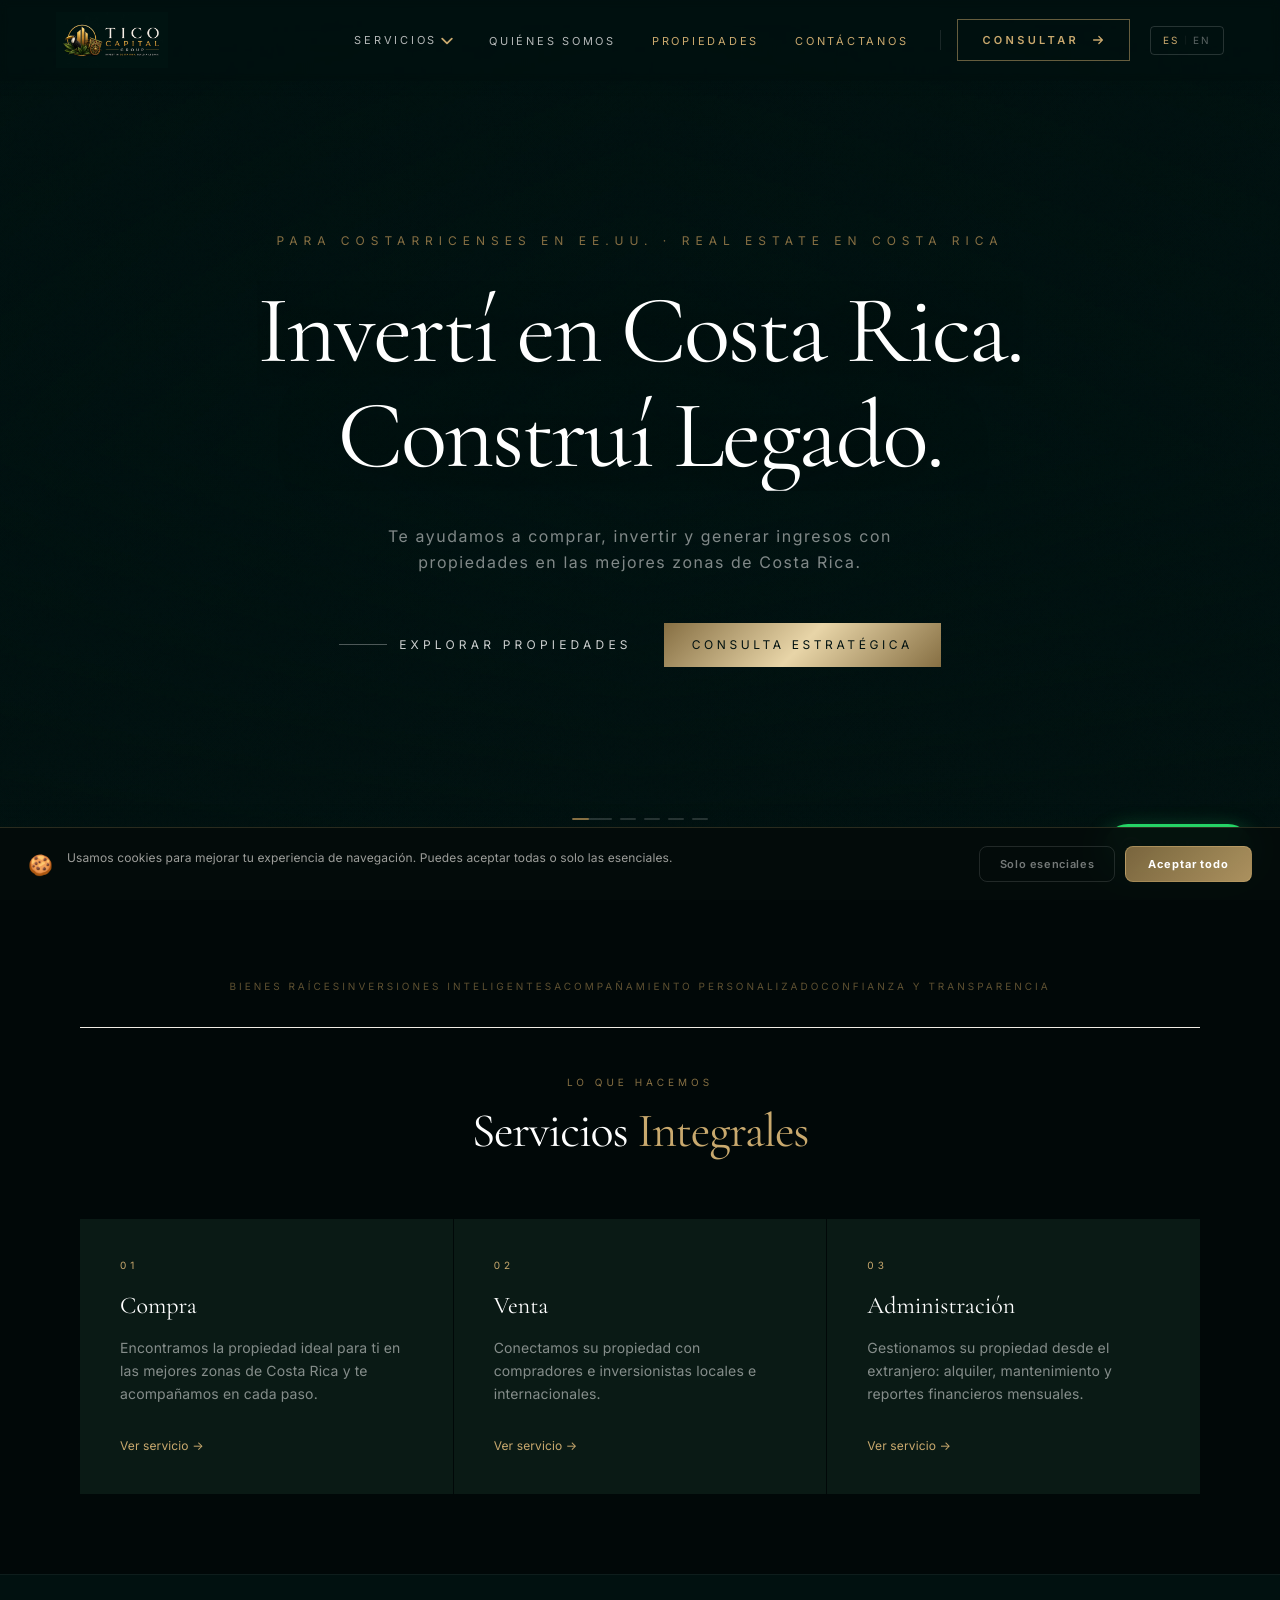
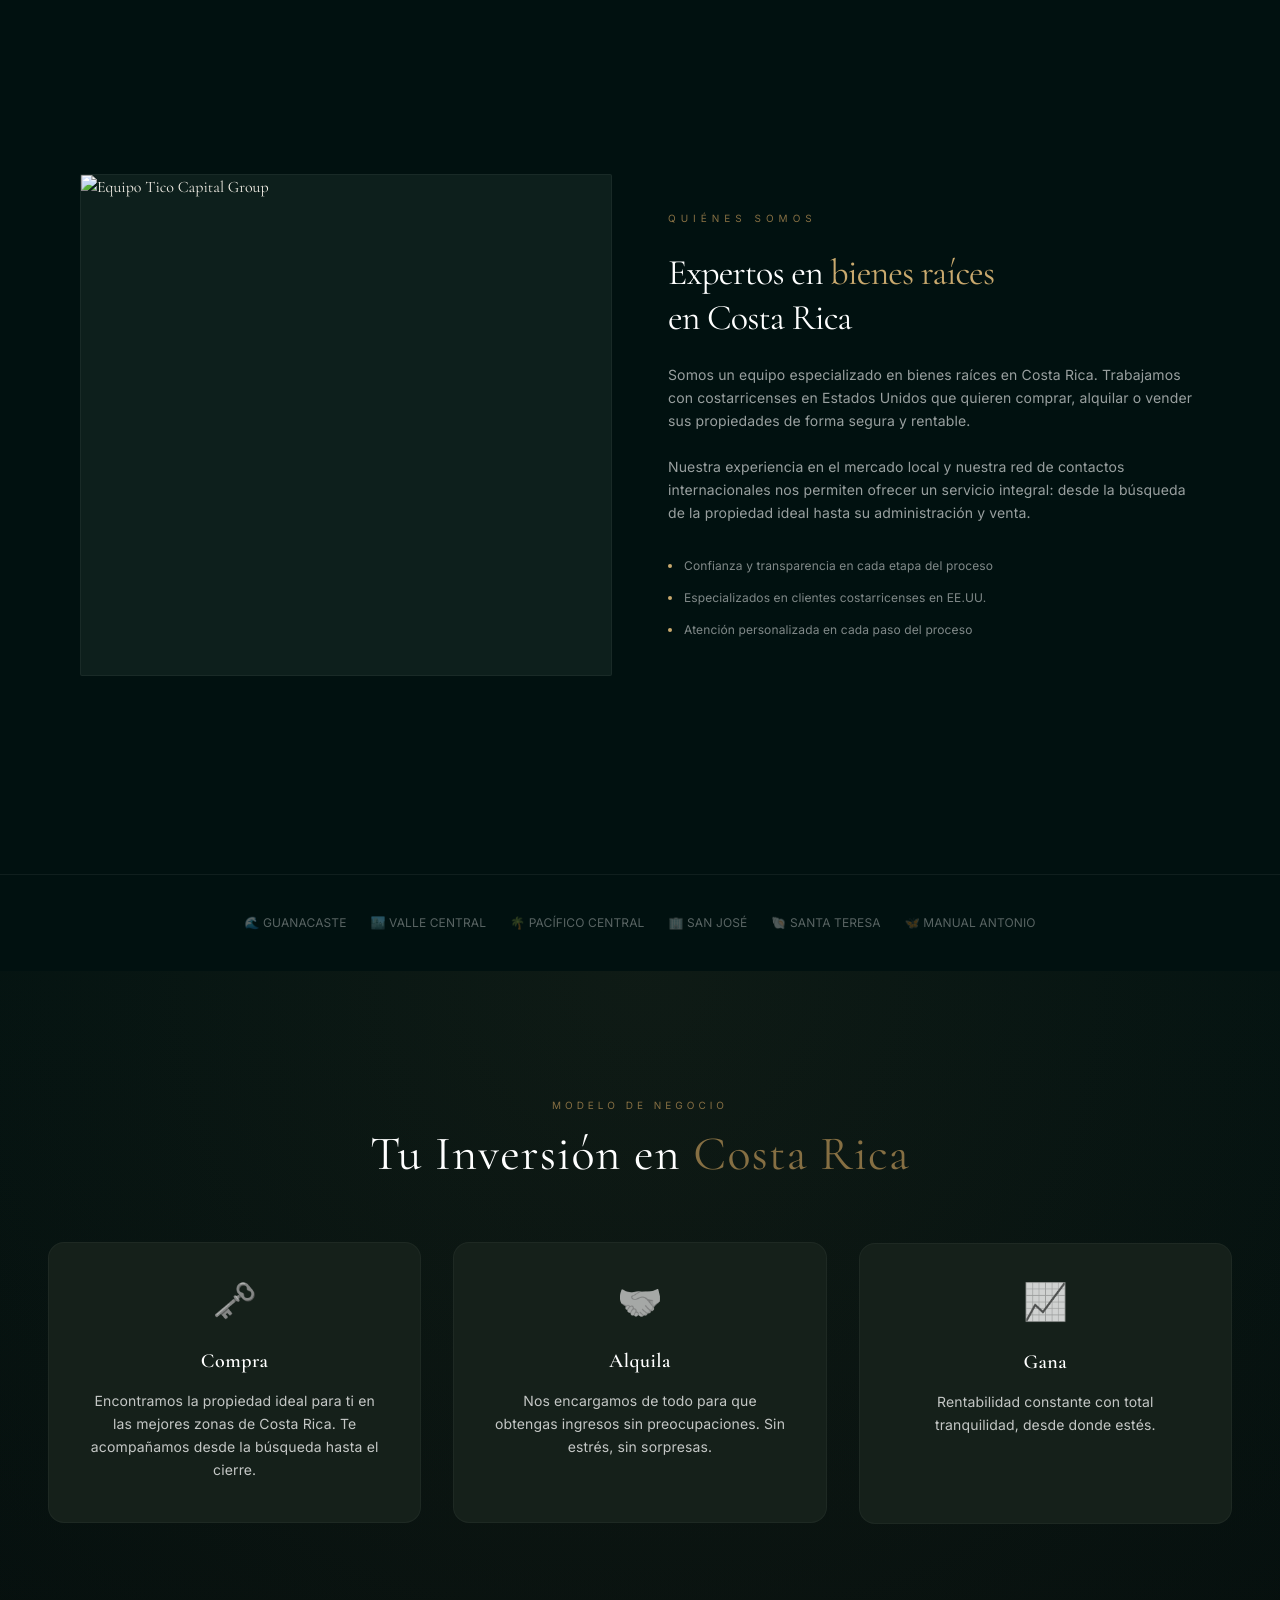
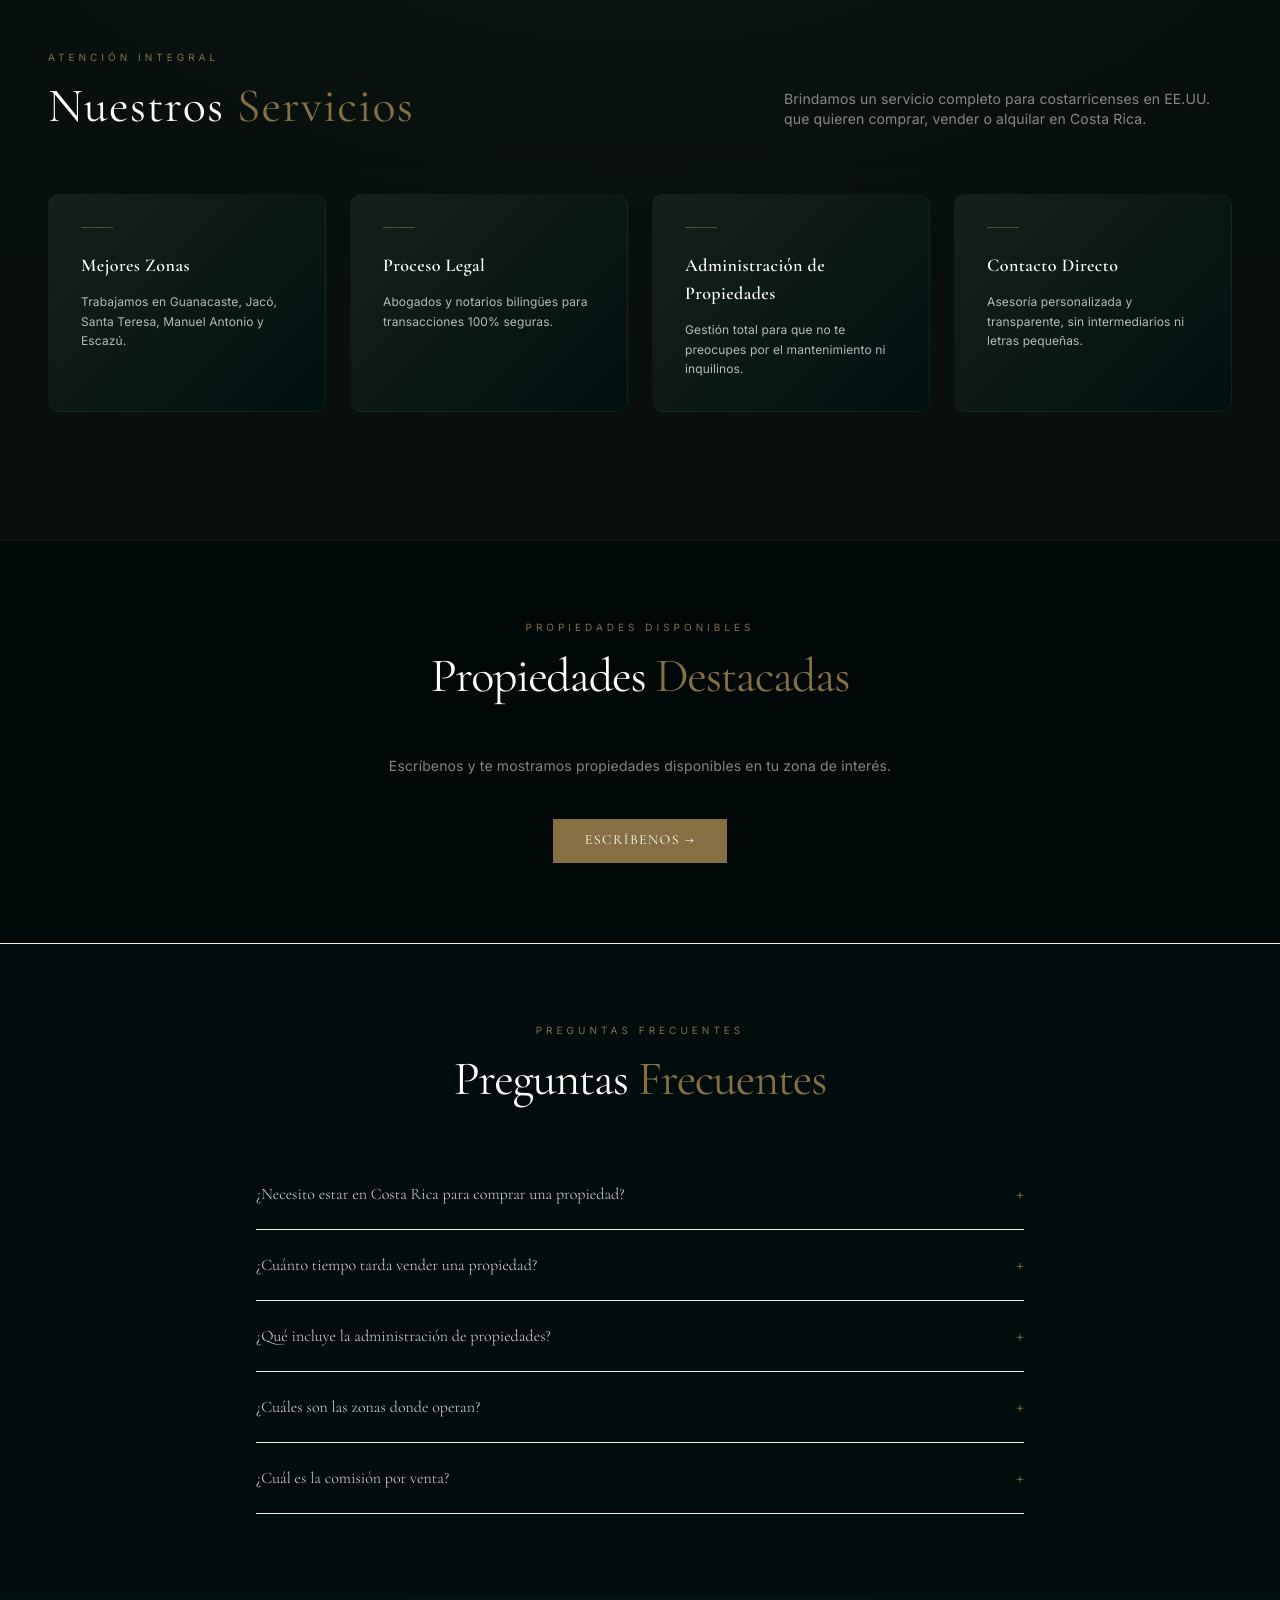
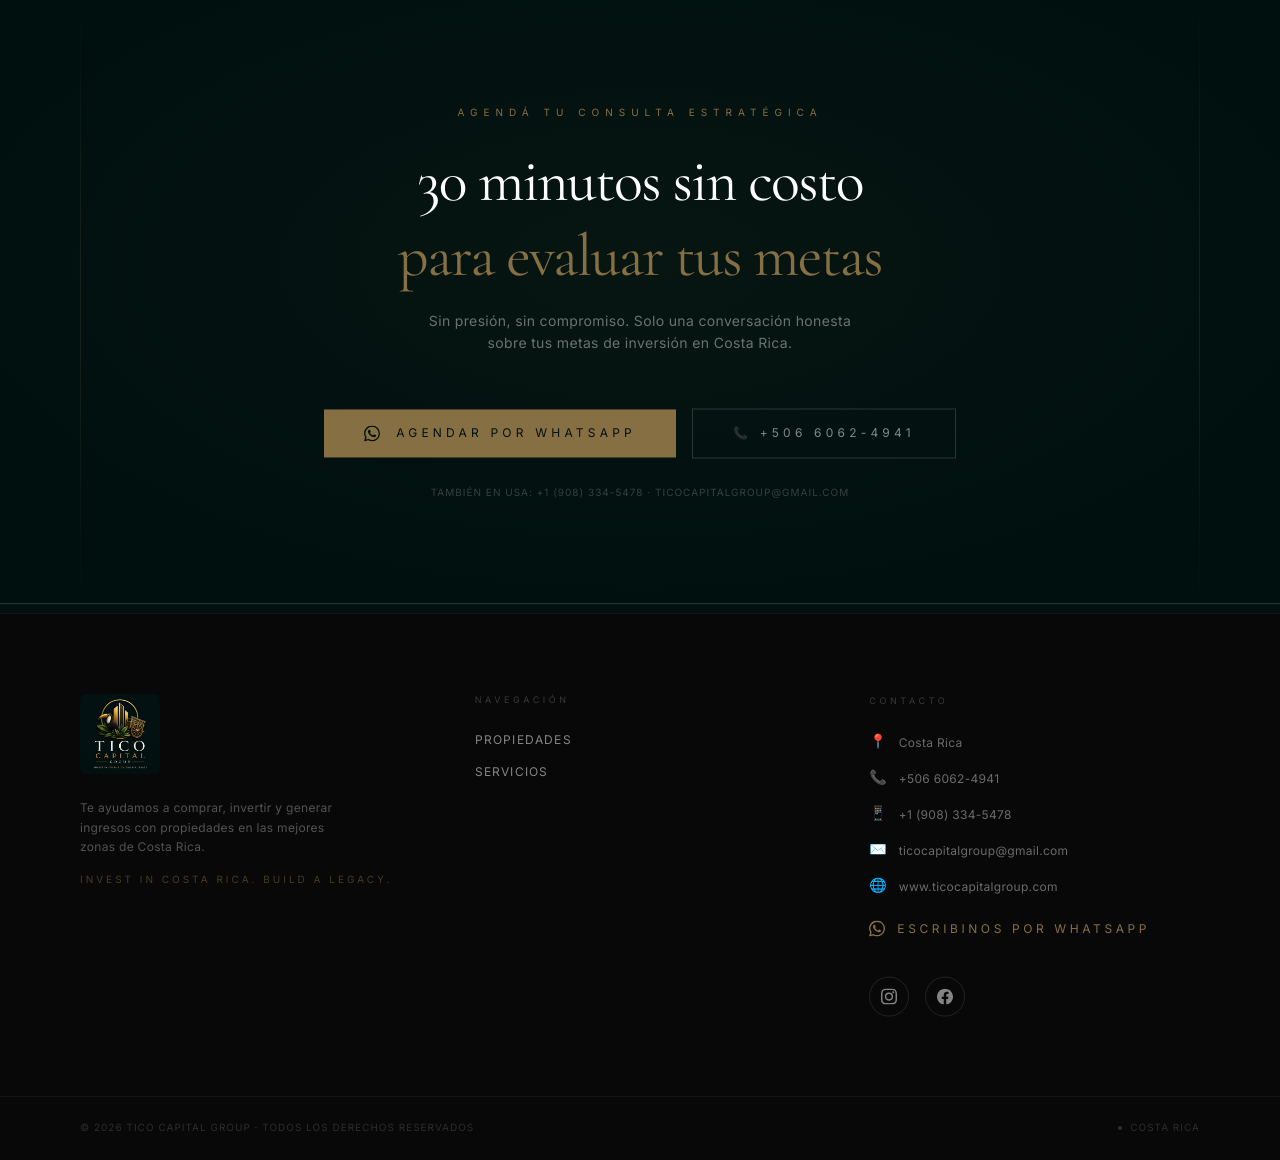
==== index.html @ 7ac0d60e "fix: Click to Build — wire directly into React navigate function Previous approach used hashchange e" ====
<!doctype html>
<html lang="es">
  <head>
    <meta charset="UTF-8" />
    <meta name="viewport" content="width=device-width, initial-scale=1.0" />
    <meta name="robots" content="index, follow" />

    <!-- ══ CAMBIAR DOMINIO si es distinto ══════════════════════════════════ -->
    <!-- Dominio actual: https://ticocapitalgroup.com                        -->

    <!-- ── Canonical & hreflang ──────────────────────────────────────────── -->
    <link rel="canonical" href="https://ticocapitalgroup.com/" />
    <link rel="alternate" hreflang="es"      href="https://ticocapitalgroup.com/" />
    <link rel="alternate" hreflang="en"      href="https://ticocapitalgroup.com/?lang=en" />
    <link rel="alternate" hreflang="x-default" href="https://ticocapitalgroup.com/" />

    <!-- ── Primary SEO ───────────────────────────────────────────────────── -->
    <title>Tico Capital Group | Real Estate en Costa Rica</title>
    <meta name="description" content="Compra, venta y administración de propiedades en Costa Rica. Acompañamiento personalizado para costarricenses en EE.UU. e inversionistas internacionales." />
    <meta name="keywords" content="bienes raíces Costa Rica, real estate Costa Rica, propiedades Costa Rica, investment property Costa Rica, real estate investment Costa Rica, administración propiedades, compra venta propiedades" />
    <meta name="author" content="Tico Capital Group" />

    <!-- ── Open Graph (WhatsApp, Facebook, LinkedIn) ─────────────────────── -->
    <meta property="og:site_name"   content="Tico Capital Group" />
    <meta property="og:type"        content="website" />
    <meta property="og:url"         content="https://ticocapitalgroup.com/" />
    <meta property="og:title"       content="Tico Capital Group | Real Estate en Costa Rica" />
    <meta property="og:description" content="Compra, venta y administración de propiedades en Costa Rica. Acompañamiento personalizado para costarricenses en EE.UU. e inversionistas." />
    <meta property="og:image"       content="https://ticocapitalgroup.com/logo/logo-horizontal.jpeg" />
    <meta property="og:image:width"  content="1200" />
    <meta property="og:image:height" content="630" />
    <meta property="og:locale"      content="es_CR" />
    <meta property="og:locale:alternate" content="en_US" />

    <!-- ── Twitter / X Card ─────────────────────────────────────────────── -->
    <meta name="twitter:card"        content="summary_large_image" />
    <meta name="twitter:title"       content="Tico Capital Group | Real Estate en Costa Rica" />
    <meta name="twitter:description" content="Compra, venta y administración de propiedades en Costa Rica para costarricenses en EE.UU." />
    <meta name="twitter:image"       content="https://ticocapitalgroup.com/logo/logo-horizontal.jpeg" />

    <!-- ── Favicon ───────────────────────────────────────────────────────── -->
    <link rel="icon" type="image/jpeg" href="/logo/logo-horizontal.jpeg" />

    <!-- ── Structured Data: LocalBusiness / RealEstateAgent ─────────────── -->
    <script type="application/ld+json">
    {
      "@context": "https://schema.org",
      "@type": ["RealEstateAgent", "LocalBusiness"],
      "name": "Tico Capital Group",
      "description": "Compra, venta y administración de propiedades en Costa Rica. Especialistas en inversión inmobiliaria y acompañamiento para clientes en USA.",
      "url": "https://ticocapitalgroup.com",
      "logo": "https://ticocapitalgroup.com/logo/logo-horizontal.jpeg",
      "image": "https://ticocapitalgroup.com/logo/logo-horizontal.jpeg",
      "telephone": "+50660624941",
      "email": "ticocapitalgroup@gmail.com",
      "priceRange": "$$$",
      "address": {
        "@type": "PostalAddress",
        "addressLocality": "San José",
        "addressCountry": "CR"
      },
      "geo": {
        "@type": "GeoCoordinates",
        "latitude": "9.9281",
        "longitude": "-84.0907"
      },
      "areaServed": [
        { "@type": "Country",  "name": "Costa Rica" },
        { "@type": "Country",  "name": "United States" }
      ],
      "sameAs": [
        "https://www.instagram.com/ticocapitalgroup/",
        "https://www.facebook.com/profile.php?id=61589639075401"
      ],
      "knowsLanguage": ["es", "en"],
      "hasOfferCatalog": {
        "@type": "OfferCatalog",
        "name": "Servicios Inmobiliarios en Costa Rica",
        "itemListElement": [
          { "@type": "Offer", "itemOffered": { "@type": "Service", "name": "Compra de propiedades en Costa Rica" } },
          { "@type": "Offer", "itemOffered": { "@type": "Service", "name": "Venta de propiedades en Costa Rica" } },
          { "@type": "Offer", "itemOffered": { "@type": "Service", "name": "Gestión y administración de propiedades" } }
        ]
      }
    }
    </script>

    <!-- ── Fonts ──────────────────────────────────────────────────────────── -->
    <link rel="preconnect" href="https://fonts.googleapis.com" />
    <link rel="preconnect" href="https://fonts.gstatic.com" crossorigin />
    <link
      href="https://fonts.googleapis.com/css2?family=Cormorant+Garamond:ital,wght@0,400;0,500;0,600;1,400;1,500&family=Inter:wght@300;400;500;600&display=swap"
      rel="stylesheet"
    />

    <!-- ── Firebase SDK (carga ANTES del bundle) ─────────────────────────── -->
    <script type="module" src="/firebase-config.js"></script>
    <script type="module" crossorigin src="/assets/index-du2sjvid.js"></script>
    <link rel="stylesheet" crossorigin href="/assets/index-2rp1m4z5.css">
  </head>
  <body>
    <div id="root"></div>


    <!-- ── Dynamic Config Overrides (reads from Firestore config/site) ── -->
  <script type="module">
  import{initializeApp,getApps}from'https://www.gstatic.com/firebasejs/10.12.0/firebase-app.js';
  import{getFirestore,doc,getDoc}from'https://www.gstatic.com/firebasejs/10.12.0/firebase-firestore.js';
  const _fbCfg={apiKey:'AIzaSyA545fmz2Ufs29IdEh7UPTHMJtMiG6_ay0',authDomain:'tico-capital-group.firebaseapp.com',
    projectId:'tico-capital-group',storageBucket:'tico-capital-group.firebasestorage.app',
    messagingSenderId:'428129532061',appId:'1:428129532061:web:592a4d342c4b857d39bc74'};
  const _app=getApps().length?getApps()[0]:initializeApp(_fbCfg);
  const _db2=getFirestore(_app);
  (async()=>{
    try{
      const snap=await getDoc(doc(_db2,'config','site'));
      if(!snap.exists()) return;
      const cfg=snap.data();
      // WhatsApp button
      if(cfg.whatsapp){
        const wa=cfg.whatsapp.replace(/\D/g,'');
        document.querySelectorAll('a[href*="wa.me"]').forEach(a=>{
          a.href=a.href.replace(/wa\.me\/\d+/,`wa.me/${wa}`);
        });
      }
      // Social links
      if(cfg.instagram) document.querySelectorAll('a[href*="instagram.com/ticocapitalgroup"]').forEach(a=>a.href=cfg.instagram);
      if(cfg.facebook)  document.querySelectorAll('a[href*="facebook.com"]').forEach(a=>{ if(a.href.includes('facebook.com/ticocapitalgroup')||a.href.includes('facebook.com/share')||a.href.includes('facebook.com/profile.php')) a.href=cfg.facebook; });
      if(cfg.linkedin)  document.querySelectorAll('a[href*="linkedin.com/company/ticocapitalgroup"]').forEach(a=>a.href=cfg.linkedin);
      // Email
      if(cfg.email){
        document.querySelectorAll('a[href*="mailto:ticocapitalgroup@gmail.com"]').forEach(a=>a.href='mailto:'+cfg.email);
      }
    }catch(e){/* silent fail */}
  })();
  </script>
  <!-- ── /Dynamic Config Overrides ─────────────────────────────────── -->

  <!-- ROI Calculator removed -->

    <!-- ── Cookie Consent Banner ────────────────────────────────────────────── -->
    <style>
      #cookie-banner {
        position: fixed;
        bottom: 0;
        left: 0;
        right: 0;
        z-index: 9999;
        background: rgba(4, 12, 11, 0.97);
        border-top: 1px solid rgba(201, 169, 110, 0.2);
        backdrop-filter: blur(16px);
        -webkit-backdrop-filter: blur(16px);
        padding: 18px 28px;
        display: flex;
        align-items: center;
        justify-content: space-between;
        gap: 20px;
        flex-wrap: wrap;
        transform: translateY(100%);
        opacity: 0;
        transition: transform 0.45s cubic-bezier(0.16, 1, 0.3, 1), opacity 0.45s ease;
        font-family: 'Inter', sans-serif;
      }
      #cookie-banner.visible {
        transform: translateY(0);
        opacity: 1;
      }
      #cookie-banner.hiding {
        transform: translateY(100%);
        opacity: 0;
      }
      #cookie-text {
        display: flex;
        align-items: flex-start;
        gap: 14px;
        flex: 1;
        min-width: 240px;
      }
      #cookie-icon {
        font-size: 20px;
        flex-shrink: 0;
        margin-top: 2px;
      }
      #cookie-copy p {
        margin: 0;
        color: rgba(240, 237, 232, 0.65);
        font-size: 12px;
        font-weight: 400;
        line-height: 1.6;
        letter-spacing: 0.01em;
      }
      #cookie-copy p a {
        color: rgba(201, 169, 110, 0.8);
        text-decoration: underline;
        text-underline-offset: 3px;
        cursor: pointer;
      }
      #cookie-btns {
        display: flex;
        gap: 10px;
        align-items: center;
        flex-shrink: 0;
      }
      #cookie-reject {
        background: transparent;
        border: 1px solid rgba(255, 255, 255, 0.12);
        border-radius: 8px;
        padding: 9px 20px;
        color: rgba(255, 255, 255, 0.45);
        font-family: 'Inter', sans-serif;
        font-size: 11px;
        font-weight: 600;
        letter-spacing: 0.06em;
        cursor: pointer;
        transition: border-color 0.2s, color 0.2s;
        white-space: nowrap;
      }
      #cookie-reject:hover {
        border-color: rgba(255, 255, 255, 0.3);
        color: rgba(255, 255, 255, 0.7);
      }
      #cookie-accept {
        background: linear-gradient(135deg, rgba(134, 111, 67, 0.9) 0%, rgba(201, 169, 110, 0.85) 100%);
        border: 1px solid rgba(201, 169, 110, 0.5);
        border-radius: 8px;
        padding: 9px 22px;
        color: #fff;
        font-family: 'Inter', sans-serif;
        font-size: 11px;
        font-weight: 700;
        letter-spacing: 0.08em;
        cursor: pointer;
        transition: filter 0.2s, transform 0.15s;
        white-space: nowrap;
      }
      #cookie-accept:hover {
        filter: brightness(1.1);
        transform: translateY(-1px);
      }
      @media (max-width: 600px) {
        #cookie-banner { padding: 16px 18px; }
        #cookie-btns { width: 100%; justify-content: flex-end; }
        #cookie-copy p { font-size: 11px; }
      }
    </style>

    <div id="cookie-banner" role="dialog" aria-label="Cookie consent" aria-live="polite">
      <div id="cookie-text">
        <span id="cookie-icon">🍪</span>
        <div id="cookie-copy">
          <p id="cookie-msg">
            Usamos cookies para mejorar tu experiencia de navegación. Puedes aceptar todas o solo las esenciales.
          </p>
        </div>
      </div>
      <div id="cookie-btns">
        <button id="cookie-reject">Solo esenciales</button>
        <button id="cookie-accept">Aceptar todo</button>
      </div>
    </div>

    <script>
      (function() {
        var STORAGE_KEY = 'tcg_cookie_consent';
        var banner = document.getElementById('cookie-banner');
        var msgEl  = document.getElementById('cookie-msg');
        var rejectBtn = document.getElementById('cookie-reject');
        var acceptBtn = document.getElementById('cookie-accept');

        // Detect language from URL or localStorage
        var lang = (location.search.indexOf('lang=en') > -1 ||
                    (typeof localStorage !== 'undefined' && localStorage.getItem('lang') === 'en'))
                   ? 'en' : 'es';

        if (lang === 'en') {
          msgEl.textContent = 'We use cookies to improve your browsing experience. You can accept all or only the essential ones.';
          rejectBtn.textContent = 'Essential only';
          acceptBtn.textContent = 'Accept all';
          banner.setAttribute('aria-label', 'Cookie consent');
        }

        // Don't show if already decided
        if (localStorage.getItem(STORAGE_KEY)) return;

        // Show banner after short delay
        setTimeout(function() {
          banner.classList.add('visible');
        }, 800);

        function dismiss(choice) {
          localStorage.setItem(STORAGE_KEY, choice);
          banner.classList.add('hiding');
          setTimeout(function() {
            banner.style.display = 'none';
          }, 450);
        }

        acceptBtn.addEventListener('click', function() { dismiss('accepted'); });
        rejectBtn.addEventListener('click', function() { dismiss('rejected'); });
      })();
    </script>
    <!-- ── /Cookie Consent Banner ─────────────────────────────────────────── -->

    <!-- USD/CRC toggle removed -->

    <!-- ══ CLICK TO BUILD — Fullscreen Immersive Intro ══════════════════════ -->
    <style>
      /* ── Overlay ── */
      #ctb-overlay {
        position: fixed; inset: 0; z-index: 9200;
        background: #011110; cursor: pointer;
        display: none; overflow: hidden;
        font-family: 'Inter', sans-serif;
      }
      #ctb-overlay.ctb-active  { display: block; }
      #ctb-overlay.ctb-closing {
        animation: ctb-fade-out 0.9s cubic-bezier(.4,0,.2,1) forwards;
        pointer-events: none;
      }
      @keyframes ctb-fade-out {
        0%   { opacity:1; transform:scale(1); }
        100% { opacity:0; transform:scale(1.04); }
      }

      /* ── Video ── */
      #ctb-video {
        position: absolute; inset: 0;
        width: 100%; height: 100%;
        object-fit: cover;
        transition: opacity .15s;
      }

      /* ── Gradients ── */
      #ctb-grad-bottom {
        position: absolute; inset: 0;
        background: linear-gradient(to top,
          rgba(1,17,16,.92) 0%,
          rgba(1,17,16,.45) 35%,
          rgba(1,17,16,.15) 65%,
          rgba(1,17,16,.3)  100%);
        pointer-events: none;
      }

      /* ── Center hint (first state) ── */
      #ctb-hint {
        position: absolute; top: 50%; left: 50%;
        transform: translate(-50%,-50%);
        text-align: center; pointer-events: none;
        transition: opacity .5s ease;
      }
      #ctb-hint .ctb-hint-icon {
        font-size: 36px; margin-bottom: 16px;
        animation: ctb-pulse-icon 2s ease-in-out infinite;
      }
      #ctb-hint .ctb-hint-label {
        font-family: 'Cormorant Garamond', Georgia, serif;
        font-size: clamp(18px, 3vw, 28px);
        font-weight: 400; letter-spacing: .12em;
        color: rgba(240,237,232,.55);
        text-transform: uppercase;
      }
      @keyframes ctb-pulse-icon {
        0%,100% { opacity:.4; transform:scale(1); }
        50%      { opacity:.9; transform:scale(1.1); }
      }
      #ctb-hint.ctb-gone { opacity: 0; }

      /* ── Bottom content ── */
      #ctb-bottom {
        position: absolute; bottom: 0; left: 0; right: 0;
        padding: clamp(24px,5vw,52px) clamp(24px,6vw,64px);
        pointer-events: none;
      }
      #ctb-message {
        font-family: 'Cormorant Garamond', Georgia, serif;
        font-size: clamp(22px, 4vw, 48px);
        font-weight: 400; letter-spacing: .04em;
        color: #f0ede8; line-height: 1.2;
        margin-bottom: 22px;
        min-height: 1.3em;
        transition: opacity .25s ease;
      }
      #ctb-message.ctb-msg-fade { opacity: 0; }

      /* ── Progress bar ── */
      #ctb-bar-wrap {
        height: 1.5px;
        background: rgba(255,255,255,.12);
        border-radius: 2px; overflow: hidden;
        margin-bottom: 14px;
      }
      #ctb-bar {
        height: 100%; width: 0%;
        background: linear-gradient(90deg, rgba(184,137,58,.7), #c9a96e);
        transition: width .45s cubic-bezier(.4,0,.2,1);
        border-radius: 2px;
      }

      /* ── Step counter ── */
      #ctb-steps {
        font-size: 10px; letter-spacing: .22em;
        text-transform: uppercase;
        color: rgba(255,255,255,.25);
        display: flex; align-items: center; gap: 10px;
      }
      #ctb-dots { display: flex; gap: 6px; }
      .ctb-dot {
        width: 4px; height: 4px; border-radius: 50%;
        background: rgba(255,255,255,.18);
        transition: background .3s, transform .3s;
      }
      .ctb-dot.ctb-done {
        background: #c9a96e;
        transform: scale(1.25);
      }

      /* ── Skip button ── */
      #ctb-skip {
        position: absolute; top: 28px; right: 28px;
        background: rgba(255,255,255,.07);
        border: 1px solid rgba(255,255,255,.14);
        color: rgba(255,255,255,.38);
        font-family: 'Inter', sans-serif;
        font-size: 10px; font-weight: 600;
        letter-spacing: .16em; text-transform: uppercase;
        padding: 9px 20px; border-radius: 4px;
        cursor: pointer; pointer-events: all;
        transition: all .2s;
      }
      #ctb-skip:hover {
        background: rgba(255,255,255,.13);
        color: rgba(255,255,255,.65);
        border-color: rgba(255,255,255,.28);
      }

      /* ── Click ripple ── */
      .ctb-ripple {
        position: absolute; border-radius: 50%;
        width: 80px; height: 80px;
        background: rgba(201,169,110,.22);
        transform: translate(-50%,-50%) scale(0);
        animation: ctb-ripple-anim .6s ease-out forwards;
        pointer-events: none;
      }
      @keyframes ctb-ripple-anim {
        to { transform: translate(-50%,-50%) scale(4); opacity: 0; }
      }

      /* ── Mobile ── */
      @media (max-width: 500px) {
        #ctb-skip { top:18px; right:18px; }
        #ctb-bottom { padding: 24px 20px; }
      }
    </style>

    <!-- Overlay HTML -->
    <div id="ctb-overlay" aria-label="Experiencia interactiva" role="region">
      <video id="ctb-video" src="/hero.mp4" muted playsinline preload="auto"></video>
      <div id="ctb-grad-bottom"></div>
      <div id="ctb-hint">
        <div class="ctb-hint-icon">✦</div>
        <div class="ctb-hint-label">Haz clic para construir</div>
      </div>
      <div id="ctb-bottom">
        <div id="ctb-message"></div>
        <div id="ctb-bar-wrap"><div id="ctb-bar"></div></div>
        <div id="ctb-steps">
          <div id="ctb-dots"></div>
        </div>
      </div>
      <button id="ctb-skip">Skip →</button>
    </div>

    <script>
    (function() {
      var STEPS = 8;
      var currentStep = 0;
      var isActive = false;
      var duration = 0;
      var seeking = false;

      var MESSAGES = [
        '',
        'Preparando el terreno…',
        'Cimentando las bases…',
        'Levantando las paredes…',
        'Techos y estructura…',
        'Instalaciones y acabados…',
        'Los \xFAltimos detalles…',
        'Las puertas abiertas para ti…',
        'Tu propiedad te espera ✶'
      ];

      var overlay  = document.getElementById('ctb-overlay');
      var video    = document.getElementById('ctb-video');
      var bar      = document.getElementById('ctb-bar');
      var message  = document.getElementById('ctb-message');
      var hint     = document.getElementById('ctb-hint');
      var dotsEl   = document.getElementById('ctb-dots');
      var skipBtn  = document.getElementById('ctb-skip');

      // Build dots
      for (var i = 0; i < STEPS; i++) {
        var d = document.createElement('div');
        d.className = 'ctb-dot';
        d.id = 'ctb-dot-' + i;
        dotsEl.appendChild(d);
      }

      function updateDots() {
        for (var i = 0; i < STEPS; i++) {
          var el = document.getElementById('ctb-dot-' + i);
          if (el) el.className = 'ctb-dot' + (i < currentStep ? ' ctb-done' : '');
        }
      }

      function setMessage(txt) {
        message.classList.add('ctb-msg-fade');
        var _txt = txt;
        setTimeout(function() {
          message.textContent = _txt;
          message.classList.remove('ctb-msg-fade');
        }, 220);
      }

      function spawnRipple(x, y) {
        var r = document.createElement('div');
        r.className = 'ctb-ripple';
        r.style.left = x + 'px';
        r.style.top  = y + 'px';
        overlay.appendChild(r);
        setTimeout(function() { if (r.parentNode) r.parentNode.removeChild(r); }, 700);
      }

      function advance(x, y) {
        if (!isActive || seeking) return;
        if (currentStep === 0) {
          hint.classList.add('ctb-gone');
        }
        currentStep++;
        spawnRipple(x, y);

        var progress = currentStep / STEPS;
        bar.style.width = (progress * 100) + '%';
        setMessage(MESSAGES[currentStep] || MESSAGES[MESSAGES.length - 1]);
        updateDots();

        // Seek video
        if (duration > 0) {
          seeking = true;
          video.currentTime = progress * duration;
          setTimeout(function() { seeking = false; }, 300);
        }

        if (currentStep >= STEPS) {
          isActive = false;
          setTimeout(finish, 1400);
        }
      }

      function finish() {
        overlay.classList.add('ctb-closing');
        setTimeout(function() {
          overlay.classList.remove('ctb-active', 'ctb-closing');
        }, 950);
      }

      function show() {
        // Reset
        currentStep = 0;
        isActive = true;
        seeking = false;
        bar.style.width = '0%';
        message.textContent = '';
        message.classList.remove('ctb-msg-fade');
        hint.classList.remove('ctb-gone');
        updateDots();

        // Reset video
        video.currentTime = 0;
        duration = video.duration || 0;
        if (!duration) {
          video.addEventListener('loadedmetadata', function onMeta() {
            duration = video.duration;
            video.removeEventListener('loadedmetadata', onMeta);
          });
        }

        overlay.classList.remove('ctb-closing');
        overlay.classList.add('ctb-active');
      }

      // Overlay click
      overlay.addEventListener('click', function(e) {
        if (e.target === skipBtn || skipBtn.contains(e.target)) return;
        var rect = overlay.getBoundingClientRect();
        advance(e.clientX - rect.left, e.clientY - rect.top);
      });

      // Touch support
      overlay.addEventListener('touchend', function(e) {
        if (e.target === skipBtn || skipBtn.contains(e.target)) return;
        var t = e.changedTouches[0];
        var rect = overlay.getBoundingClientRect();
        advance(t.clientX - rect.left, t.clientY - rect.top);
        e.preventDefault();
      }, { passive: false });

      skipBtn.addEventListener('click', function(e) {
        e.stopPropagation();
        isActive = false;
        finish();
      });

      // Expose globally so the React bundle can call it directly
      window._showBuildIntro = show;

      // Keyboard: Space or Enter also advances
      document.addEventListener('keydown', function(e) {
        if (!isActive) return;
        if (e.code === 'Space' || e.code === 'Enter') {
          advance(window.innerWidth / 2, window.innerHeight / 2);
          e.preventDefault();
        }
        if (e.code === 'Escape') { isActive = false; finish(); }
      });

    })();
    </script>
    <!-- ══ /CLICK TO BUILD ════════════════════════════════════════════════════ -->

    <!-- ── Floating WhatsApp Button ──────────────────────────────── -->
    <style>
      #wa-float{position:fixed;bottom:28px;right:28px;z-index:8888;display:flex;align-items:center;gap:10px;background:#25d366;color:#fff;border-radius:50px;padding:13px 20px 13px 16px;box-shadow:0 4px 20px rgba(37,211,102,.35),0 2px 8px rgba(0,0,0,.2);cursor:pointer;text-decoration:none;font-family:'Inter',sans-serif;font-size:13px;font-weight:600;letter-spacing:.02em;transition:transform .2s,box-shadow .2s;animation:wa-pulse 3s ease-in-out infinite}
      #wa-float:hover{transform:translateY(-3px) scale(1.04);box-shadow:0 8px 28px rgba(37,211,102,.45),0 4px 12px rgba(0,0,0,.2);animation:none}
      #wa-float svg{flex-shrink:0}
      @keyframes wa-pulse{0%,100%{box-shadow:0 4px 20px rgba(37,211,102,.35),0 0 0 0 rgba(37,211,102,.4)}50%{box-shadow:0 4px 20px rgba(37,211,102,.35),0 0 0 10px rgba(37,211,102,0)}}
      @media(max-width:480px){#wa-float .wa-txt{display:none}#wa-float{padding:14px;border-radius:50%}}
    </style>
    <a id="wa-float" href="https://wa.me/50660624941?text=Hola%2C%20me%20interesa%20saber%20m%C3%A1s%20sobre%20sus%20propiedades." target="_blank" rel="noopener noreferrer" aria-label="Escribir por WhatsApp">
      <svg width="22" height="22" viewBox="0 0 24 24" fill="white"><path d="M17.472 14.382c-.297-.149-1.758-.867-2.03-.967-.273-.099-.471-.148-.67.15-.197.297-.767.966-.94 1.164-.173.199-.347.223-.644.075-.297-.15-1.255-.463-2.39-1.475-.883-.788-1.48-1.761-1.653-2.059-.173-.297-.018-.458.13-.606.134-.133.298-.347.446-.52.149-.174.198-.298.298-.497.099-.198.05-.371-.025-.52-.075-.149-.669-1.612-.916-2.207-.242-.579-.487-.5-.669-.51-.173-.008-.371-.01-.57-.01-.198 0-.52.074-.792.372-.272.297-1.04 1.016-1.04 2.479 0 1.462 1.065 2.875 1.213 3.074.149.198 2.096 3.2 5.077 4.487.709.306 1.262.489 1.694.625.712.227 1.36.195 1.871.118.571-.085 1.758-.719 2.006-1.413.248-.694.248-1.289.173-1.413-.074-.124-.272-.198-.57-.347m-5.421 7.403h-.004a9.87 9.87 0 01-5.031-1.378l-.361-.214-3.741.982.998-3.648-.235-.374a9.86 9.86 0 01-1.51-5.26c.001-5.45 4.436-9.884 9.888-9.884 2.64 0 5.122 1.03 6.988 2.898a9.825 9.825 0 012.893 6.994c-.003 5.45-4.437 9.884-9.885 9.884m8.413-18.297A11.815 11.815 0 0012.05 0C5.495 0 .16 5.335.157 11.892c0 2.096.547 4.142 1.588 5.945L.057 24l6.305-1.654a11.882 11.882 0 005.683 1.448h.005c6.554 0 11.89-5.335 11.893-11.893a11.821 11.821 0 00-3.48-8.413Z"/></svg>
      <span class="wa-txt">¿Hablamos?</span>
    </a>
    <!-- ── /Floating WhatsApp Button ────────────────────────────── -->

    <!-- ── Notifications Modal ──────────────────────────────────────────────── -->
    <style>
      #notify-overlay {
        display: none;
        position: fixed;
        inset: 0;
        background: rgba(0,0,0,0.6);
        z-index: 9500;
        backdrop-filter: blur(6px);
        -webkit-backdrop-filter: blur(6px);
        align-items: center;
        justify-content: center;
      }
      #notify-overlay.open { display: flex; }
      #notify-box {
        background: linear-gradient(160deg, #0d1f19 0%, #0a1610 70%, #080f0d 100%);
        border: 1px solid rgba(201, 169, 110, 0.25);
        border-radius: 20px;
        padding: 36px 32px 32px;
        width: 100%;
        max-width: 420px;
        margin: 16px;
        font-family: 'Inter', sans-serif;
        box-shadow: 0 24px 80px rgba(0,0,0,0.5);
        animation: notify-in 0.35s cubic-bezier(0.16,1,0.3,1);
      }
      @keyframes notify-in {
        from { opacity: 0; transform: scale(0.95) translateY(12px); }
        to   { opacity: 1; transform: scale(1) translateY(0); }
      }
      #notify-box h3 {
        font-family: 'Cormorant Garamond', Georgia, serif;
        font-size: 22px;
        font-weight: 400;
        letter-spacing: 0.08em;
        color: #f0ede8;
        margin: 0 0 6px;
      }
      #notify-box p { color: rgba(240,237,232,0.45); font-size: 12px; line-height: 1.6; margin: 0 0 22px; letter-spacing: 0.02em; }
      #notify-email {
        width: 100%;
        box-sizing: border-box;
        background: rgba(255,255,255,0.05);
        border: 1px solid rgba(255,255,255,0.12);
        border-radius: 10px;
        padding: 12px 16px;
        color: #f0ede8;
        font-family: 'Inter', sans-serif;
        font-size: 13px;
        outline: none;
        margin-bottom: 12px;
        transition: border-color 0.2s;
      }
      #notify-email:focus { border-color: rgba(201,169,110,0.5); }
      #notify-submit {
        width: 100%;
        background: linear-gradient(135deg, rgba(134,111,67,0.85), rgba(201,169,110,0.8));
        border: 1px solid rgba(201,169,110,0.5);
        border-radius: 10px;
        padding: 13px;
        color: #fff;
        font-family: 'Inter', sans-serif;
        font-size: 12px;
        font-weight: 700;
        letter-spacing: 0.12em;
        cursor: pointer;
        transition: filter 0.2s;
        margin-bottom: 10px;
      }
      #notify-submit:hover { filter: brightness(1.1); }
      #notify-submit:disabled { opacity: 0.5; cursor: not-allowed; }
      #notify-cancel {
        width: 100%;
        background: transparent;
        border: none;
        color: rgba(255,255,255,0.3);
        font-family: 'Inter', sans-serif;
        font-size: 11px;
        letter-spacing: 0.08em;
        cursor: pointer;
        padding: 6px;
      }
      #notify-cancel:hover { color: rgba(255,255,255,0.55); }
      #notify-success { display: none; text-align: center; padding: 8px 0 4px; }
      #notify-success .ns-icon { font-size: 36px; margin-bottom: 10px; }
      #notify-success p { color: rgba(255,255,255,0.55); font-size: 12px; margin: 0; }
    </style>

    <div id="notify-overlay" role="dialog" aria-modal="true" aria-labelledby="notify-title">
      <div id="notify-box">
        <div id="notify-form-area">
          <h3 id="notify-title">🔔 <span id="nt-title">Alertas de Propiedades</span></h3>
          <p id="nt-subtitle">Te avisamos cuando se publique una nueva propiedad que podría interesarte.</p>
          <input id="notify-email" type="email" autocomplete="email" placeholder="tu@email.com" />
          <button id="notify-submit"><span id="nt-btn">ACTIVAR ALERTAS</span></button>
          <button id="notify-cancel" id="nt-cancel">Cancelar</button>
        </div>
        <div id="notify-success">
          <div class="ns-icon">✅</div>
          <h3 id="ns-title" style="font-family:Cormorant Garamond,Georgia,serif;font-size:20px;font-weight:400;color:#c9a96e;margin:0 0 6px">¡Listo!</h3>
          <p id="ns-msg">Recibirás alertas de nuevas propiedades exclusivas.</p>
        </div>
      </div>
    </div>

    <script>
    (function() {
      var overlay   = document.getElementById('notify-overlay');
      var emailInp  = document.getElementById('notify-email');
      var submitBtn = document.getElementById('notify-submit');
      var cancelBtn = document.getElementById('notify-cancel');
      var formArea  = document.getElementById('notify-form-area');
      var successEl = document.getElementById('notify-success');

      var lang = (location.search.indexOf('lang=en') > -1 ||
                  (typeof localStorage !== 'undefined' && localStorage.getItem('lang') === 'en'))
                 ? 'en' : 'es';

      if (lang === 'en') {
        document.getElementById('nt-title').textContent    = 'Property Alerts';
        document.getElementById('nt-subtitle').textContent = 'We\'ll notify you when a new property matching your interests is published.';
        document.getElementById('nt-btn').textContent      = 'ACTIVATE ALERTS';
        document.getElementById('ns-title').textContent    = 'Done!';
        document.getElementById('ns-msg').textContent      = 'You will receive alerts for new exclusive properties.';
        emailInp.placeholder = 'your@email.com';
        cancelBtn.textContent = 'Cancel';
      }

      window._openNotifyModal = function() {
        overlay.classList.add('open');
        emailInp.focus();
      };

      function close() {
        overlay.classList.remove('open');
        setTimeout(function() {
          formArea.style.display = '';
          successEl.style.display = 'none';
          emailInp.value = '';
          submitBtn.disabled = false;
        }, 300);
      }

      cancelBtn.addEventListener('click', close);
      overlay.addEventListener('click', function(ev) {
        if (ev.target === overlay) close();
      });

      submitBtn.addEventListener('click', function() {
        var email = emailInp.value.trim();
        if (!email || !/^[^\s@]+@[^\s@]+\.[^\s@]+$/.test(email)) {
          emailInp.style.borderColor = 'rgba(220,80,80,0.6)';
          setTimeout(function() { emailInp.style.borderColor = ''; }, 1500);
          return;
        }

        submitBtn.disabled = true;

        // Save to Firestore if available
        var saved = false;
        if (window._db && window._fsUtils) {
          var col = window._fsUtils.collection(window._db, 'notifications');
          window._fsUtils.addDoc(col, {
            email: email,
            lang: lang,
            status: 'active',
            createdAt: window._fsUtils.serverTimestamp()
          }).then(function() {
            saved = true;
          }).catch(function(e) {
            console.warn('Notification save failed:', e);
          });
        }

        // Always show success (graceful fallback if Firestore unavailable)
        formArea.style.display = 'none';
        successEl.style.display = 'block';
        setTimeout(close, 3000);
      });
    })();
    </script>
    <!-- ── /Notifications Modal ───────────────────────────────────────────── -->

    <!-- ── PDF Ficha System ──────────────────────────────────────────────────── -->
    <!-- Print container (hidden on screen, visible only during window.print()) -->
    <div id="print-ficha"></div>

    <style>
      #print-ficha { display: none; }

      @media print {
        /* Hide everything except the print ficha */
        body > *:not(#print-ficha) { display: none !important; }
        #print-ficha {
          display: block !important;
          font-family: 'Georgia', 'Times New Roman', serif;
          color: #1a1a1a;
          background: #fff;
          margin: 0;
          padding: 0;
        }
        @page {
          size: A4;
          margin: 0;
        }
      }
    </style>

    <script>
    window._printFicha = function(prop, lang) {
      var isEN = lang === 'en';
      var container = document.getElementById('print-ficha');
      if (!container) return;

      /* ── Build feature list ── */
      var featsHTML = '';
      if (prop.features && prop.features.length > 0) {
        featsHTML = '<div style="margin-bottom:24px">'
          + '<p style="font-size:9px;font-weight:700;letter-spacing:0.18em;text-transform:uppercase;color:#866f43;margin:0 0 10px">'
          + (isEN ? 'FEATURES & AMENITIES' : 'CARACTERÍSTICAS Y AMENIDADES') + '</p>'
          + '<div style="display:flex;flex-wrap:wrap;gap:6px">'
          + prop.features.map(function(f) {
              return '<span style="font-size:9px;padding:4px 10px;border:1px solid #c9a96e;border-radius:20px;color:#555;letter-spacing:0.05em">'
                + f + '</span>';
            }).join('')
          + '</div></div>';
      }

      /* ── Build gallery thumbnails ── */
      var galleryHTML = '';
      var imgs = prop.gallery && prop.gallery.length > 1 ? prop.gallery.slice(1, 4) : [];
      if (imgs.length > 0) {
        galleryHTML = '<div style="display:grid;grid-template-columns:repeat(' + imgs.length + ',1fr);gap:6px;margin-bottom:24px">'
          + imgs.map(function(src) {
              return '<img src="' + src + '" style="width:100%;height:90px;object-fit:cover;border-radius:4px" />';
            }).join('')
          + '</div>';
      }

      /* ── Stats row ── */
      var stats = [];
      if (prop.price)    stats.push({ lbl: isEN ? 'Price' : 'Precio',           val: prop.price });
      if (prop.area)     stats.push({ lbl: isEN ? 'Area' : 'Área',              val: prop.area });
      if (prop.beds)     stats.push({ lbl: isEN ? 'Bedrooms' : 'Habitaciones',  val: prop.beds });
      if (prop.baths)    stats.push({ lbl: isEN ? 'Bathrooms' : 'Baños',        val: prop.baths });

      var statsHTML = stats.length > 0
        ? '<div style="display:grid;grid-template-columns:repeat(' + stats.length + ',1fr);gap:1px;background:#e8e0d0;border-radius:6px;overflow:hidden;margin-bottom:24px">'
          + stats.map(function(s) {
              return '<div style="background:#fff;padding:12px 14px;text-align:center">'
                + '<p style="font-size:8px;font-weight:700;letter-spacing:0.15em;text-transform:uppercase;color:#999;margin:0 0 4px">' + s.lbl + '</p>'
                + '<p style="font-size:15px;font-weight:400;color:#1a1a1a;margin:0">' + s.val + '</p>'
                + '</div>';
            }).join('')
          + '</div>'
        : '';

      /* ── Full HTML ── */
      container.innerHTML = ''
        + '<div style="width:210mm;min-height:297mm;box-sizing:border-box;background:#fff;position:relative">'

        /* Header */
        + '<div style="background:linear-gradient(135deg,#0d1f19,#1a3028);padding:28px 36px 24px;color:#fff">'
        +   '<div style="display:flex;justify-content:space-between;align-items:flex-start">'
        +     '<div>'
        +       '<p style="font-family:Cormorant Garamond,Georgia,serif;font-size:22px;font-weight:400;letter-spacing:0.12em;margin:0 0 2px;color:#c9a96e">TICO CAPITAL GROUP</p>'
        +       '<p style="font-size:9px;letter-spacing:0.2em;text-transform:uppercase;color:rgba(255,255,255,0.45);margin:0">'
        +         (isEN ? 'Real Estate · Costa Rica' : 'Bienes Raíces · Costa Rica')
        +       '</p>'
        +     '</div>'
        +     '<div style="text-align:right">'
        +       '<p style="font-size:8px;color:rgba(255,255,255,0.4);margin:0;letter-spacing:0.06em">ticocapitalgroup.com</p>'
        +       '<p style="font-size:8px;color:rgba(255,255,255,0.4);margin:4px 0 0;letter-spacing:0.06em">+506 6062-4941</p>'
        +     '</div>'
        +   '</div>'
        + '</div>'

        /* Hero image */
        + (prop.image ? '<img src="' + prop.image + '" style="width:100%;height:220px;object-fit:cover;display:block" />' : '')

        /* Content */
        + '<div style="padding:28px 36px 36px">'

        /* Property type badge */
        + '<div style="display:flex;justify-content:space-between;align-items:flex-start;margin-bottom:14px">'
        +   '<div>'
        +     '<p style="font-size:8px;font-weight:700;letter-spacing:0.2em;text-transform:uppercase;color:#866f43;margin:0 0 6px">'
        +       (prop.type === 'Alquiler' ? (isEN ? 'FOR RENT' : 'EN ALQUILER') : (isEN ? 'FOR SALE' : 'EN VENTA'))
        +       (prop.tag ? ' · ' + prop.tag : '')
        +     '</p>'
        +     '<h1 style="font-family:Cormorant Garamond,Georgia,serif;font-size:26px;font-weight:400;letter-spacing:0.04em;color:#1a1a1a;margin:0 0 6px">' + (prop.title || '') + '</h1>'
        +     (prop.location ? '<p style="font-size:10px;color:#777;letter-spacing:0.06em;margin:0">📍 ' + prop.location + '</p>' : '')
        +   '</div>'
        +   (prop.price ? '<div style="text-align:right;background:#0d1f19;padding:10px 16px;border-radius:6px">'
        +     '<p style="font-size:8px;color:rgba(255,255,255,0.45);letter-spacing:0.15em;text-transform:uppercase;margin:0 0 3px">'
        +     (prop.type === 'Alquiler' ? (isEN ? 'MONTHLY' : 'MENSUAL') : (isEN ? 'PRICE' : 'PRECIO'))
        +     '</p>'
        +     '<p style="font-family:Cormorant Garamond,Georgia,serif;font-size:20px;color:#c9a96e;font-weight:400;margin:0">' + prop.price + '</p>'
        +   '</div>' : '')
        + '</div>'

        /* Stats */
        + statsHTML

        /* Gallery thumbnails */
        + galleryHTML

        /* Description */
        + (prop.description ? '<div style="margin-bottom:24px">'
        +   '<p style="font-size:9px;font-weight:700;letter-spacing:0.18em;text-transform:uppercase;color:#866f43;margin:0 0 8px">'
        +   (isEN ? 'DESCRIPTION' : 'DESCRIPCIÓN') + '</p>'
        +   '<p style="font-size:11px;line-height:1.7;color:#444;margin:0">' + prop.description + '</p>'
        + '</div>' : '')

        /* Features */
        + featsHTML

        /* Footer */
        + '<div style="border-top:1px solid #e8e0d0;padding-top:16px;display:flex;justify-content:space-between;align-items:center">'
        +   '<div>'
        +     '<p style="font-size:8px;color:#aaa;letter-spacing:0.08em;margin:0">'
        +       (isEN ? 'Contact us for more information' : 'Contáctenos para más información')
        +     '</p>'
        +     '<p style="font-size:9px;color:#866f43;letter-spacing:0.06em;margin:3px 0 0">ticocapitalgroup@gmail.com · +506 6062-4941</p>'
        +   '</div>'
        +   '<p style="font-size:7px;color:#ccc;margin:0;letter-spacing:0.06em">'
        +   (isEN ? 'This document is for informational purposes only' : 'Documento informativo · Precios sujetos a cambio')
        +   '</p>'
        + '</div>'

        + '</div>' /* /content */
        + '</div>'; /* /page */

      /* Print and clean up */
      setTimeout(function() {
        window.print();
        setTimeout(function() { container.innerHTML = ''; }, 1000);
      }, 200);
    };
    </script>
    <!-- ── /PDF Ficha System ───────────────────────────────────────────────── -->

  </body>
</html>
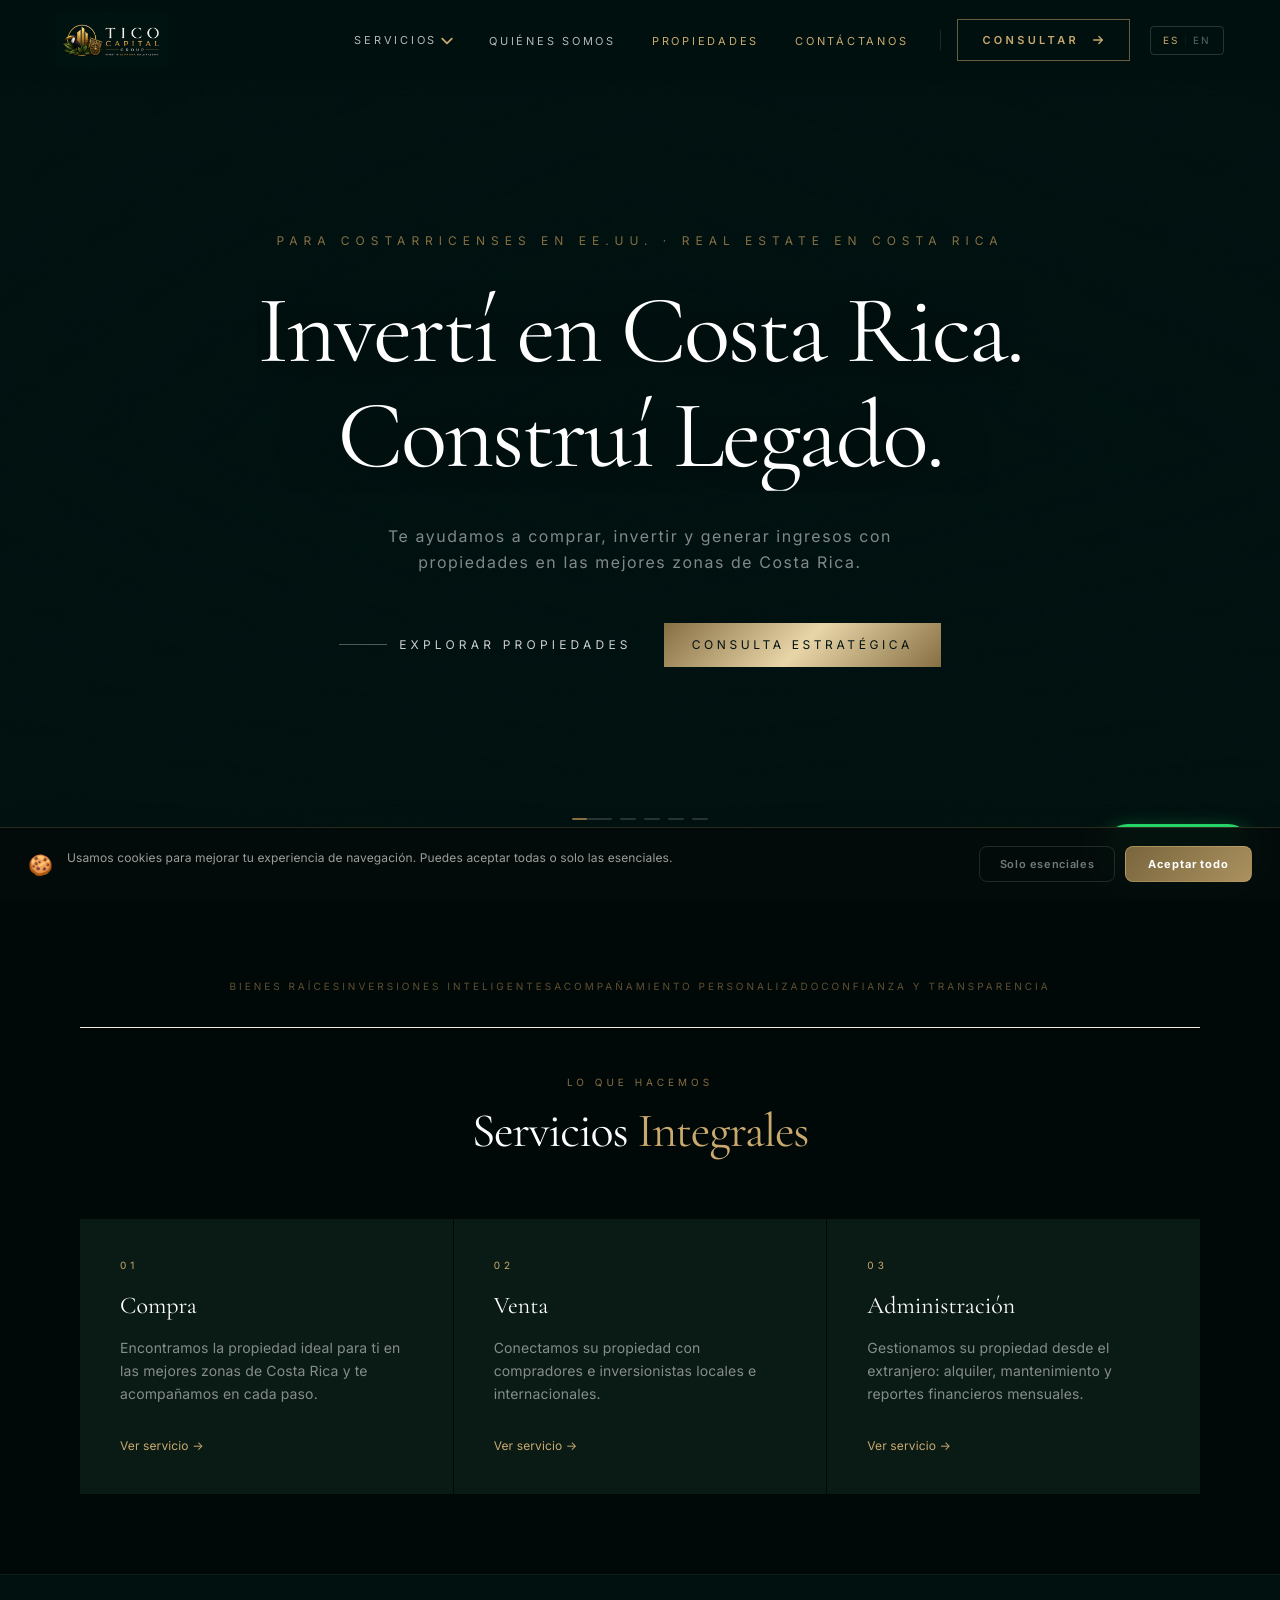
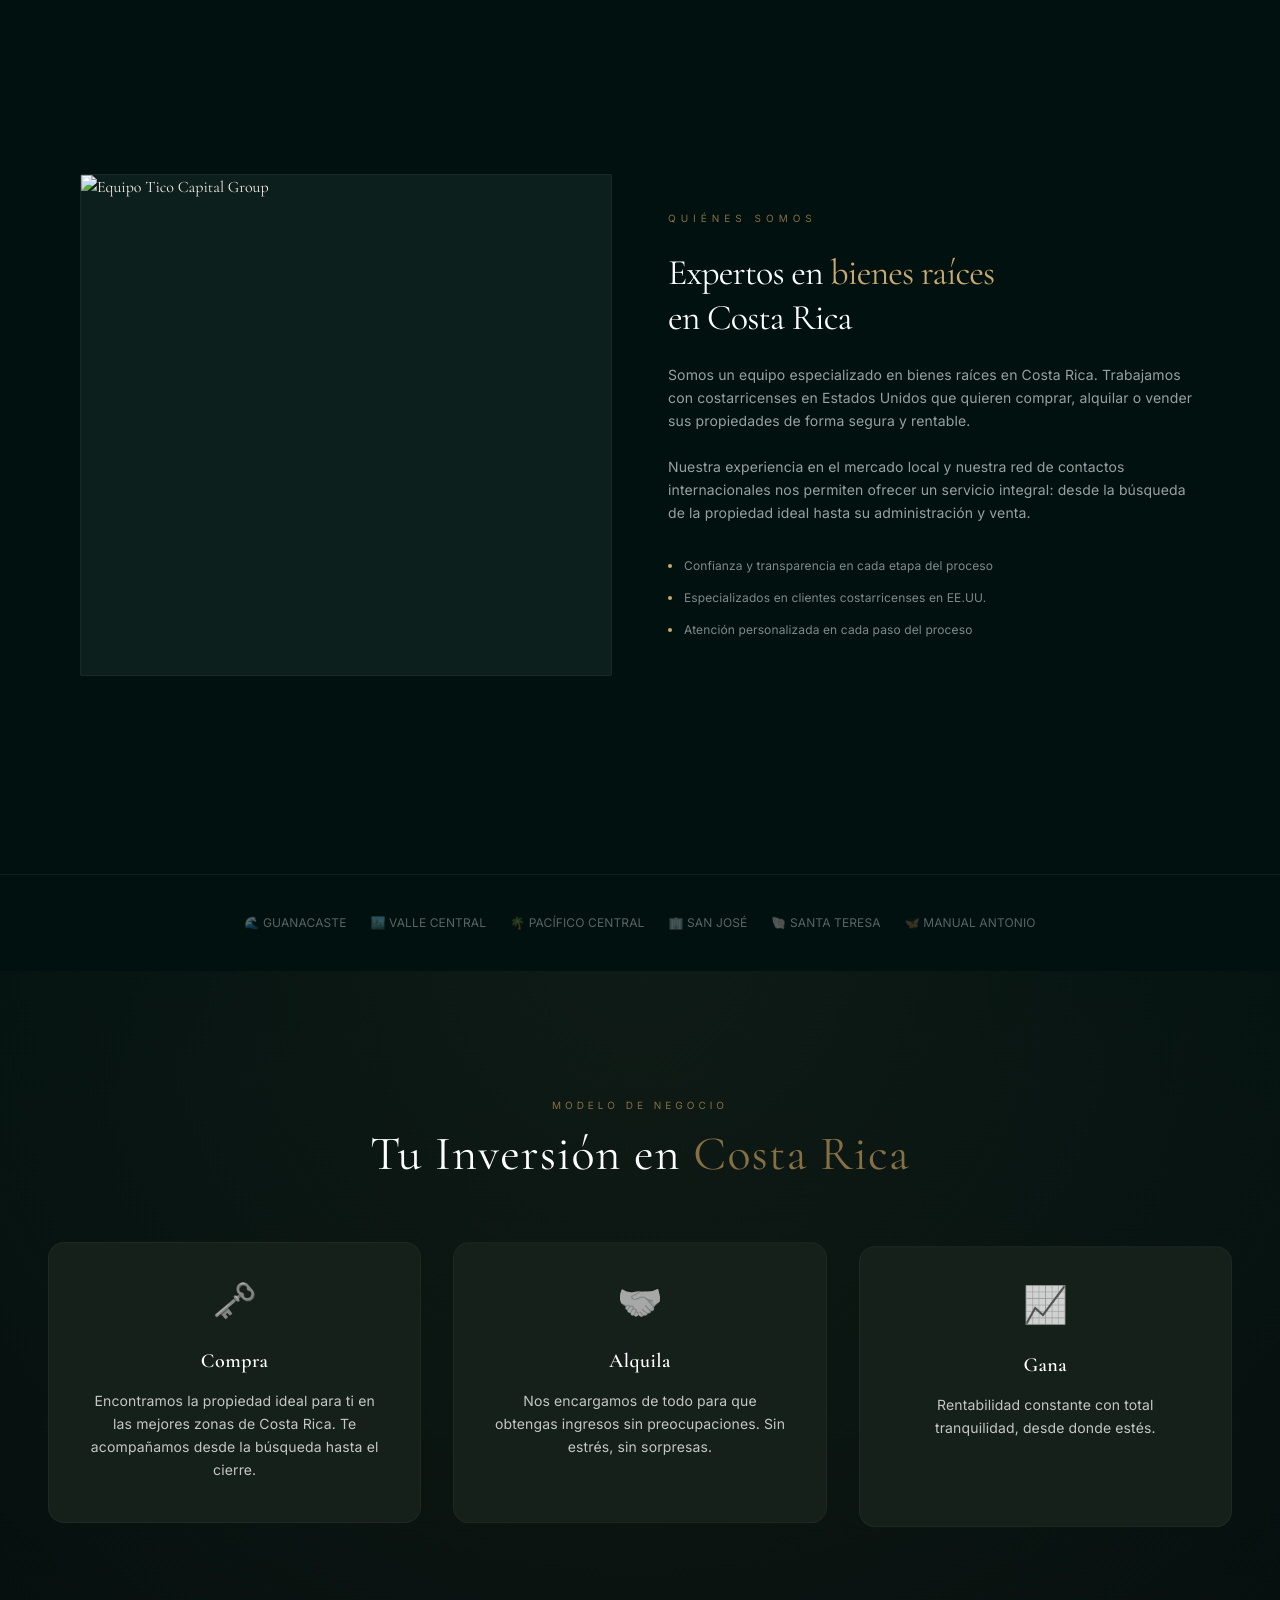
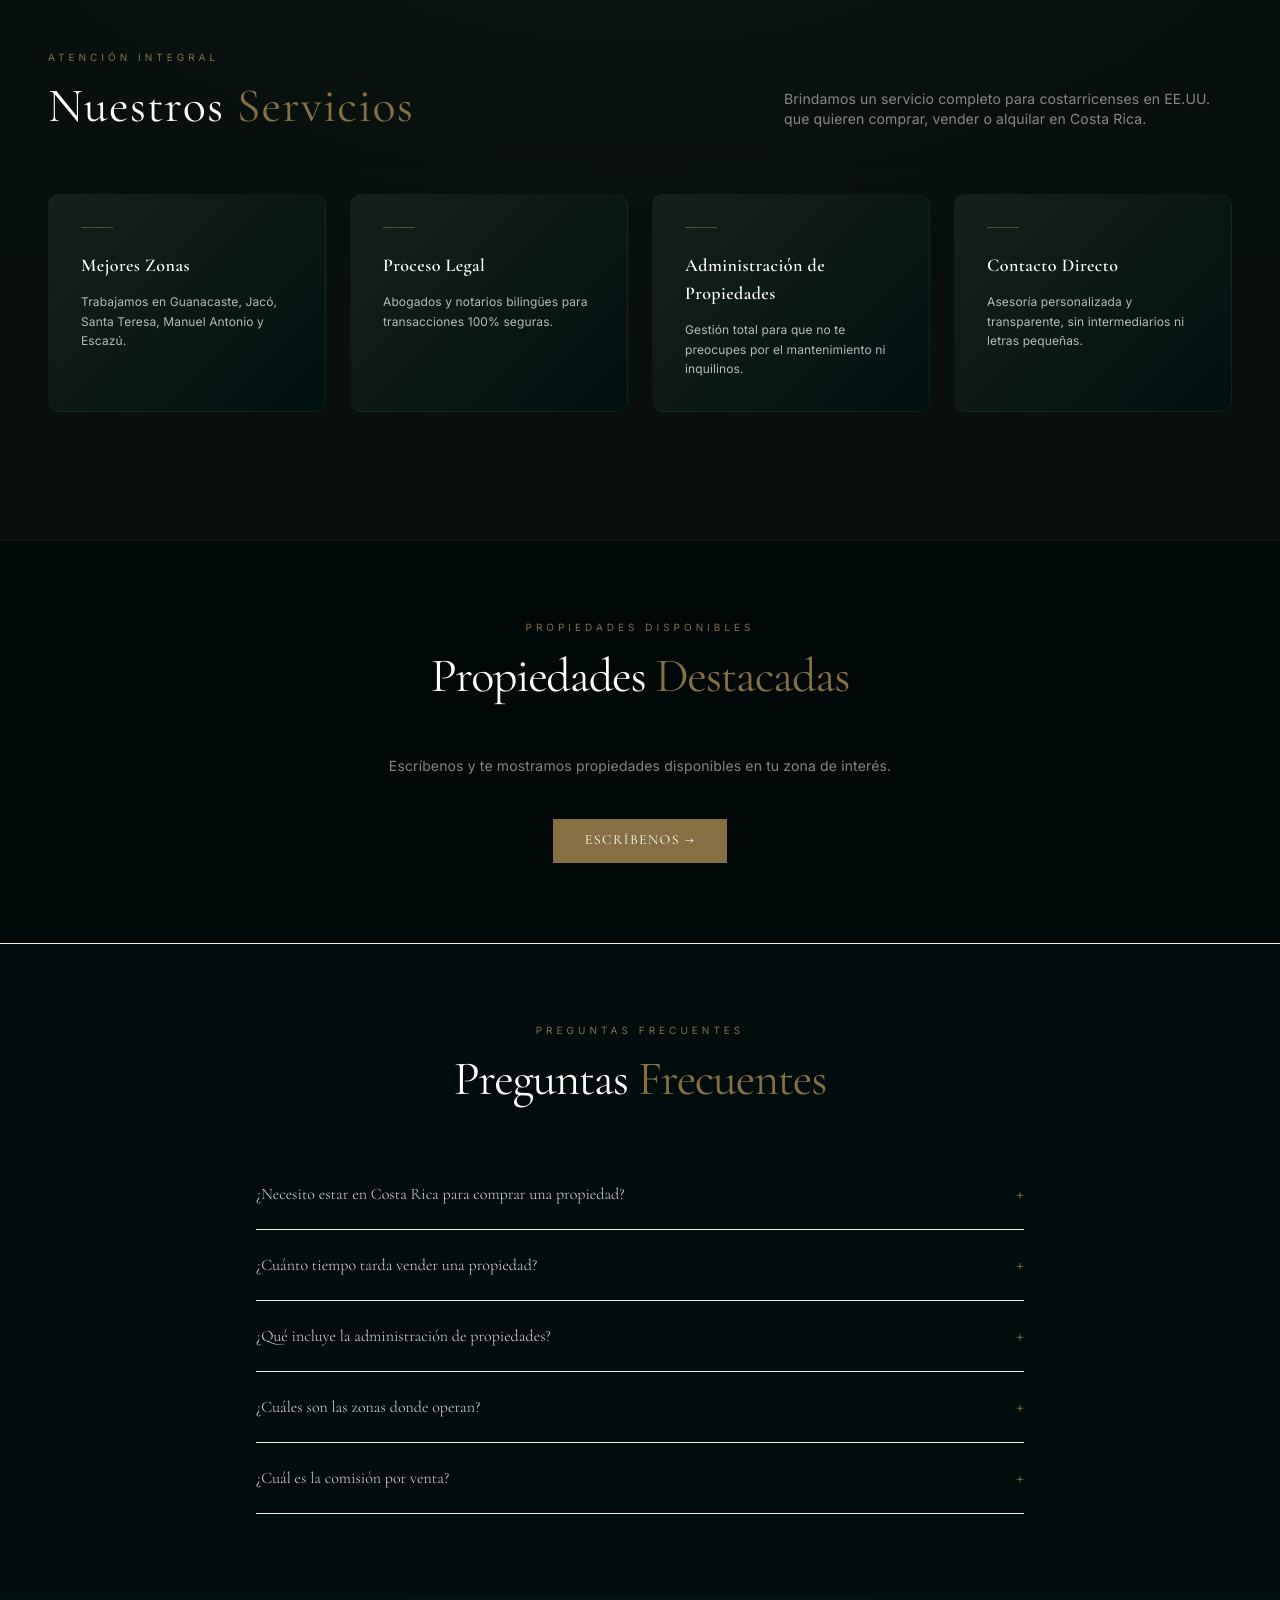
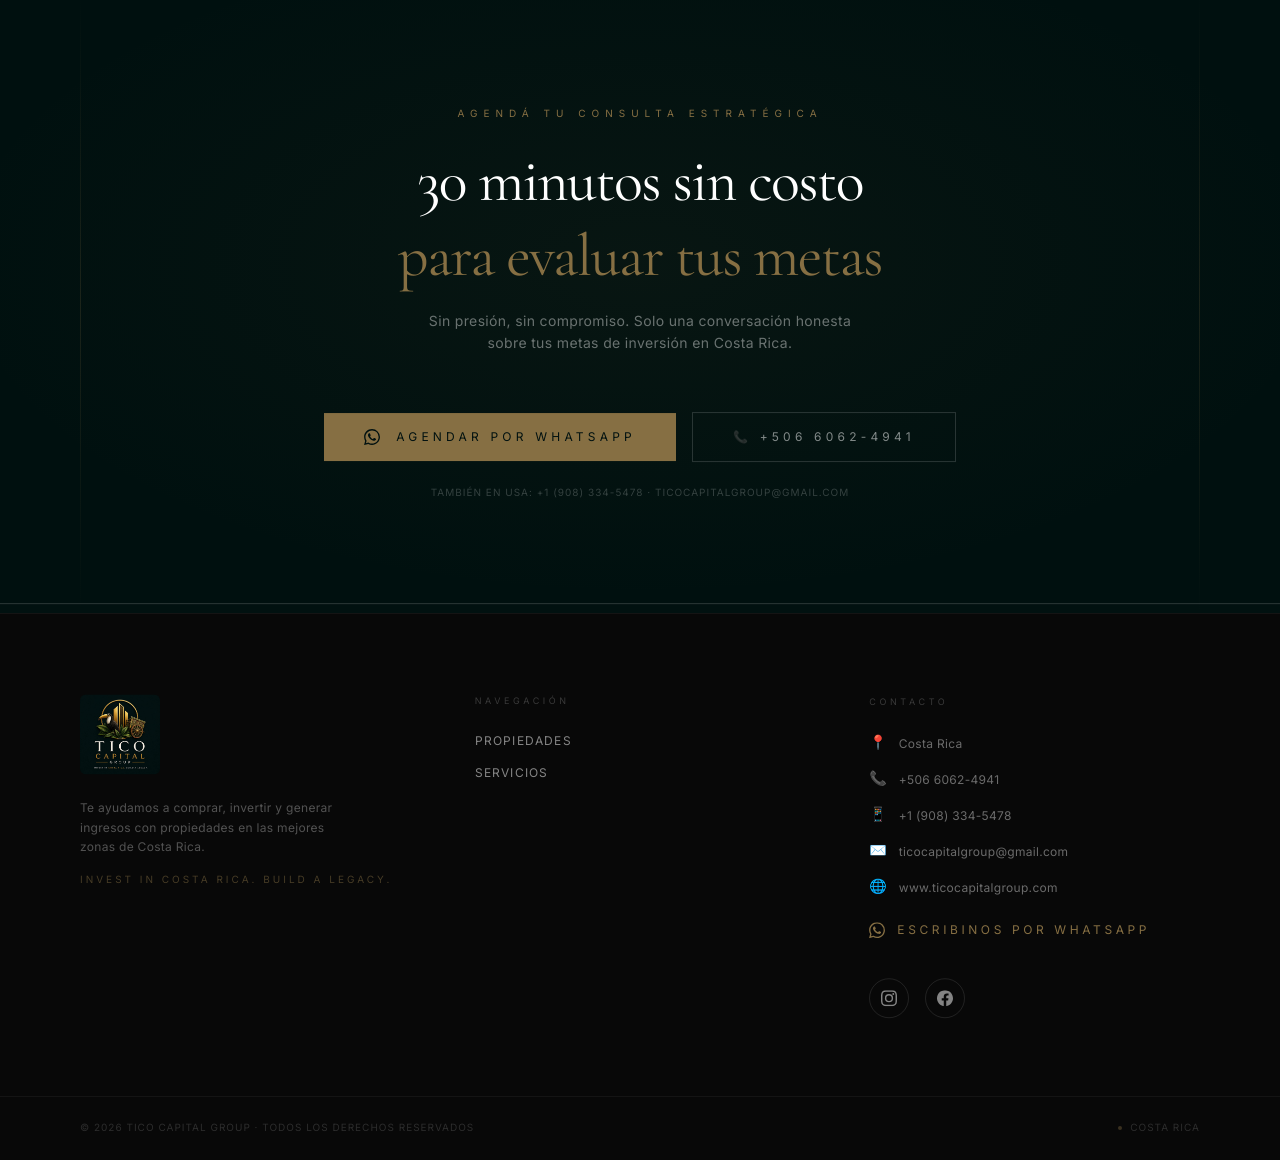
==== commit ef6d7ed3: "fix: Click to Build — 3 triggers + z-index above cookie banner Problem 1: only nav clicks triggered " ====
--- a/index.html
+++ b/index.html
@@ -307,7 +307,7 @@
     <style>
       /* ── Overlay ── */
       #ctb-overlay {
-        position: fixed; inset: 0; z-index: 9200;
+        position: fixed; inset: 0; z-index: 10100;
         background: #011110; cursor: pointer;
         display: none; overflow: hidden;
         font-family: 'Inter', sans-serif;
@@ -612,8 +612,20 @@
         finish();
       });
 
-      // Expose globally so the React bundle can call it directly
+      // ── Trigger 1: nav click (React bundle calls this directly)
       window._showBuildIntro = show;
+
+      // ── Trigger 2: direct URL load / reload on #propiedades
+      window.addEventListener('load', function() {
+        if (window.location.hash === '#propiedades') {
+          setTimeout(show, 400); // wait for React to render first
+        }
+      });
+
+      // ── Trigger 3: hashchange (back/forward browser buttons)
+      window.addEventListener('hashchange', function() {
+        if (window.location.hash === '#propiedades') show();
+      });
 
       // Keyboard: Space or Enter also advances
       document.addEventListener('keydown', function(e) {
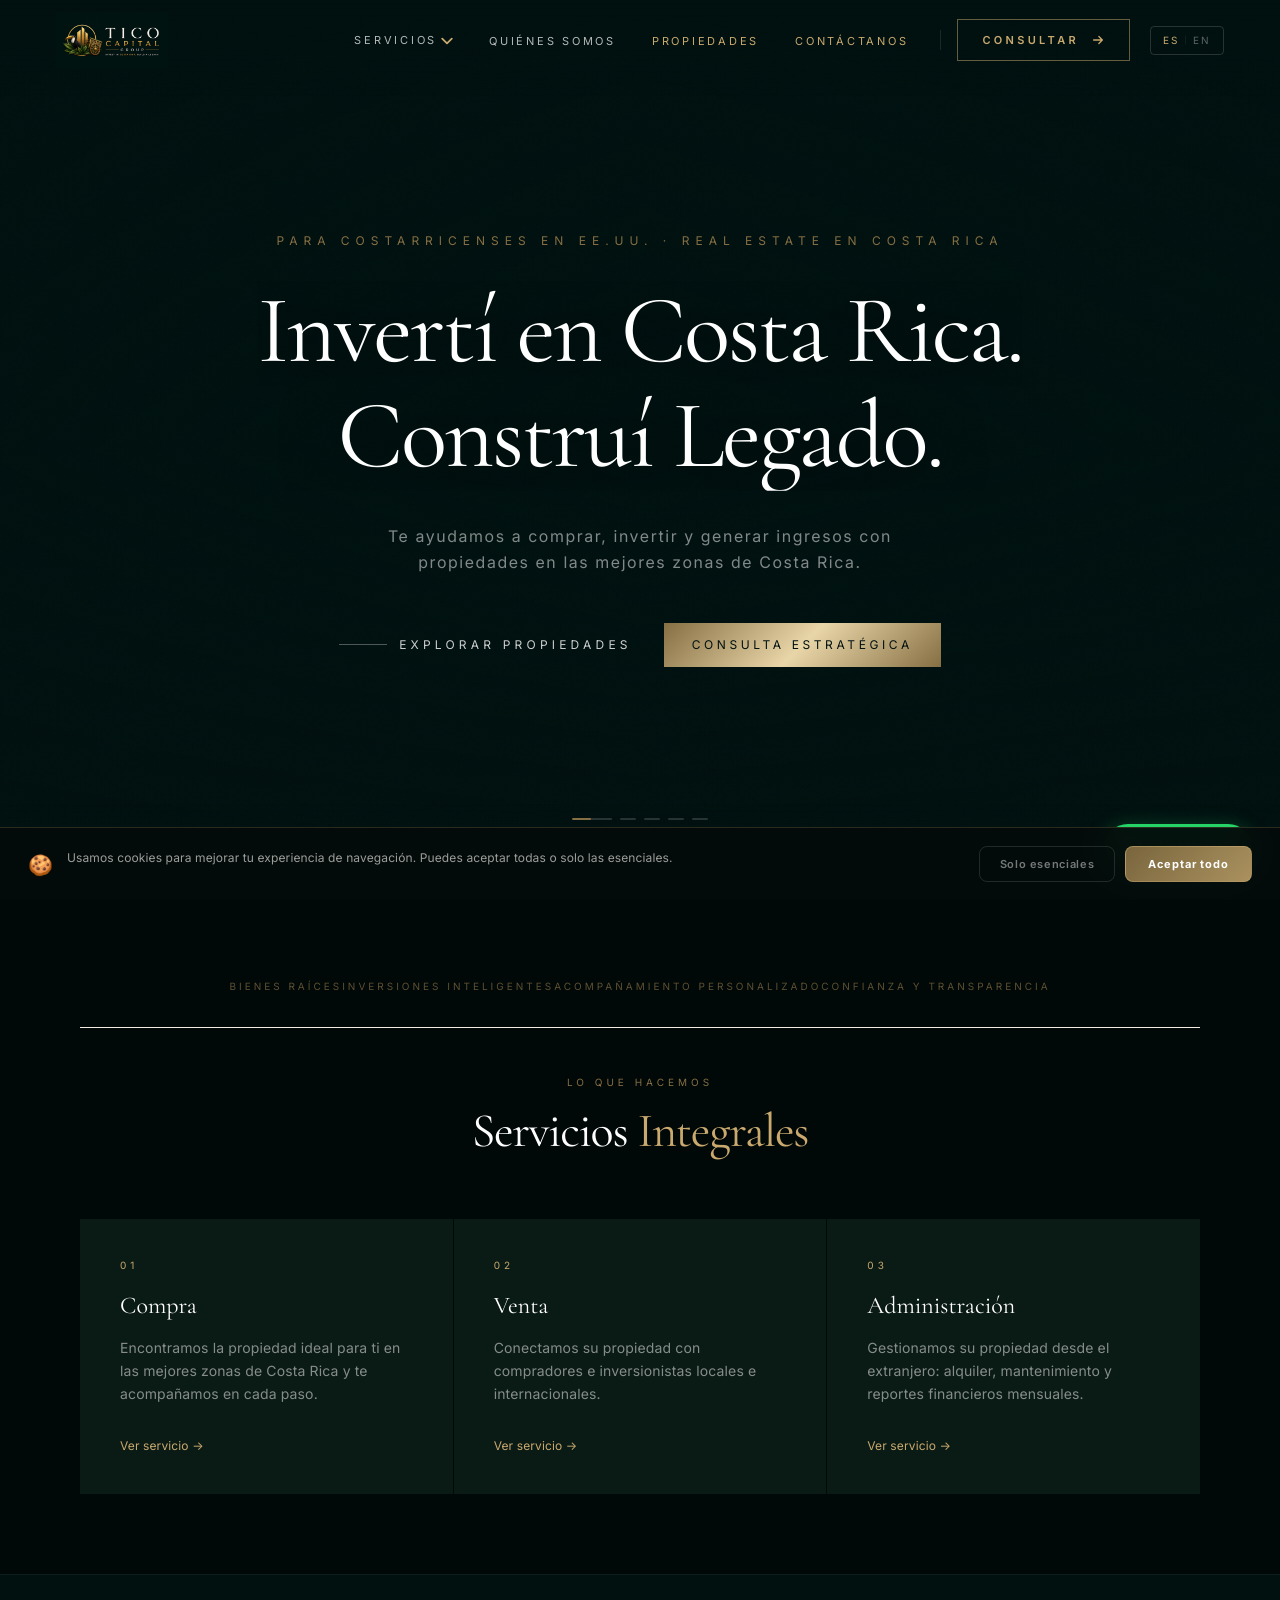
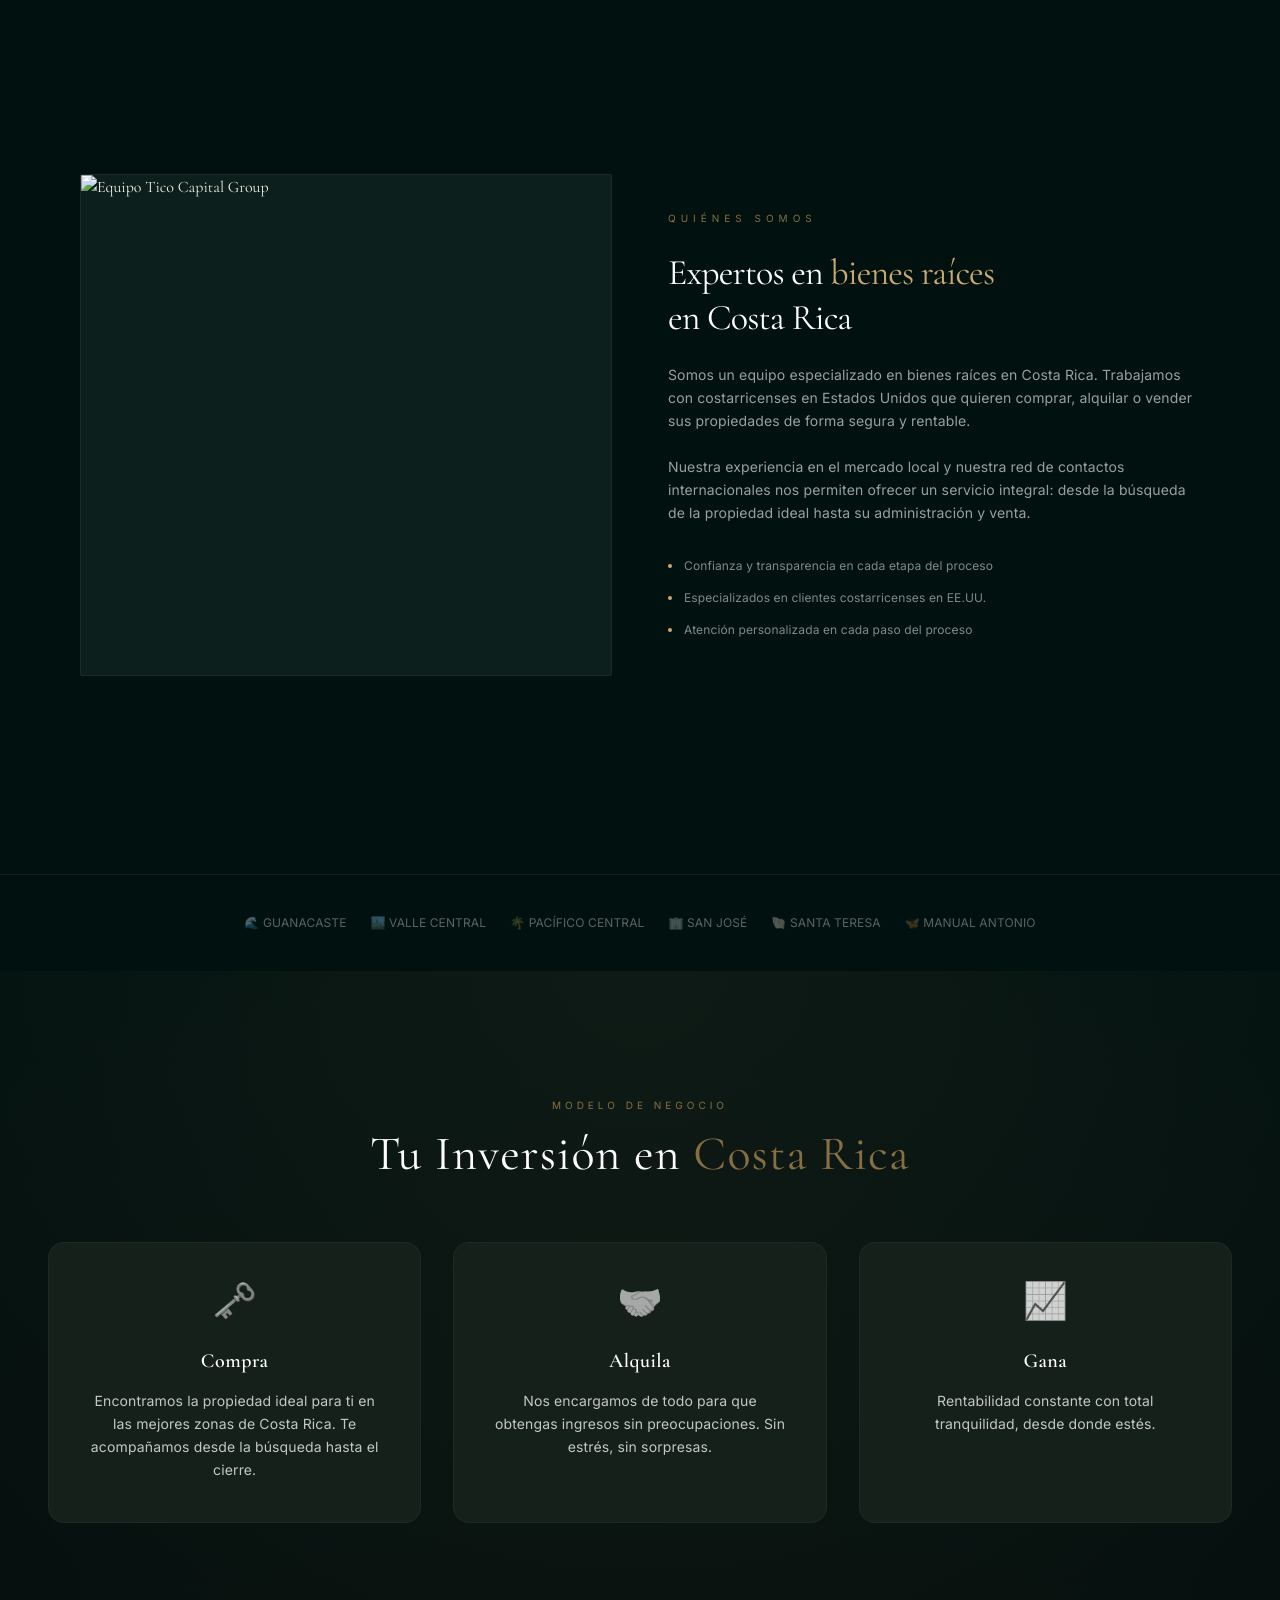
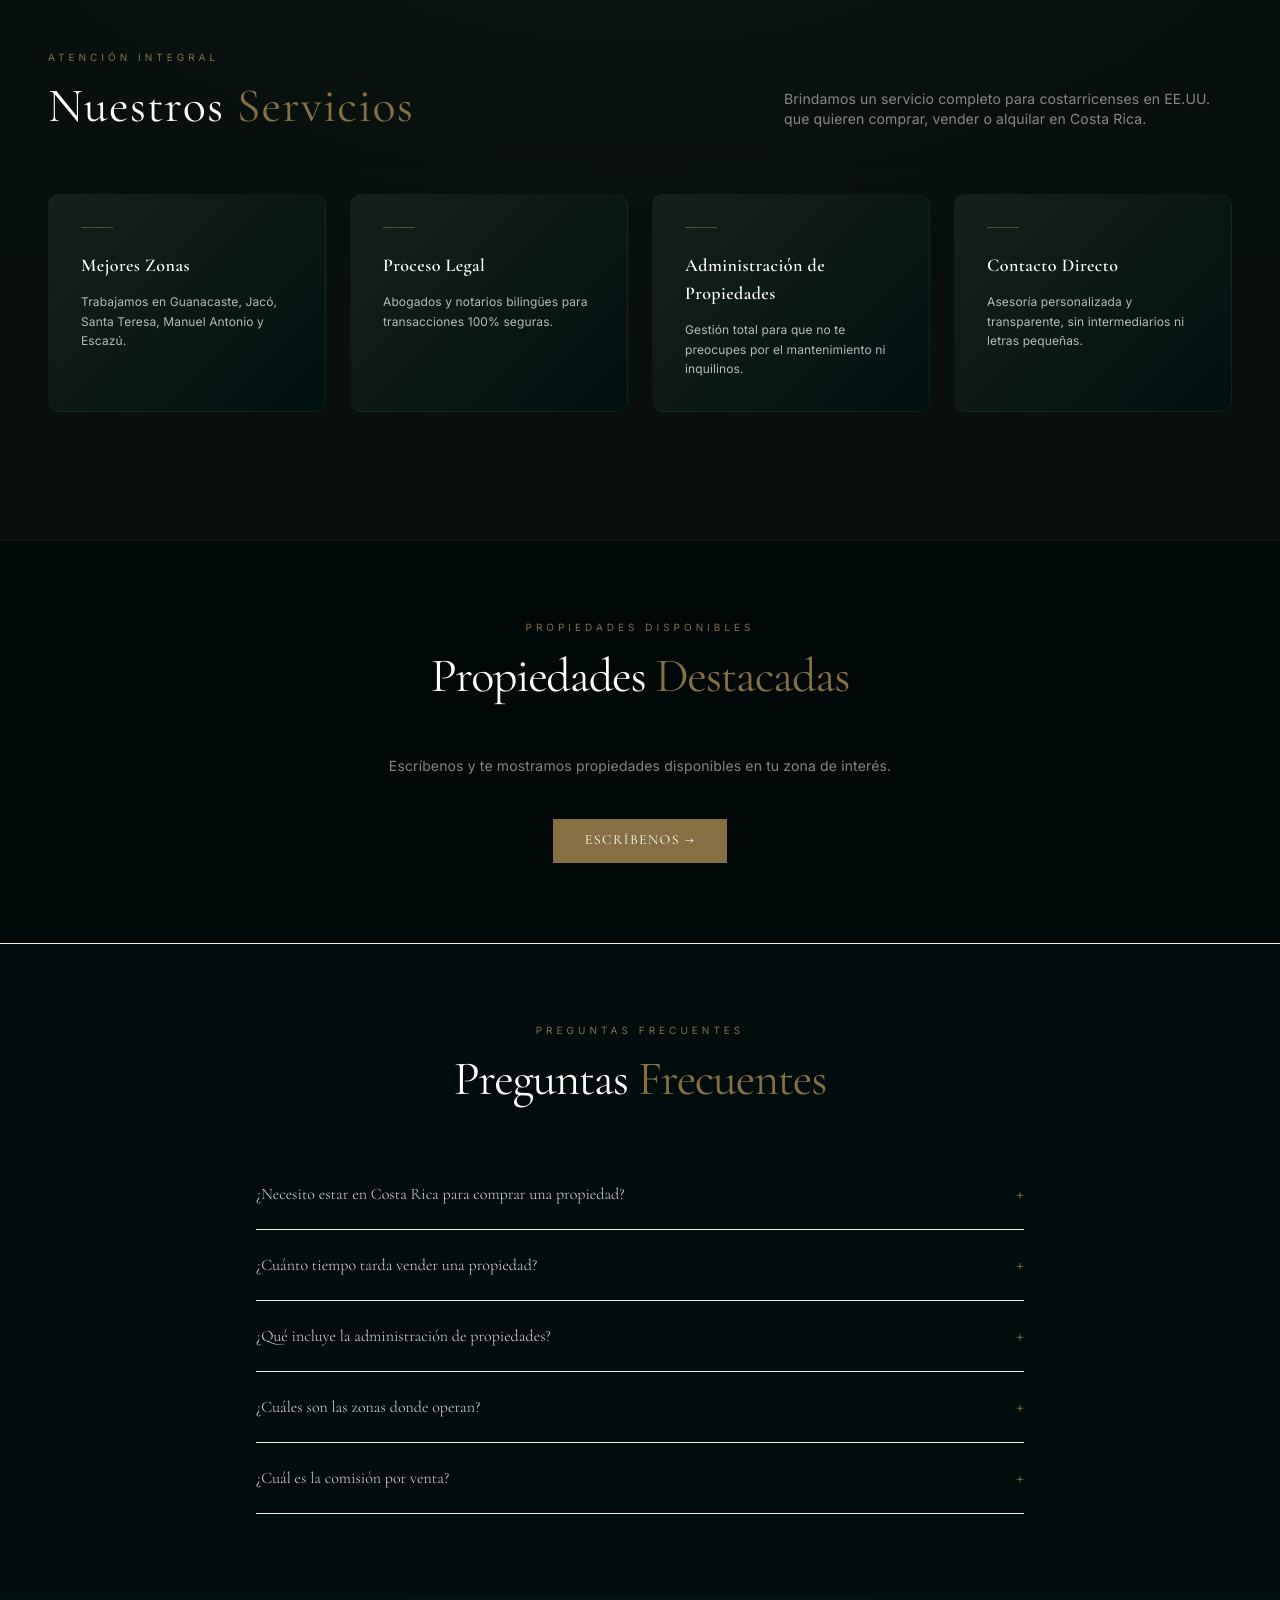
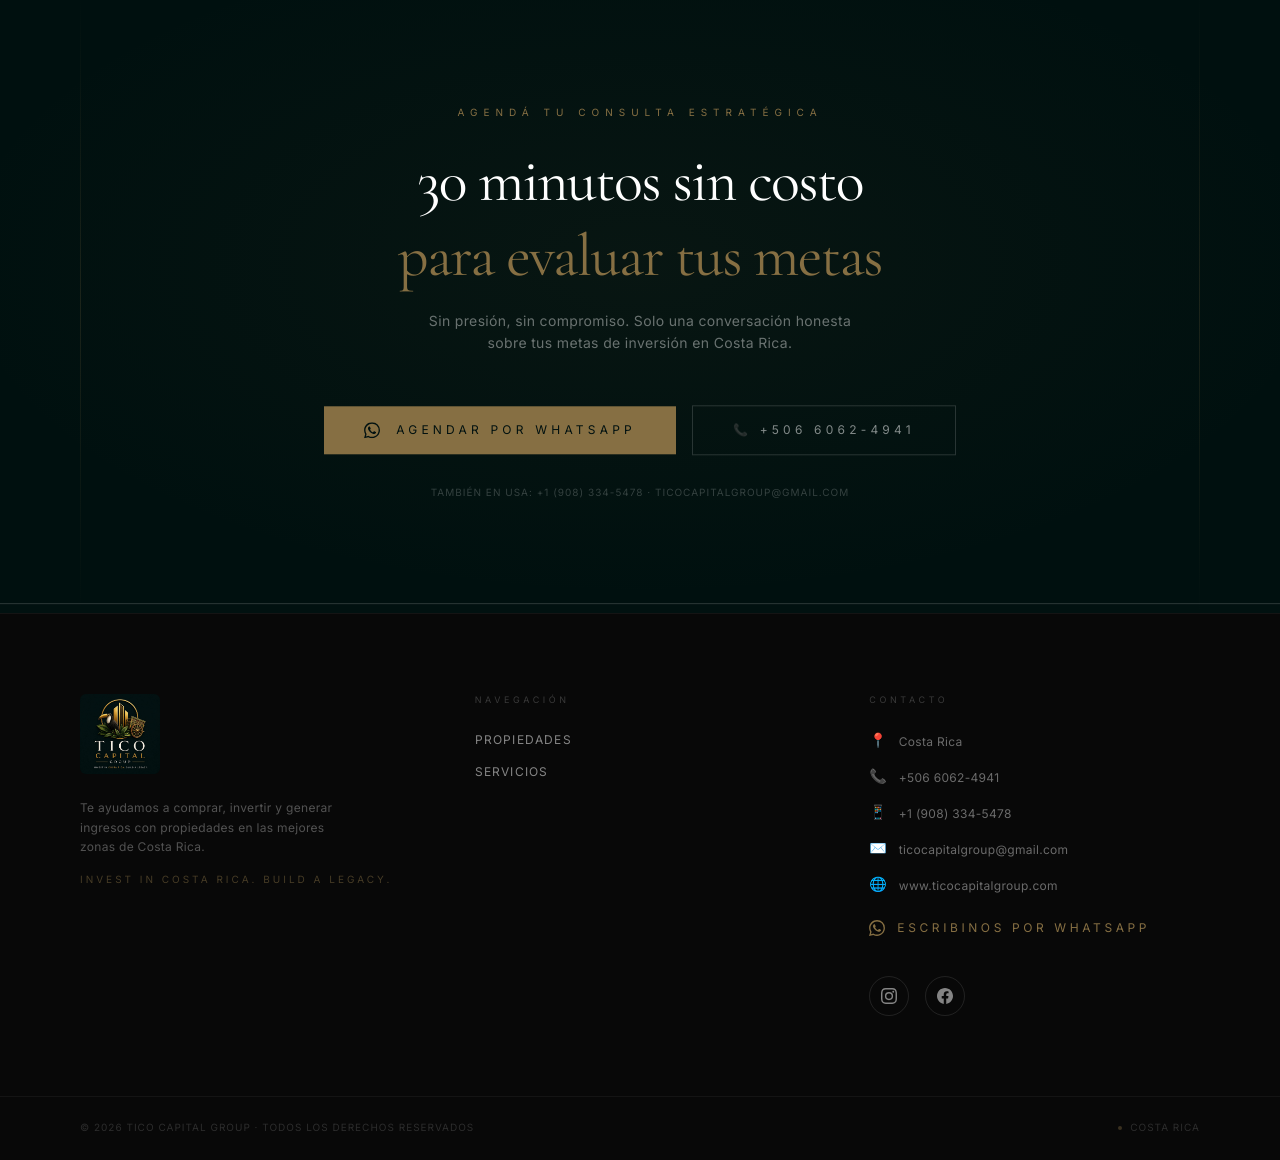
==== commit 15e6f3f2: "feat: Scroll to Build — scroll-driven video scrubbing for properties intro Replaced click-based inte" ====
--- a/index.html
+++ b/index.html
@@ -303,122 +303,91 @@
 
     <!-- USD/CRC toggle removed -->
 
-    <!-- ══ CLICK TO BUILD — Fullscreen Immersive Intro ══════════════════════ -->
+    <!-- ══ SCROLL TO BUILD — Fullscreen Immersive Intro ════════════════════ -->
     <style>
-      /* ── Overlay ── */
       #ctb-overlay {
         position: fixed; inset: 0; z-index: 10100;
-        background: #011110; cursor: pointer;
+        background: #011110; cursor: ns-resize;
         display: none; overflow: hidden;
         font-family: 'Inter', sans-serif;
       }
-      #ctb-overlay.ctb-active  { display: block; }
+      #ctb-overlay.ctb-active { display: block; }
       #ctb-overlay.ctb-closing {
-        animation: ctb-fade-out 0.9s cubic-bezier(.4,0,.2,1) forwards;
+        animation: ctb-out .9s cubic-bezier(.4,0,.2,1) forwards;
         pointer-events: none;
       }
-      @keyframes ctb-fade-out {
-        0%   { opacity:1; transform:scale(1); }
-        100% { opacity:0; transform:scale(1.04); }
-      }
-
-      /* ── Video ── */
+      @keyframes ctb-out {
+        to { opacity:0; transform:scale(1.04); }
+      }
+
       #ctb-video {
         position: absolute; inset: 0;
-        width: 100%; height: 100%;
-        object-fit: cover;
-        transition: opacity .15s;
-      }
-
-      /* ── Gradients ── */
-      #ctb-grad-bottom {
-        position: absolute; inset: 0;
+        width: 100%; height: 100%; object-fit: cover;
+      }
+      #ctb-grad {
+        position: absolute; inset: 0; pointer-events: none;
         background: linear-gradient(to top,
-          rgba(1,17,16,.92) 0%,
-          rgba(1,17,16,.45) 35%,
-          rgba(1,17,16,.15) 65%,
-          rgba(1,17,16,.3)  100%);
-        pointer-events: none;
-      }
-
-      /* ── Center hint (first state) ── */
+          rgba(1,17,16,.95) 0%, rgba(1,17,16,.4) 40%,
+          rgba(1,17,16,.1) 65%, rgba(1,17,16,.35) 100%);
+      }
+
+      /* ── Scroll hint (center) ── */
       #ctb-hint {
-        position: absolute; top: 50%; left: 50%;
-        transform: translate(-50%,-50%);
+        position: absolute; bottom: 38%; left: 50%;
+        transform: translateX(-50%);
         text-align: center; pointer-events: none;
-        transition: opacity .5s ease;
-      }
-      #ctb-hint .ctb-hint-icon {
-        font-size: 36px; margin-bottom: 16px;
-        animation: ctb-pulse-icon 2s ease-in-out infinite;
-      }
-      #ctb-hint .ctb-hint-label {
+        transition: opacity .6s ease;
+      }
+      #ctb-hint-label {
         font-family: 'Cormorant Garamond', Georgia, serif;
-        font-size: clamp(18px, 3vw, 28px);
-        font-weight: 400; letter-spacing: .12em;
-        color: rgba(240,237,232,.55);
-        text-transform: uppercase;
-      }
-      @keyframes ctb-pulse-icon {
-        0%,100% { opacity:.4; transform:scale(1); }
-        50%      { opacity:.9; transform:scale(1.1); }
+        font-size: clamp(16px, 2.5vw, 24px);
+        font-weight: 400; letter-spacing: .18em;
+        color: rgba(240,237,232,.5); text-transform: uppercase;
+        margin-bottom: 18px;
+      }
+      #ctb-arrow {
+        width: 28px; height: 28px; margin: 0 auto;
+        border-right: 1.5px solid rgba(201,169,110,.6);
+        border-bottom: 1.5px solid rgba(201,169,110,.6);
+        transform: rotate(45deg);
+        animation: ctb-bounce 1.4s ease-in-out infinite;
+      }
+      @keyframes ctb-bounce {
+        0%,100% { transform: rotate(45deg) translateY(0); opacity:.5; }
+        50%      { transform: rotate(45deg) translateY(8px); opacity:1; }
       }
       #ctb-hint.ctb-gone { opacity: 0; }
 
-      /* ── Bottom content ── */
+      /* ── Bottom UI ── */
       #ctb-bottom {
         position: absolute; bottom: 0; left: 0; right: 0;
         padding: clamp(24px,5vw,52px) clamp(24px,6vw,64px);
         pointer-events: none;
       }
-      #ctb-message {
+      #ctb-msg {
         font-family: 'Cormorant Garamond', Georgia, serif;
-        font-size: clamp(22px, 4vw, 48px);
+        font-size: clamp(24px, 4vw, 50px);
         font-weight: 400; letter-spacing: .04em;
         color: #f0ede8; line-height: 1.2;
-        margin-bottom: 22px;
-        min-height: 1.3em;
-        transition: opacity .25s ease;
-      }
-      #ctb-message.ctb-msg-fade { opacity: 0; }
-
-      /* ── Progress bar ── */
+        margin-bottom: 24px; min-height: 1.3em;
+        opacity: 1; transition: opacity .3s ease;
+      }
+      #ctb-msg.fade { opacity: 0; }
       #ctb-bar-wrap {
-        height: 1.5px;
-        background: rgba(255,255,255,.12);
-        border-radius: 2px; overflow: hidden;
-        margin-bottom: 14px;
+        height: 1.5px; background: rgba(255,255,255,.1);
+        overflow: hidden; margin-bottom: 0;
       }
       #ctb-bar {
         height: 100%; width: 0%;
-        background: linear-gradient(90deg, rgba(184,137,58,.7), #c9a96e);
-        transition: width .45s cubic-bezier(.4,0,.2,1);
-        border-radius: 2px;
-      }
-
-      /* ── Step counter ── */
-      #ctb-steps {
-        font-size: 10px; letter-spacing: .22em;
-        text-transform: uppercase;
-        color: rgba(255,255,255,.25);
-        display: flex; align-items: center; gap: 10px;
-      }
-      #ctb-dots { display: flex; gap: 6px; }
-      .ctb-dot {
-        width: 4px; height: 4px; border-radius: 50%;
-        background: rgba(255,255,255,.18);
-        transition: background .3s, transform .3s;
-      }
-      .ctb-dot.ctb-done {
-        background: #c9a96e;
-        transform: scale(1.25);
-      }
-
-      /* ── Skip button ── */
+        background: linear-gradient(90deg, rgba(184,137,58,.6), #c9a96e);
+        transition: width .08s linear;
+      }
+
+      /* ── Skip ── */
       #ctb-skip {
         position: absolute; top: 28px; right: 28px;
         background: rgba(255,255,255,.07);
-        border: 1px solid rgba(255,255,255,.14);
+        border: 1px solid rgba(255,255,255,.13);
         color: rgba(255,255,255,.38);
         font-family: 'Inter', sans-serif;
         font-size: 10px; font-weight: 600;
@@ -427,60 +396,40 @@
         cursor: pointer; pointer-events: all;
         transition: all .2s;
       }
-      #ctb-skip:hover {
-        background: rgba(255,255,255,.13);
-        color: rgba(255,255,255,.65);
-        border-color: rgba(255,255,255,.28);
-      }
-
-      /* ── Click ripple ── */
-      .ctb-ripple {
-        position: absolute; border-radius: 50%;
-        width: 80px; height: 80px;
-        background: rgba(201,169,110,.22);
-        transform: translate(-50%,-50%) scale(0);
-        animation: ctb-ripple-anim .6s ease-out forwards;
-        pointer-events: none;
-      }
-      @keyframes ctb-ripple-anim {
-        to { transform: translate(-50%,-50%) scale(4); opacity: 0; }
-      }
-
-      /* ── Mobile ── */
-      @media (max-width: 500px) {
-        #ctb-skip { top:18px; right:18px; }
-        #ctb-bottom { padding: 24px 20px; }
+      #ctb-skip:hover { background:rgba(255,255,255,.13); color:rgba(255,255,255,.65); }
+
+      @media(max-width:500px) {
+        #ctb-skip { top:16px; right:16px; }
+        #ctb-bottom { padding: 24px 22px; }
       }
     </style>
 
-    <!-- Overlay HTML -->
-    <div id="ctb-overlay" aria-label="Experiencia interactiva" role="region">
+    <div id="ctb-overlay" role="region" aria-label="Construí tu futuro">
       <video id="ctb-video" src="/hero.mp4" muted playsinline preload="auto"></video>
-      <div id="ctb-grad-bottom"></div>
+      <div id="ctb-grad"></div>
       <div id="ctb-hint">
-        <div class="ctb-hint-icon">✦</div>
-        <div class="ctb-hint-label">Haz clic para construir</div>
+        <div id="ctb-hint-label">Scroll para construir</div>
+        <div id="ctb-arrow"></div>
       </div>
       <div id="ctb-bottom">
-        <div id="ctb-message"></div>
+        <div id="ctb-msg"></div>
         <div id="ctb-bar-wrap"><div id="ctb-bar"></div></div>
-        <div id="ctb-steps">
-          <div id="ctb-dots"></div>
-        </div>
       </div>
       <button id="ctb-skip">Skip →</button>
     </div>
 
     <script>
     (function() {
-      var STEPS = 8;
-      var currentStep = 0;
+      var TOTAL = 2800;   // total px of scroll needed to complete
+      var accumulated = 0;
+      var progress = 0;
       var isActive = false;
       var duration = 0;
-      var seeking = false;
-
-      var MESSAGES = [
-        '',
+      var finished = false;
+      var lastMsg = -1;
+      var touchLastY = 0;
+
+      var MSGS = [
         'Preparando el terreno…',
         'Cimentando las bases…',
         'Levantando las paredes…',
@@ -488,158 +437,125 @@
         'Instalaciones y acabados…',
         'Los \xFAltimos detalles…',
         'Las puertas abiertas para ti…',
-        'Tu propiedad te espera ✶'
+        'Tu propiedad te espera ❖'
       ];
 
-      var overlay  = document.getElementById('ctb-overlay');
-      var video    = document.getElementById('ctb-video');
-      var bar      = document.getElementById('ctb-bar');
-      var message  = document.getElementById('ctb-message');
-      var hint     = document.getElementById('ctb-hint');
-      var dotsEl   = document.getElementById('ctb-dots');
-      var skipBtn  = document.getElementById('ctb-skip');
-
-      // Build dots
-      for (var i = 0; i < STEPS; i++) {
-        var d = document.createElement('div');
-        d.className = 'ctb-dot';
-        d.id = 'ctb-dot-' + i;
-        dotsEl.appendChild(d);
-      }
-
-      function updateDots() {
-        for (var i = 0; i < STEPS; i++) {
-          var el = document.getElementById('ctb-dot-' + i);
-          if (el) el.className = 'ctb-dot' + (i < currentStep ? ' ctb-done' : '');
+      var ov    = document.getElementById('ctb-overlay');
+      var vid   = document.getElementById('ctb-video');
+      var bar   = document.getElementById('ctb-bar');
+      var msg   = document.getElementById('ctb-msg');
+      var hint  = document.getElementById('ctb-hint');
+      var skip  = document.getElementById('ctb-skip');
+
+      function setMsg(txt) {
+        msg.classList.add('fade');
+        var t = txt;
+        setTimeout(function() { msg.textContent = t; msg.classList.remove('fade'); }, 280);
+      }
+
+      function onScroll(delta) {
+        if (!isActive || finished || delta <= 0) return;
+
+        // Hide hint after first scroll
+        if (accumulated === 0) hint.classList.add('ctb-gone');
+
+        accumulated = Math.min(accumulated + delta, TOTAL);
+        progress = accumulated / TOTAL;
+
+        // Scrub video
+        if (duration > 0) {
+          vid.currentTime = progress * duration;
         }
-      }
-
-      function setMessage(txt) {
-        message.classList.add('ctb-msg-fade');
-        var _txt = txt;
+
+        // Progress bar — no transition for real-time feel
+        bar.style.width = (progress * 100) + '%';
+
+        // Update message at 8 milestones
+        var step = Math.min(Math.floor(progress * MSGS.length), MSGS.length - 1);
+        if (step !== lastMsg) {
+          lastMsg = step;
+          setMsg(MSGS[step]);
+        }
+
+        // Done
+        if (progress >= 1) {
+          finished = true;
+          isActive = false;
+          setTimeout(finish, 1200);
+        }
+      }
+
+      function finish() {
+        ov.classList.add('ctb-closing');
+        document.body.style.overflow = '';
         setTimeout(function() {
-          message.textContent = _txt;
-          message.classList.remove('ctb-msg-fade');
-        }, 220);
-      }
-
-      function spawnRipple(x, y) {
-        var r = document.createElement('div');
-        r.className = 'ctb-ripple';
-        r.style.left = x + 'px';
-        r.style.top  = y + 'px';
-        overlay.appendChild(r);
-        setTimeout(function() { if (r.parentNode) r.parentNode.removeChild(r); }, 700);
-      }
-
-      function advance(x, y) {
-        if (!isActive || seeking) return;
-        if (currentStep === 0) {
-          hint.classList.add('ctb-gone');
-        }
-        currentStep++;
-        spawnRipple(x, y);
-
-        var progress = currentStep / STEPS;
-        bar.style.width = (progress * 100) + '%';
-        setMessage(MESSAGES[currentStep] || MESSAGES[MESSAGES.length - 1]);
-        updateDots();
-
-        // Seek video
-        if (duration > 0) {
-          seeking = true;
-          video.currentTime = progress * duration;
-          setTimeout(function() { seeking = false; }, 300);
-        }
-
-        if (currentStep >= STEPS) {
-          isActive = false;
-          setTimeout(finish, 1400);
-        }
-      }
-
-      function finish() {
-        overlay.classList.add('ctb-closing');
-        setTimeout(function() {
-          overlay.classList.remove('ctb-active', 'ctb-closing');
+          ov.classList.remove('ctb-active', 'ctb-closing');
         }, 950);
       }
 
       function show() {
-        // Reset
-        currentStep = 0;
-        isActive = true;
-        seeking = false;
+        accumulated = 0; progress = 0; finished = false; lastMsg = -1;
         bar.style.width = '0%';
-        message.textContent = '';
-        message.classList.remove('ctb-msg-fade');
+        msg.textContent = '';
+        msg.classList.remove('fade');
         hint.classList.remove('ctb-gone');
-        updateDots();
-
-        // Reset video
-        video.currentTime = 0;
-        duration = video.duration || 0;
+
+        vid.currentTime = 0;
+        duration = vid.duration || 0;
         if (!duration) {
-          video.addEventListener('loadedmetadata', function onMeta() {
-            duration = video.duration;
-            video.removeEventListener('loadedmetadata', onMeta);
+          vid.addEventListener('loadedmetadata', function h() {
+            duration = vid.duration; vid.removeEventListener('loadedmetadata', h);
           });
         }
 
-        overlay.classList.remove('ctb-closing');
-        overlay.classList.add('ctb-active');
-      }
-
-      // Overlay click
-      overlay.addEventListener('click', function(e) {
-        if (e.target === skipBtn || skipBtn.contains(e.target)) return;
-        var rect = overlay.getBoundingClientRect();
-        advance(e.clientX - rect.left, e.clientY - rect.top);
+        ov.classList.remove('ctb-closing');
+        ov.classList.add('ctb-active');
+        document.body.style.overflow = 'hidden';
+        isActive = true;
+      }
+
+      // ── Wheel (desktop) ──
+      ov.addEventListener('wheel', function(e) {
+        e.preventDefault();
+        onScroll(Math.abs(e.deltaY));
+      }, { passive: false });
+
+      // ── Touch (mobile swipe up) ──
+      ov.addEventListener('touchstart', function(e) {
+        touchLastY = e.touches[0].clientY;
+      }, { passive: true });
+      ov.addEventListener('touchmove', function(e) {
+        e.preventDefault();
+        var dy = touchLastY - e.touches[0].clientY; // positive = swipe up
+        touchLastY = e.touches[0].clientY;
+        onScroll(dy * 2.5); // amplify touch
+      }, { passive: false });
+
+      // ── Skip ──
+      skip.addEventListener('click', function(e) {
+        e.stopPropagation(); isActive = false; finish();
       });
 
-      // Touch support
-      overlay.addEventListener('touchend', function(e) {
-        if (e.target === skipBtn || skipBtn.contains(e.target)) return;
-        var t = e.changedTouches[0];
-        var rect = overlay.getBoundingClientRect();
-        advance(t.clientX - rect.left, t.clientY - rect.top);
-        e.preventDefault();
-      }, { passive: false });
-
-      skipBtn.addEventListener('click', function(e) {
-        e.stopPropagation();
-        isActive = false;
-        finish();
+      // ── Keyboard ──
+      document.addEventListener('keydown', function(e) {
+        if (!isActive) return;
+        if (e.code === 'ArrowDown' || e.code === 'Space') { onScroll(200); e.preventDefault(); }
+        if (e.code === 'Escape') { isActive = false; finish(); }
       });
 
-      // ── Trigger 1: nav click (React bundle calls this directly)
+      // ── Triggers ──
       window._showBuildIntro = show;
 
-      // ── Trigger 2: direct URL load / reload on #propiedades
       window.addEventListener('load', function() {
-        if (window.location.hash === '#propiedades') {
-          setTimeout(show, 400); // wait for React to render first
-        }
+        if (window.location.hash === '#propiedades') setTimeout(show, 400);
       });
-
-      // ── Trigger 3: hashchange (back/forward browser buttons)
       window.addEventListener('hashchange', function() {
         if (window.location.hash === '#propiedades') show();
       });
 
-      // Keyboard: Space or Enter also advances
-      document.addEventListener('keydown', function(e) {
-        if (!isActive) return;
-        if (e.code === 'Space' || e.code === 'Enter') {
-          advance(window.innerWidth / 2, window.innerHeight / 2);
-          e.preventDefault();
-        }
-        if (e.code === 'Escape') { isActive = false; finish(); }
-      });
-
     })();
     </script>
-    <!-- ══ /CLICK TO BUILD ════════════════════════════════════════════════════ -->
+    <!-- ══ /SCROLL TO BUILD ═══════════════════════════════════════════════════ -->
 
     <!-- ── Floating WhatsApp Button ──────────────────────────────── -->
     <style>
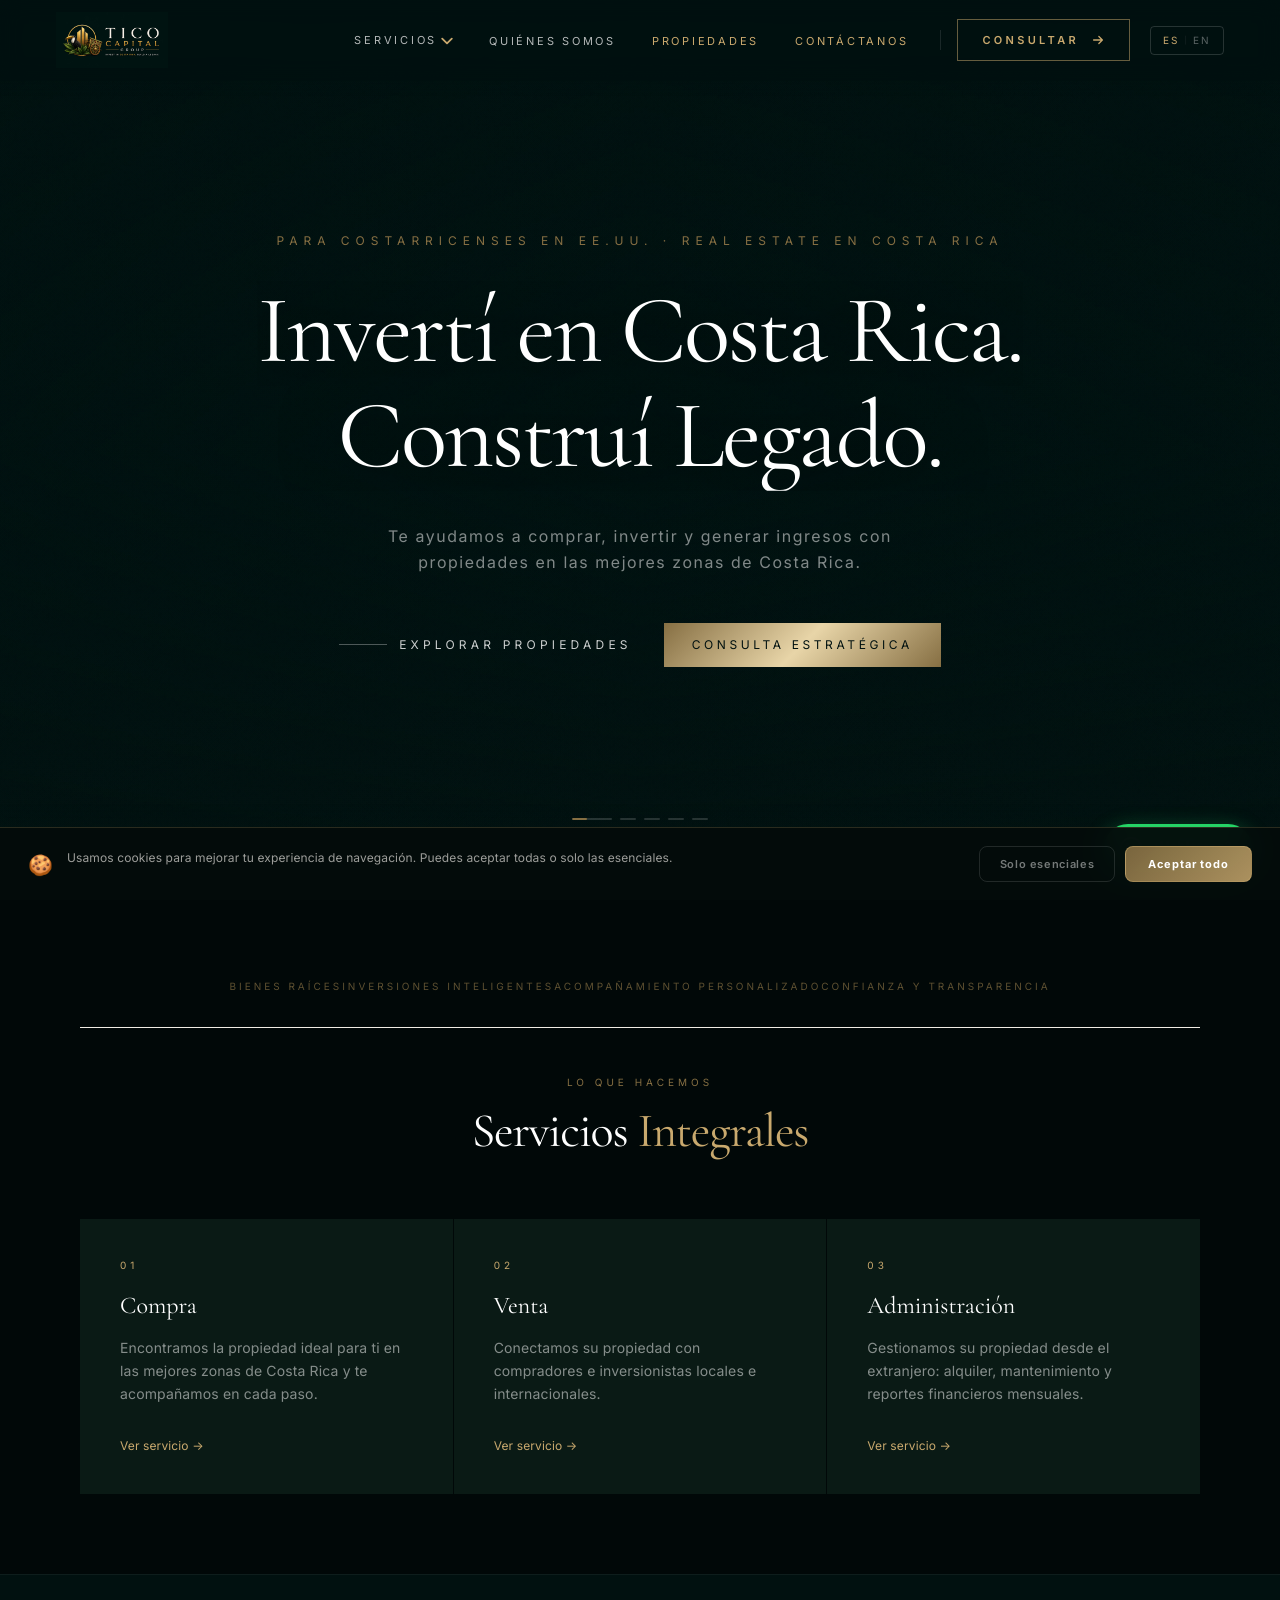
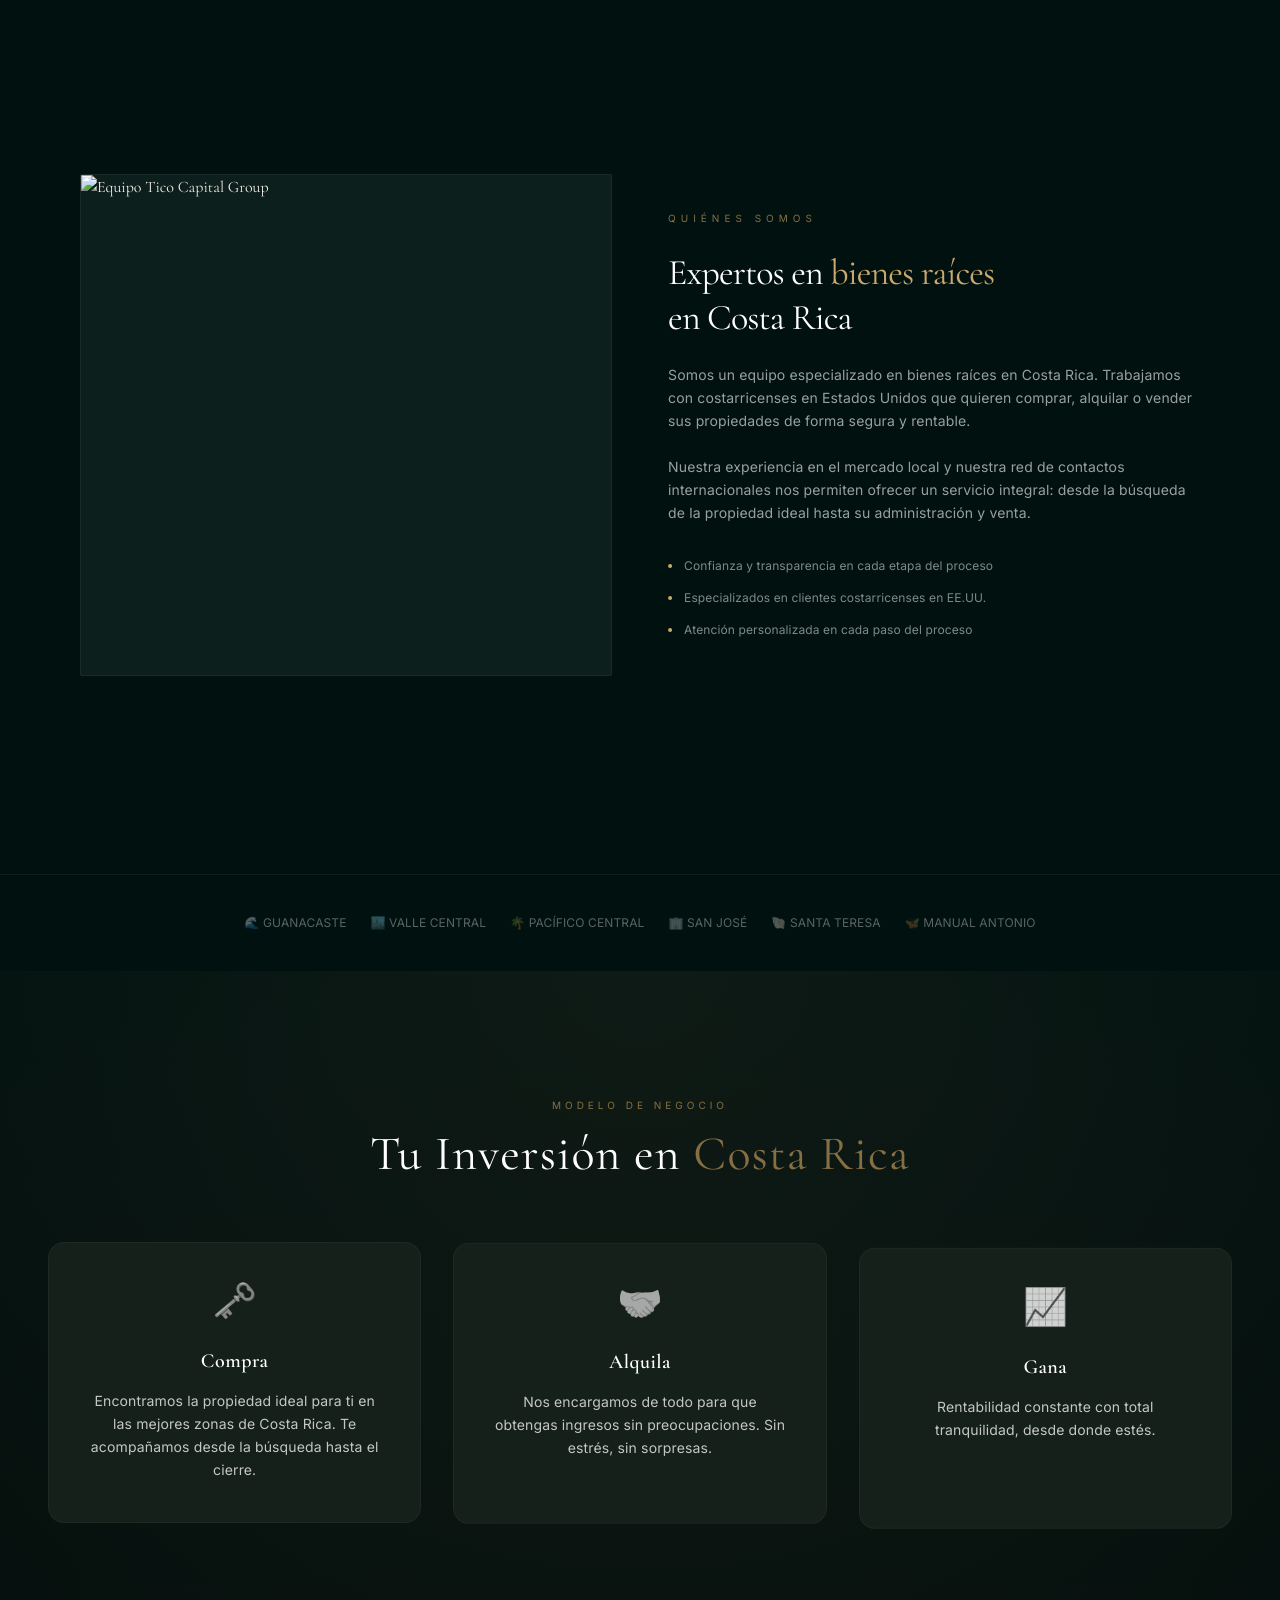
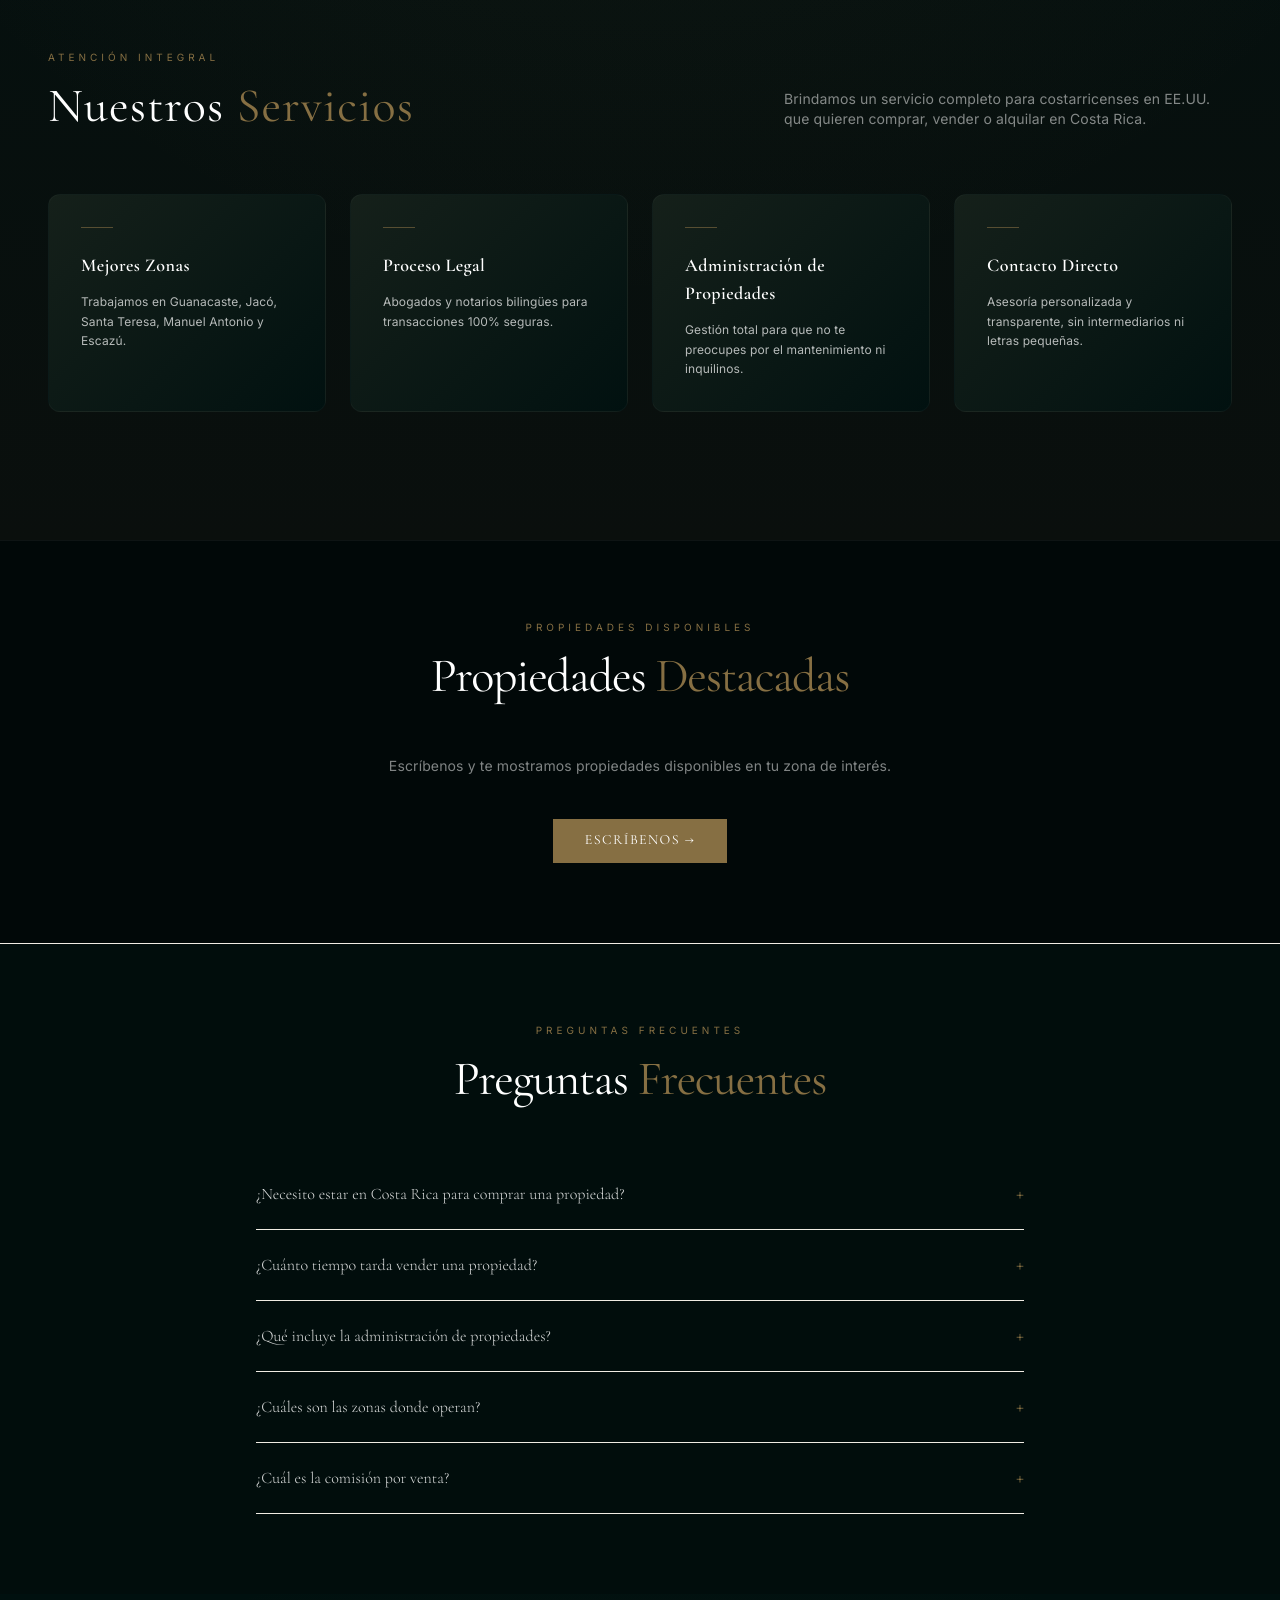
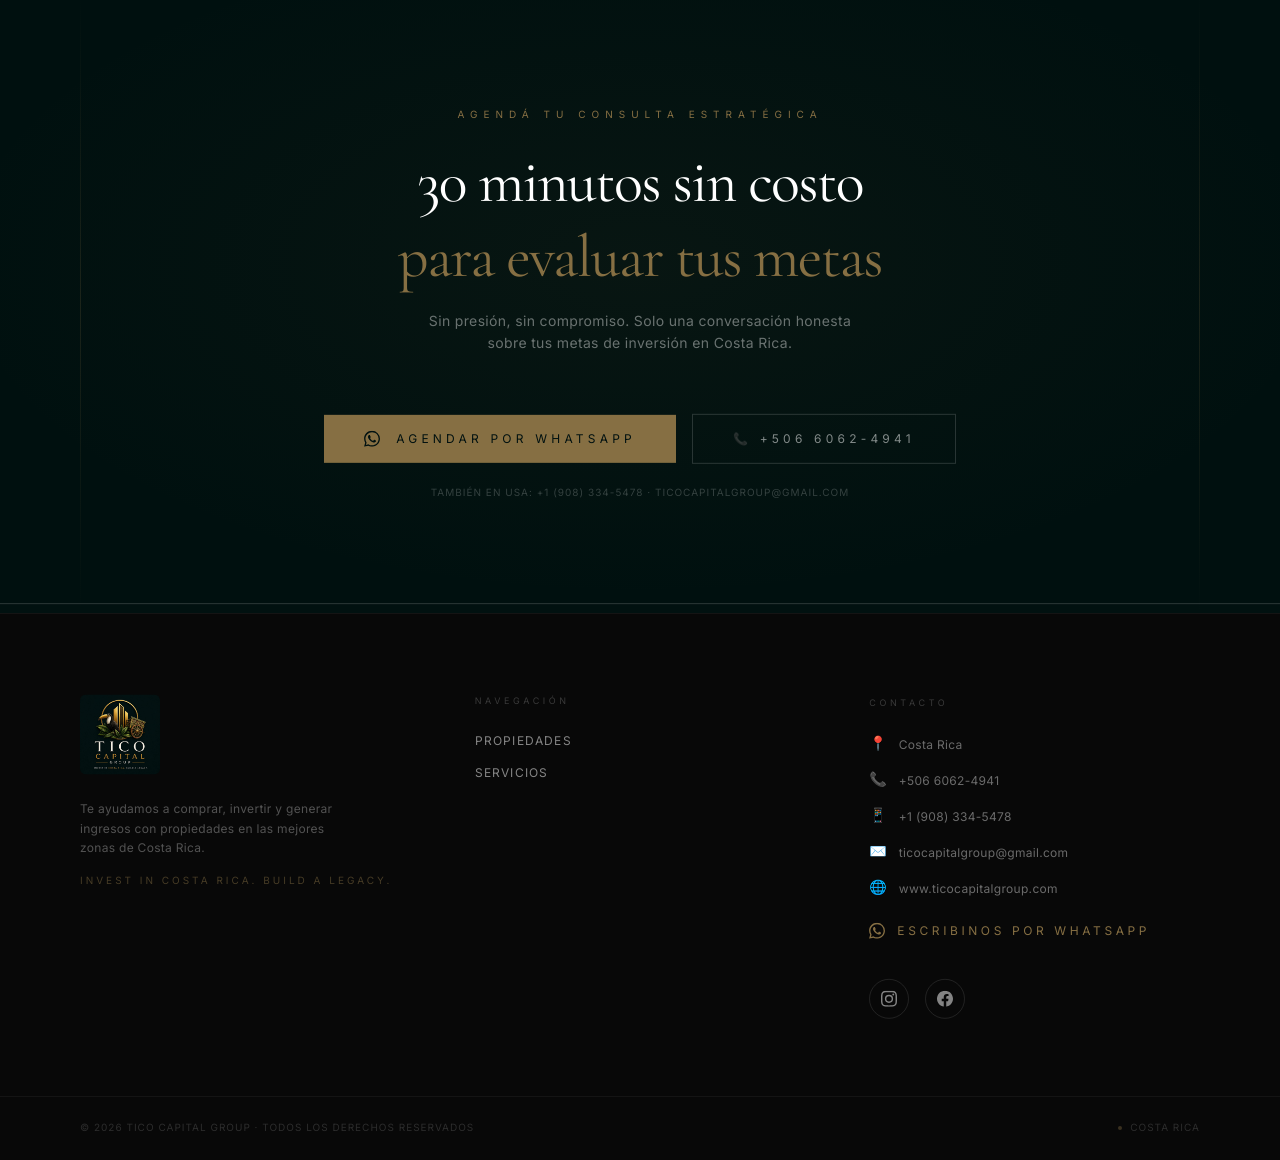
==== commit 023fbd64: "fix: range request server + robust duration detection for video scrubbing - Server now responds 206 " ====
--- a/index.html
+++ b/index.html
@@ -462,6 +462,11 @@
         accumulated = Math.min(accumulated + delta, TOTAL);
         progress = accumulated / TOTAL;
 
+        // Refresh duration every tick until we have it
+        if (!duration || !isFinite(duration)) {
+          duration = vid.duration && isFinite(vid.duration) ? vid.duration : 0;
+        }
+
         // Scrub video
         if (duration > 0) {
           vid.currentTime = progress * duration;
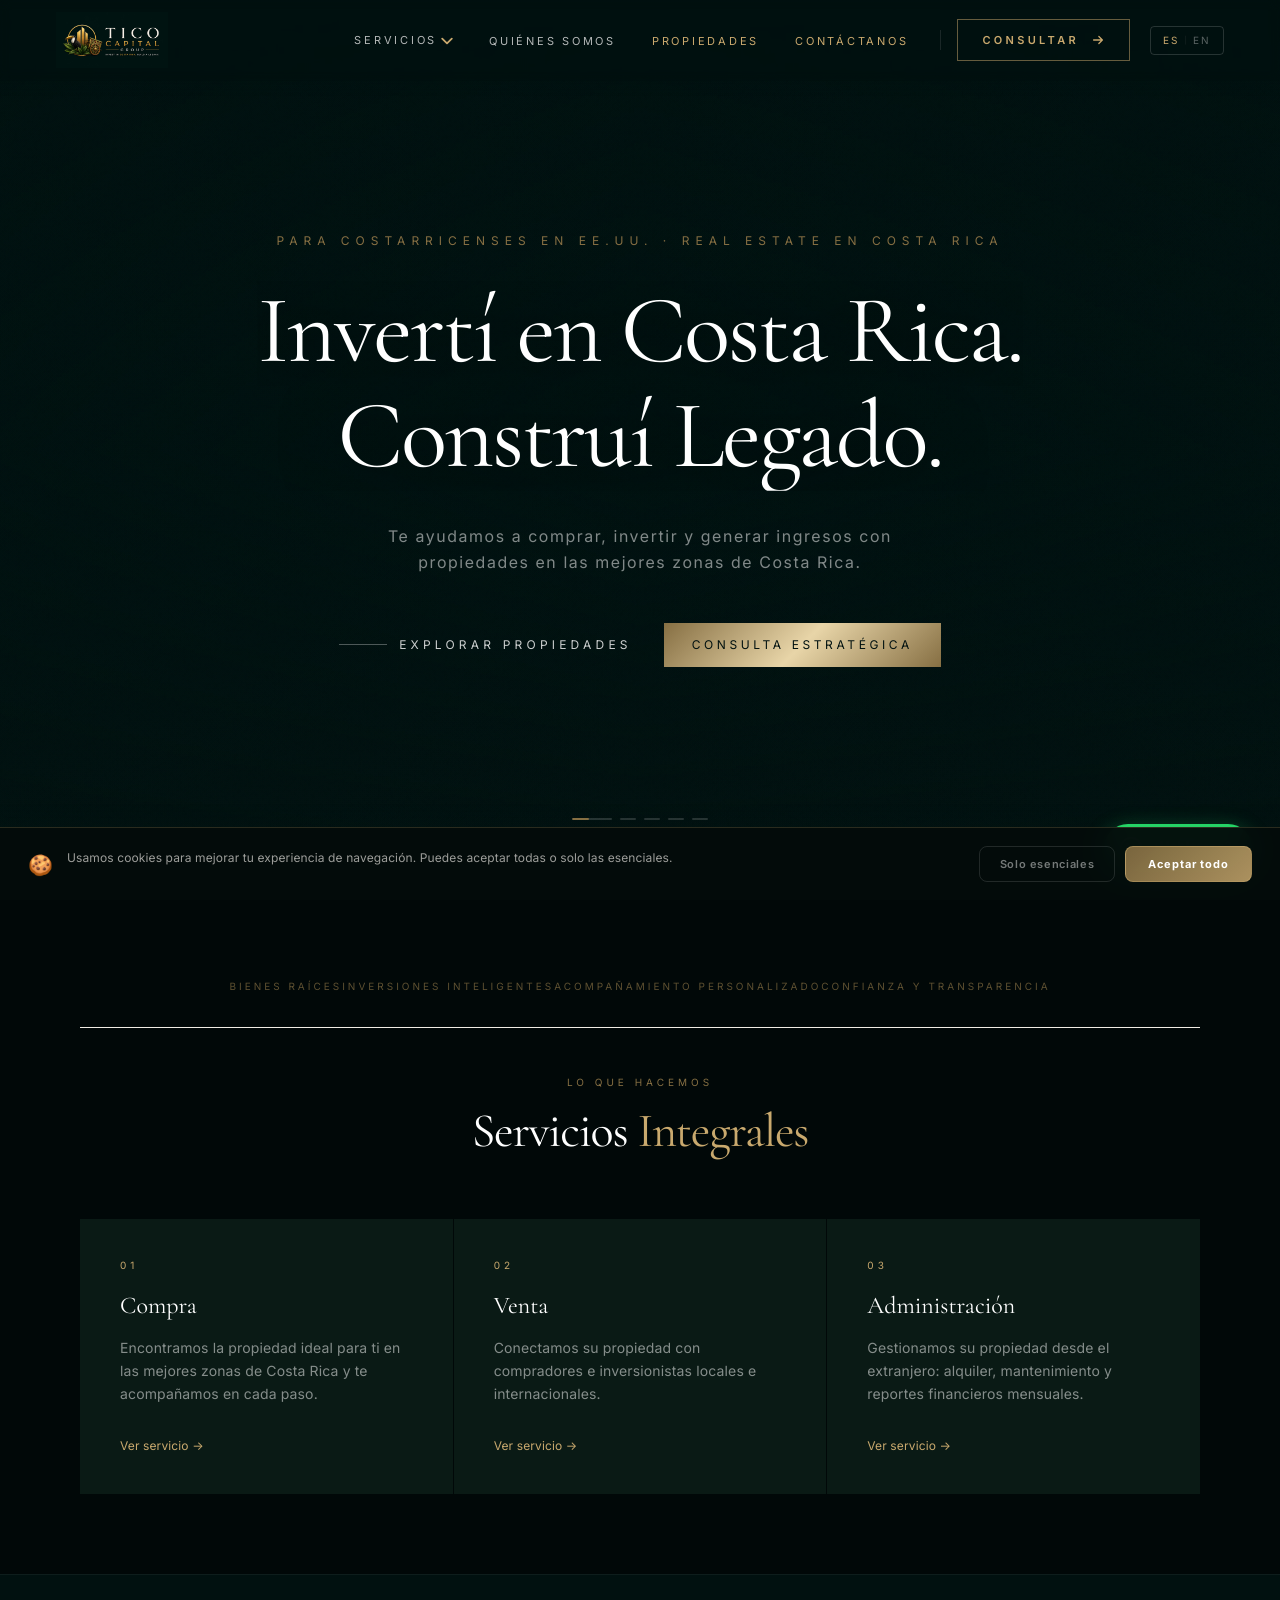
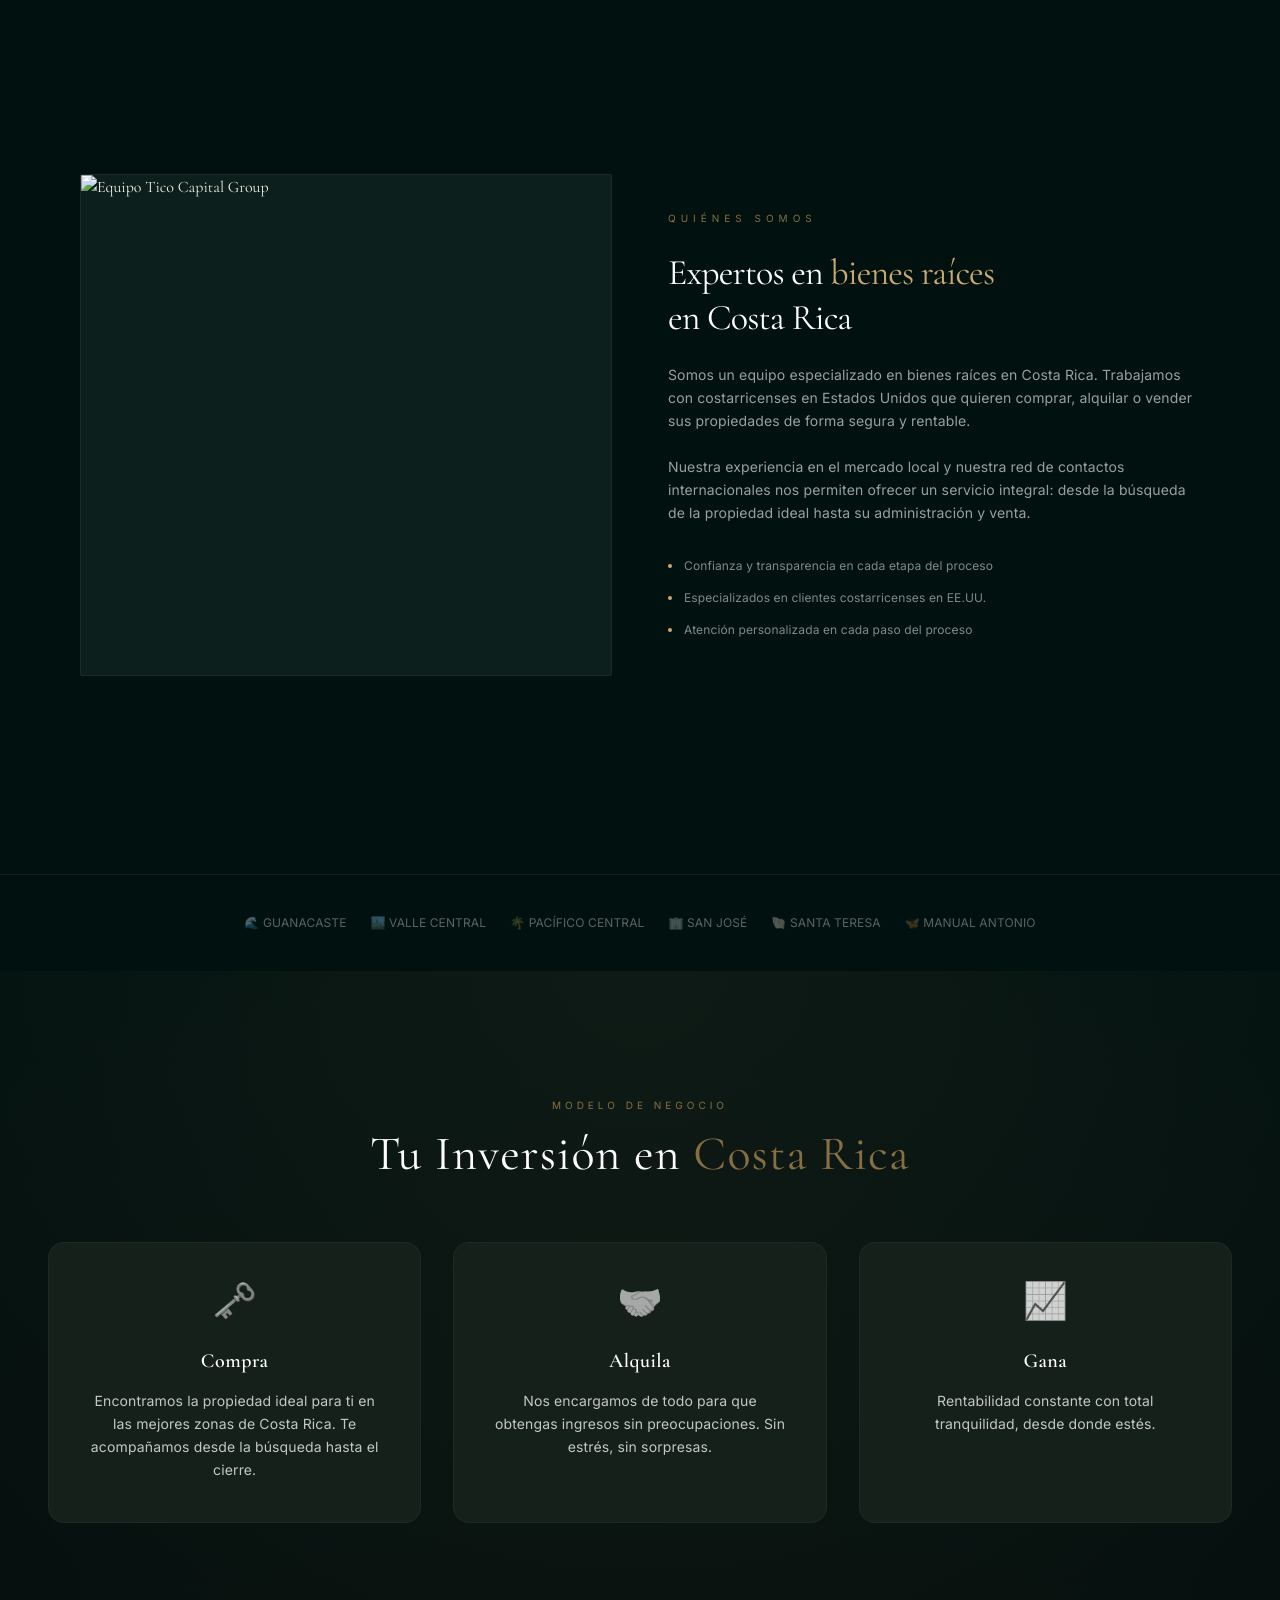
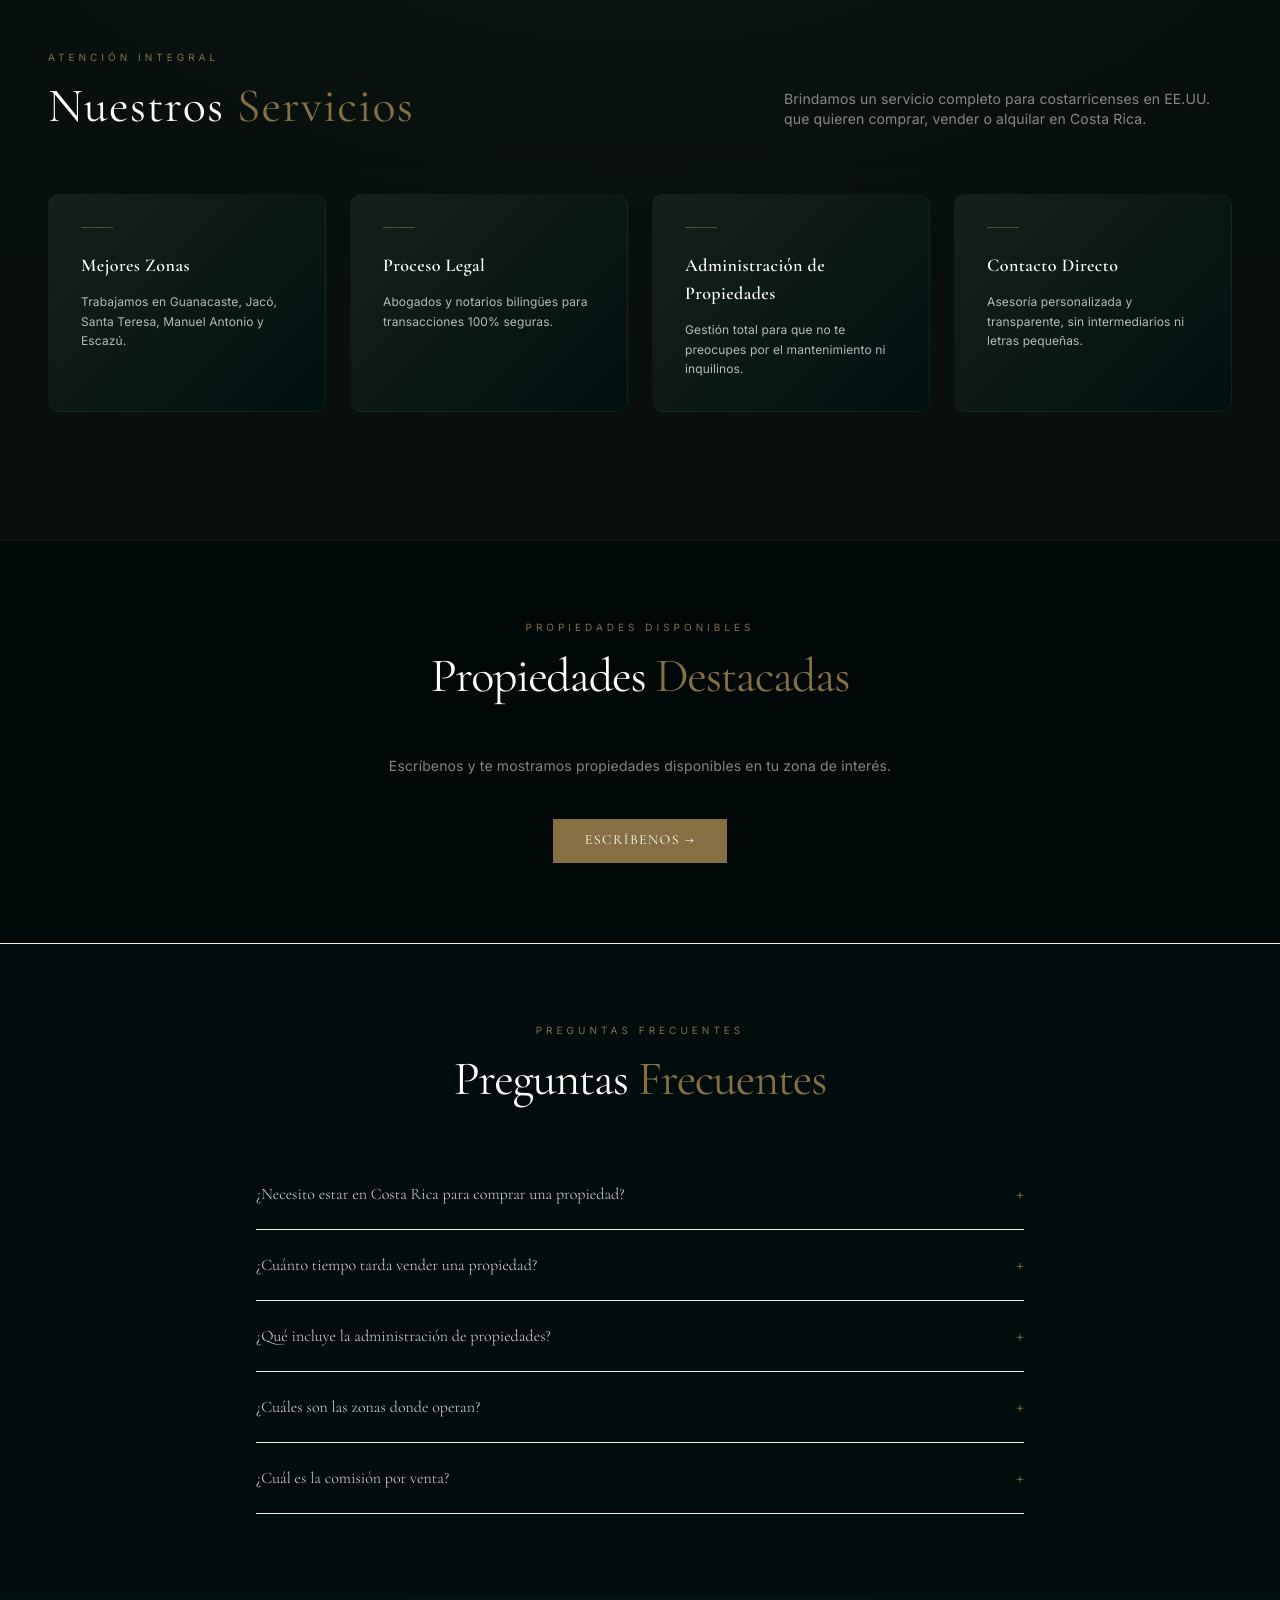
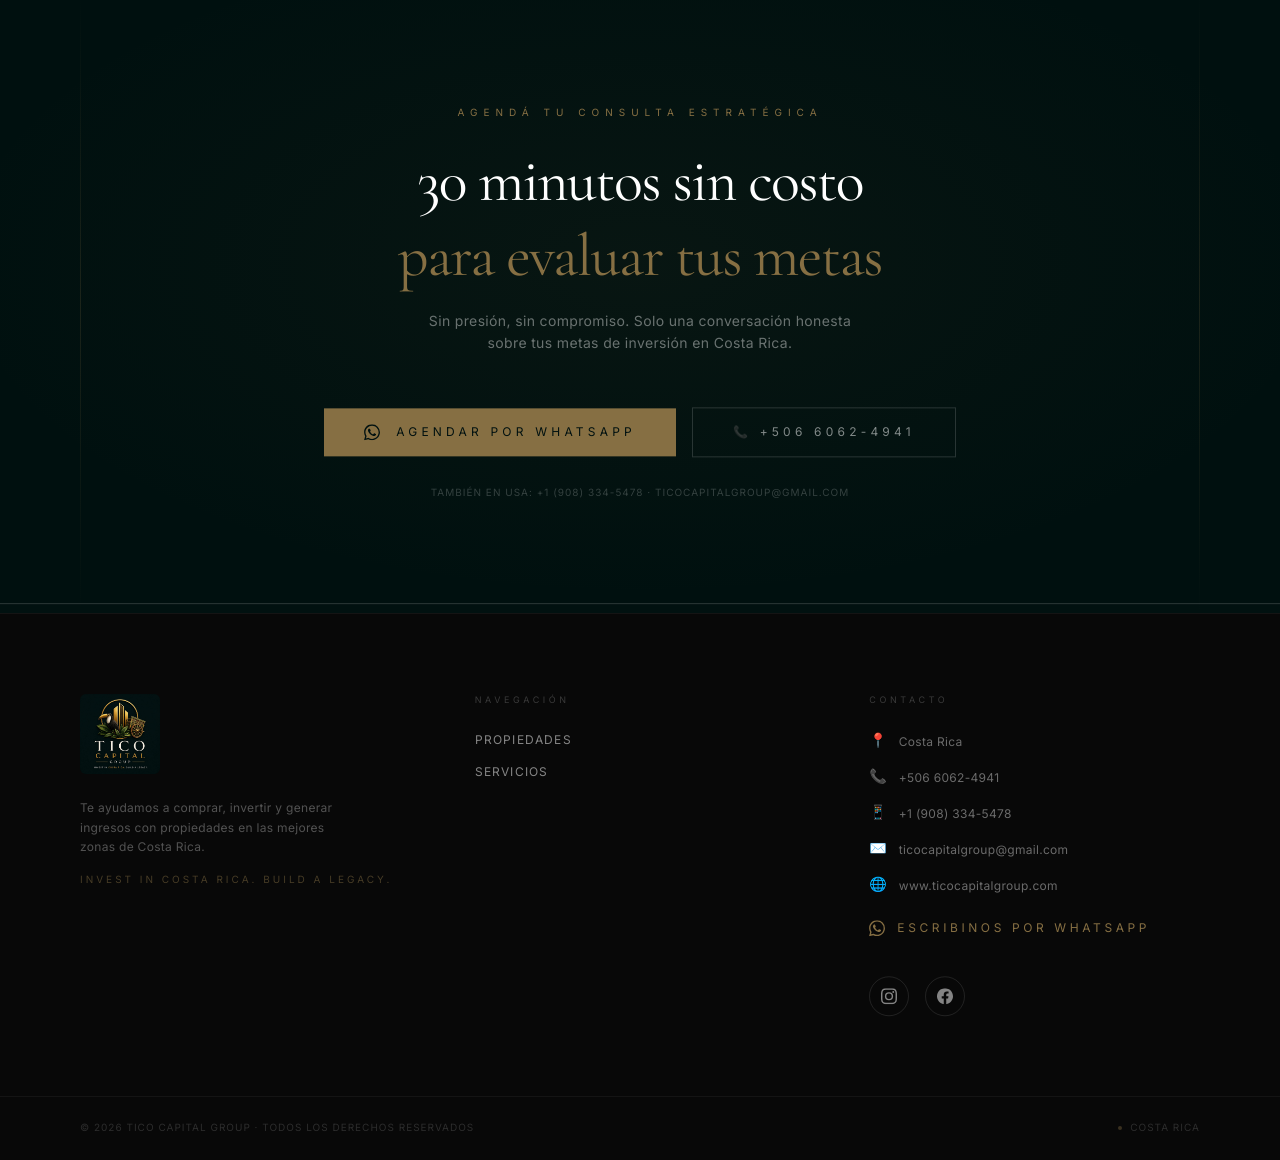
==== commit ff3d1494: "perf: smoother video scrubbing — 12000px TOTAL + RAF throttle + deltaMode - Increase TOTAL from 2800" ====
--- a/index.html
+++ b/index.html
@@ -420,7 +420,7 @@
 
     <script>
     (function() {
-      var TOTAL = 2800;   // total px of scroll needed to complete
+      var TOTAL = 12000;  // px of scroll to complete (more = finer frames per scroll)
       var accumulated = 0;
       var progress = 0;
       var isActive = false;
@@ -428,6 +428,8 @@
       var finished = false;
       var lastMsg = -1;
       var touchLastY = 0;
+      var rafPending = false;
+      var pendingTime = -1;
 
       var MSGS = [
         'Preparando el terreno…',
@@ -467,9 +469,16 @@
           duration = vid.duration && isFinite(vid.duration) ? vid.duration : 0;
         }
 
-        // Scrub video
+        // Scrub video — throttled to one seek per animation frame (60fps max)
         if (duration > 0) {
-          vid.currentTime = progress * duration;
+          pendingTime = progress * duration;
+          if (!rafPending) {
+            rafPending = true;
+            requestAnimationFrame(function() {
+              if (pendingTime >= 0) vid.currentTime = pendingTime;
+              rafPending = false;
+            });
+          }
         }
 
         // Progress bar — no transition for real-time feel
@@ -519,10 +528,14 @@
         isActive = true;
       }
 
-      // ── Wheel (desktop) ──
+      // ── Wheel / Trackpad (desktop) ──
       ov.addEventListener('wheel', function(e) {
         e.preventDefault();
-        onScroll(Math.abs(e.deltaY));
+        // deltaMode 0 = pixels (trackpad), 1 = lines (mouse wheel), 2 = pages
+        var delta = e.deltaY;
+        if (e.deltaMode === 1) delta *= 20;   // line → px
+        if (e.deltaMode === 2) delta *= 400;  // page → px
+        onScroll(Math.abs(delta));
       }, { passive: false });
 
       // ── Touch (mobile swipe up) ──
@@ -531,9 +544,9 @@
       }, { passive: true });
       ov.addEventListener('touchmove', function(e) {
         e.preventDefault();
-        var dy = touchLastY - e.touches[0].clientY; // positive = swipe up
+        var dy = touchLastY - e.touches[0].clientY;
         touchLastY = e.touches[0].clientY;
-        onScroll(dy * 2.5); // amplify touch
+        onScroll(Math.abs(dy) * 3);
       }, { passive: false });
 
       // ── Skip ──
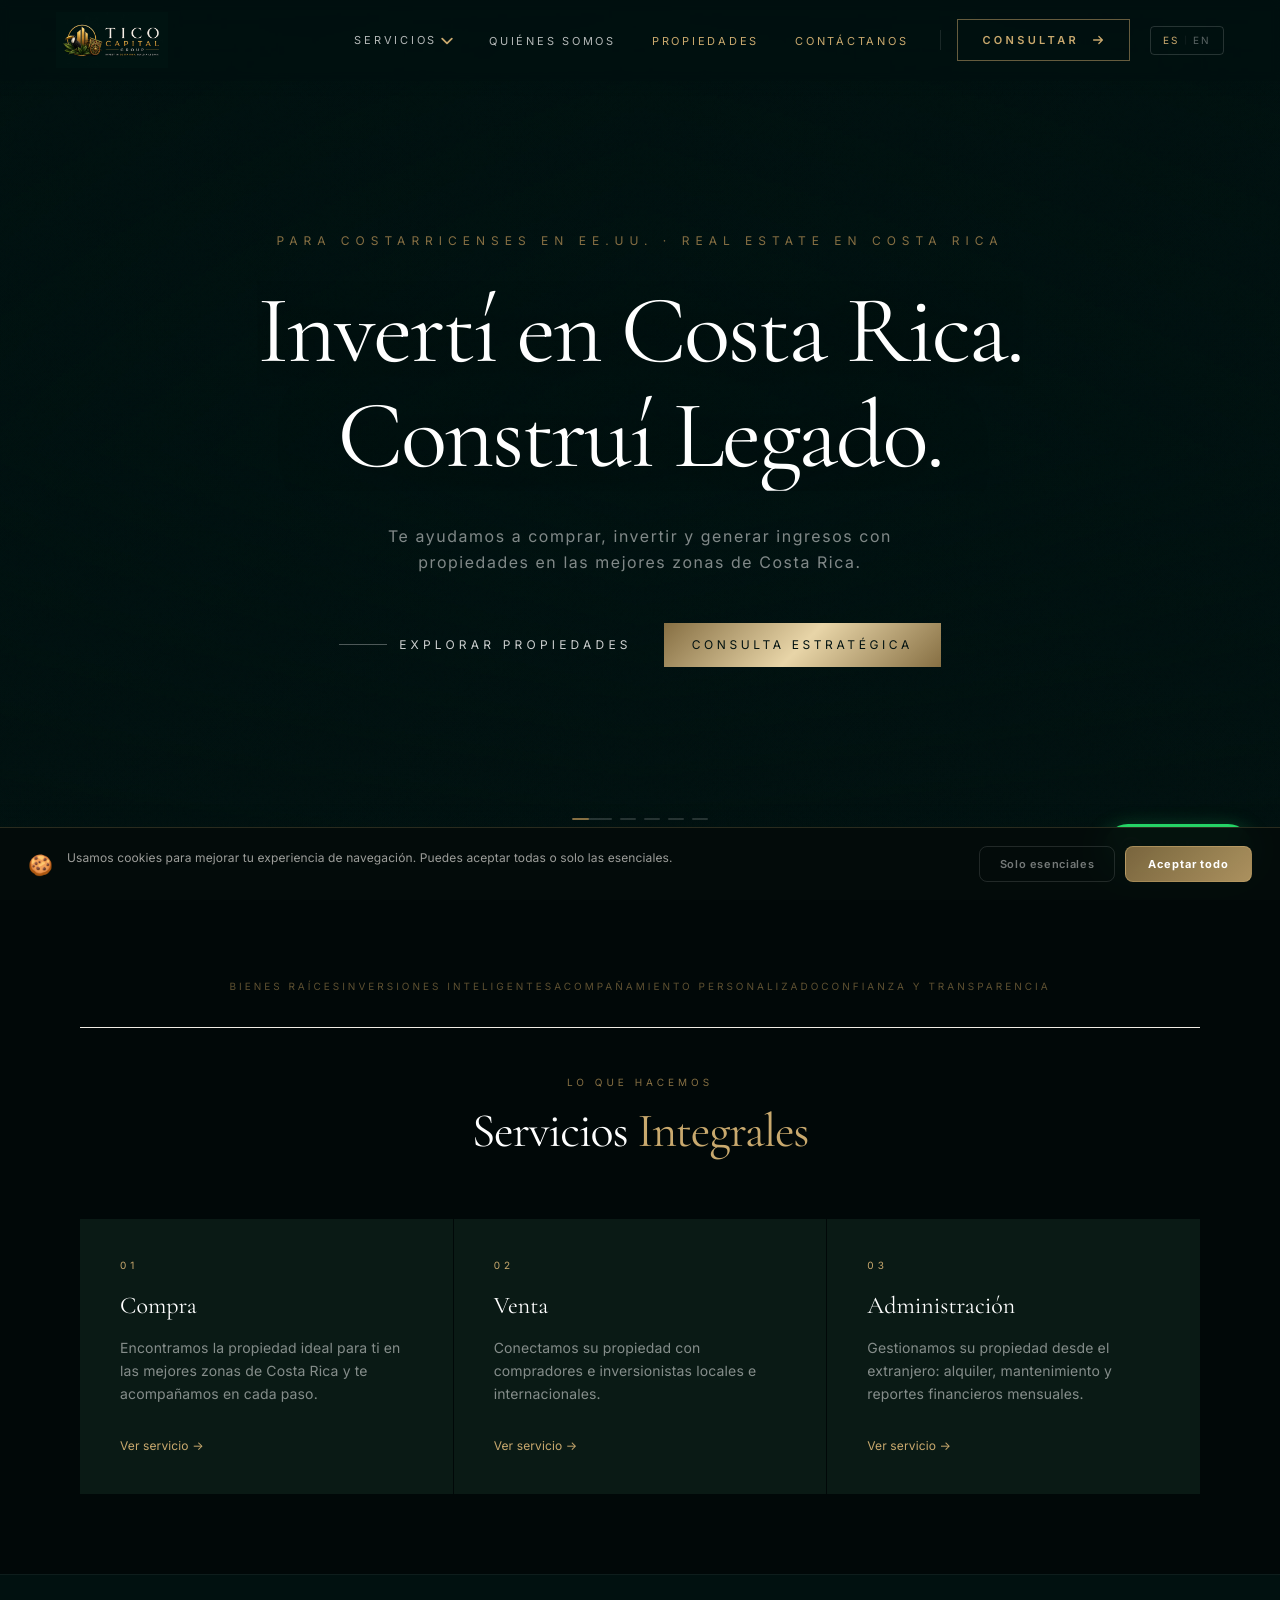
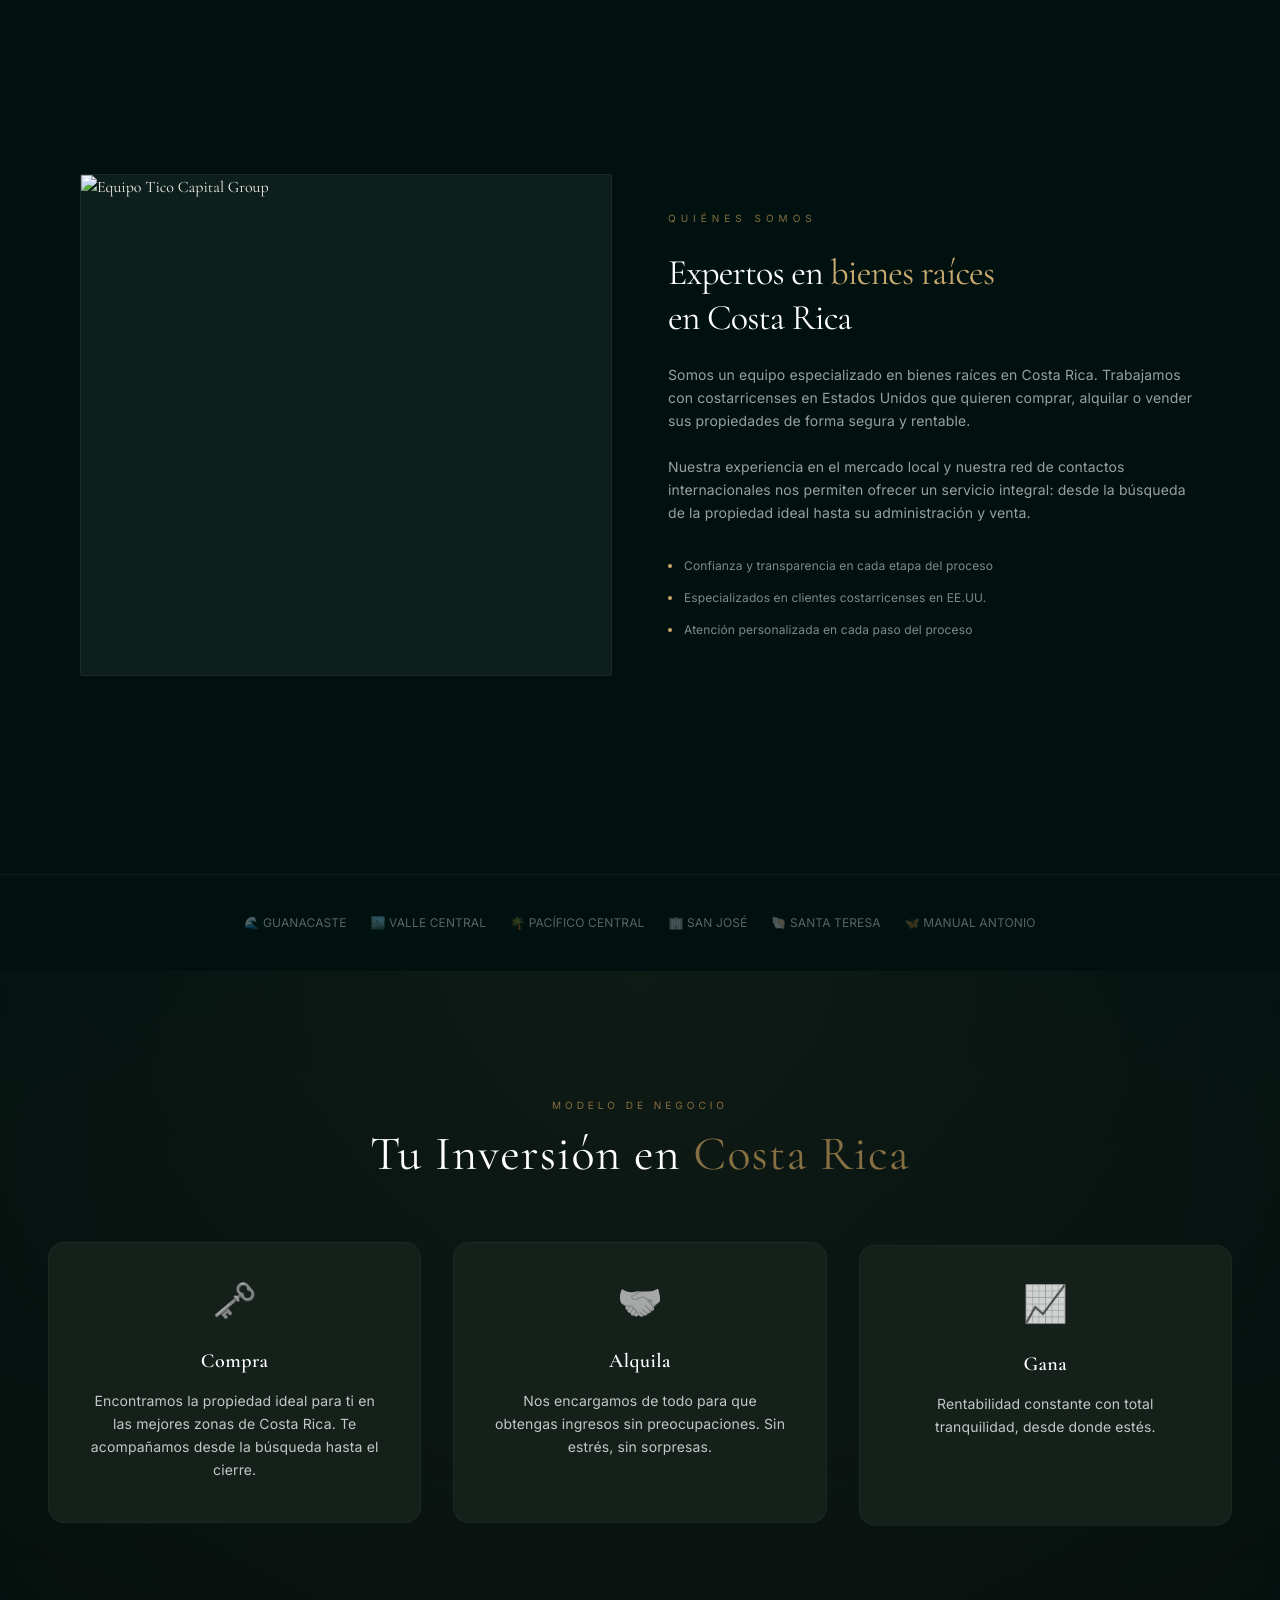
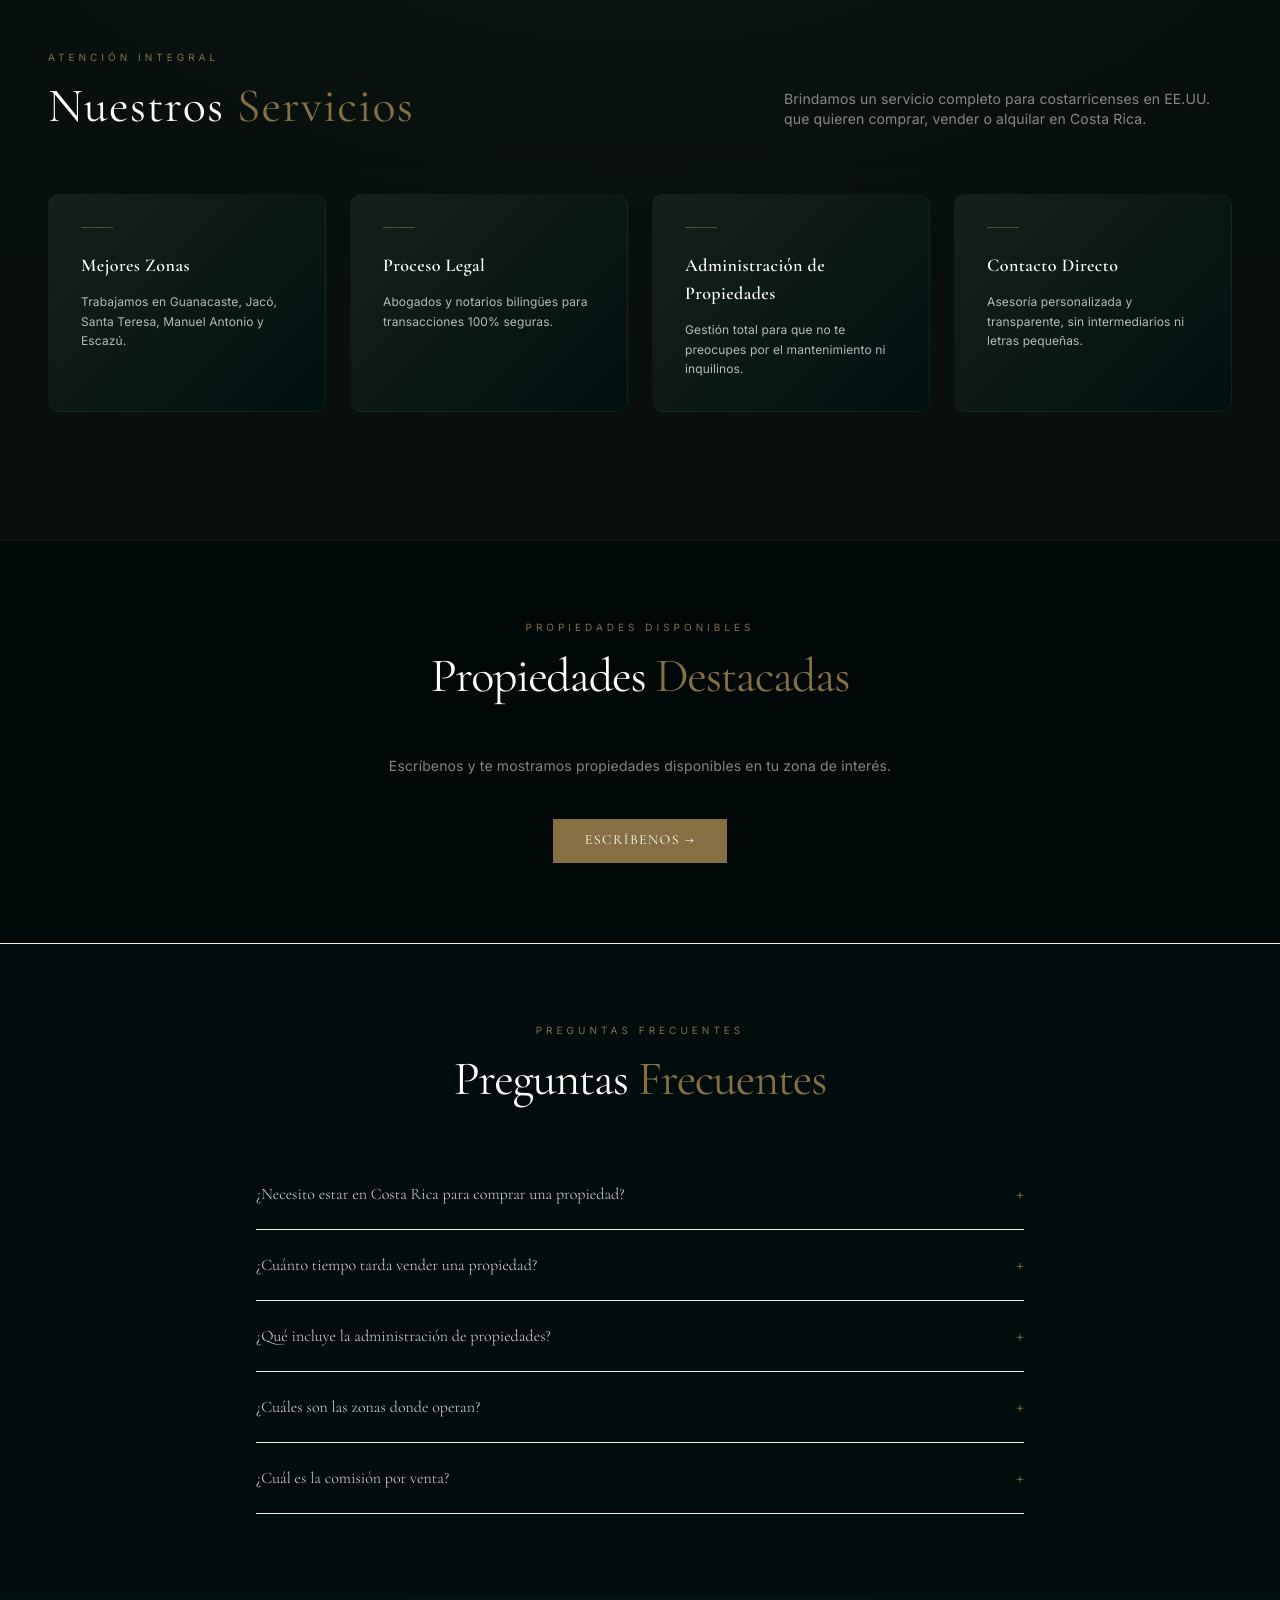
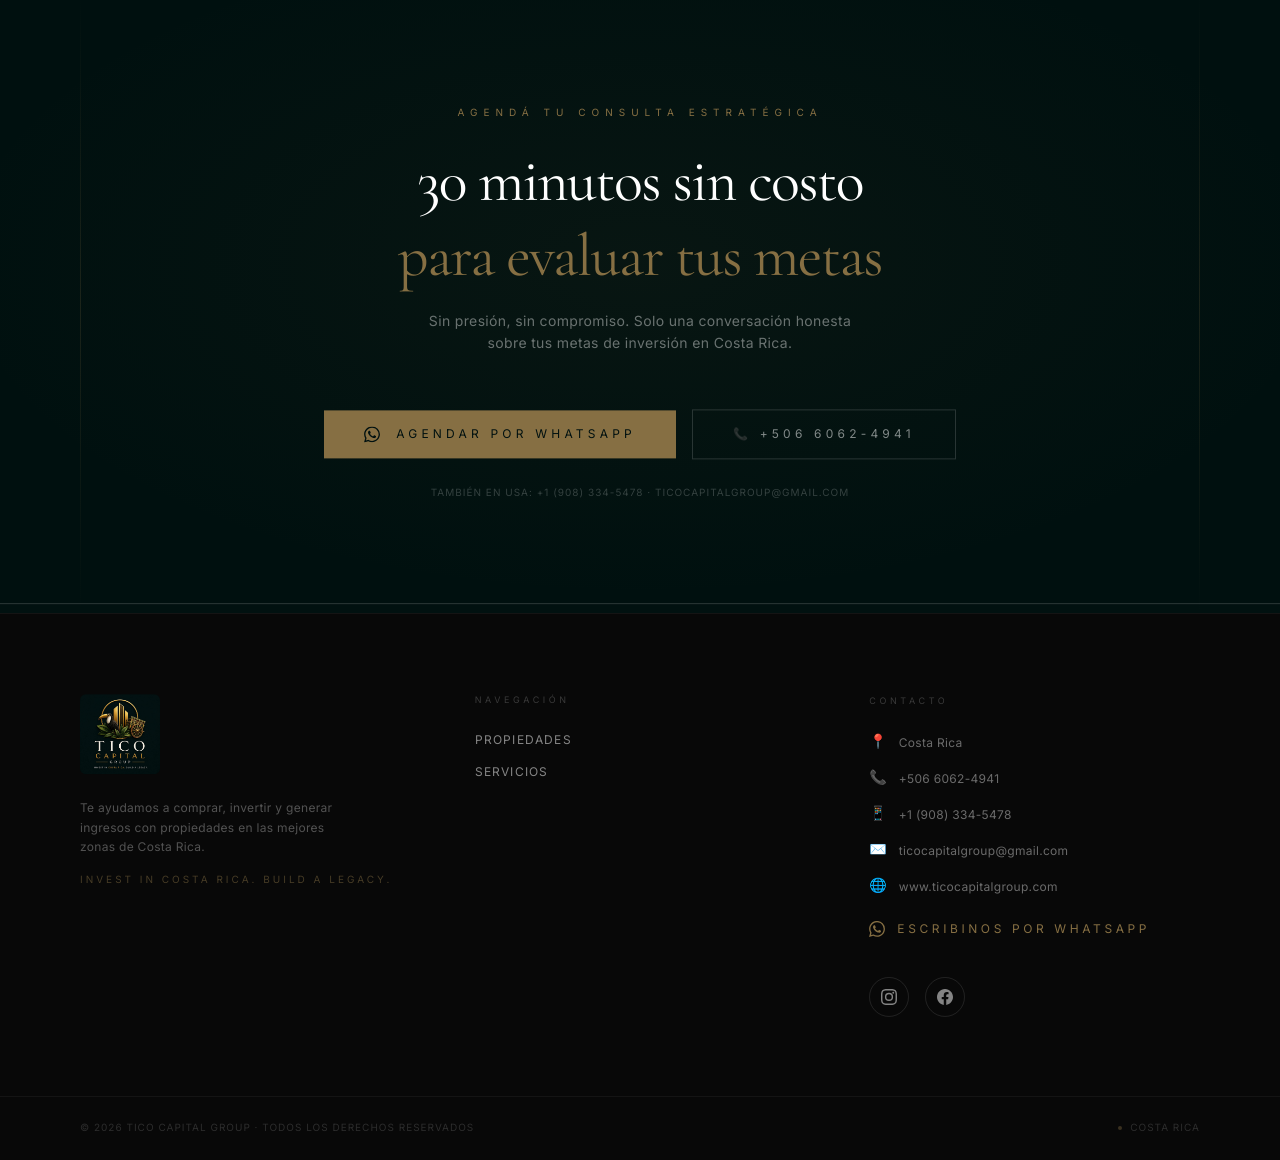
==== commit 19ad30b3: "revert: remove Scroll to Build, polish hero video loop - Completely removed the Click/Scroll to Buil" ====
--- a/index.html
+++ b/index.html
@@ -303,277 +303,77 @@
 
     <!-- USD/CRC toggle removed -->
 
-    <!-- ══ SCROLL TO BUILD — Fullscreen Immersive Intro ════════════════════ -->
-    <style>
-      #ctb-overlay {
-        position: fixed; inset: 0; z-index: 10100;
-        background: #011110; cursor: ns-resize;
-        display: none; overflow: hidden;
-        font-family: 'Inter', sans-serif;
-      }
-      #ctb-overlay.ctb-active { display: block; }
-      #ctb-overlay.ctb-closing {
-        animation: ctb-out .9s cubic-bezier(.4,0,.2,1) forwards;
-        pointer-events: none;
-      }
-      @keyframes ctb-out {
-        to { opacity:0; transform:scale(1.04); }
-      }
-
-      #ctb-video {
-        position: absolute; inset: 0;
-        width: 100%; height: 100%; object-fit: cover;
-      }
-      #ctb-grad {
-        position: absolute; inset: 0; pointer-events: none;
-        background: linear-gradient(to top,
-          rgba(1,17,16,.95) 0%, rgba(1,17,16,.4) 40%,
-          rgba(1,17,16,.1) 65%, rgba(1,17,16,.35) 100%);
-      }
-
-      /* ── Scroll hint (center) ── */
-      #ctb-hint {
-        position: absolute; bottom: 38%; left: 50%;
-        transform: translateX(-50%);
-        text-align: center; pointer-events: none;
-        transition: opacity .6s ease;
-      }
-      #ctb-hint-label {
-        font-family: 'Cormorant Garamond', Georgia, serif;
-        font-size: clamp(16px, 2.5vw, 24px);
-        font-weight: 400; letter-spacing: .18em;
-        color: rgba(240,237,232,.5); text-transform: uppercase;
-        margin-bottom: 18px;
-      }
-      #ctb-arrow {
-        width: 28px; height: 28px; margin: 0 auto;
-        border-right: 1.5px solid rgba(201,169,110,.6);
-        border-bottom: 1.5px solid rgba(201,169,110,.6);
-        transform: rotate(45deg);
-        animation: ctb-bounce 1.4s ease-in-out infinite;
-      }
-      @keyframes ctb-bounce {
-        0%,100% { transform: rotate(45deg) translateY(0); opacity:.5; }
-        50%      { transform: rotate(45deg) translateY(8px); opacity:1; }
-      }
-      #ctb-hint.ctb-gone { opacity: 0; }
-
-      /* ── Bottom UI ── */
-      #ctb-bottom {
-        position: absolute; bottom: 0; left: 0; right: 0;
-        padding: clamp(24px,5vw,52px) clamp(24px,6vw,64px);
-        pointer-events: none;
-      }
-      #ctb-msg {
-        font-family: 'Cormorant Garamond', Georgia, serif;
-        font-size: clamp(24px, 4vw, 50px);
-        font-weight: 400; letter-spacing: .04em;
-        color: #f0ede8; line-height: 1.2;
-        margin-bottom: 24px; min-height: 1.3em;
-        opacity: 1; transition: opacity .3s ease;
-      }
-      #ctb-msg.fade { opacity: 0; }
-      #ctb-bar-wrap {
-        height: 1.5px; background: rgba(255,255,255,.1);
-        overflow: hidden; margin-bottom: 0;
-      }
-      #ctb-bar {
-        height: 100%; width: 0%;
-        background: linear-gradient(90deg, rgba(184,137,58,.6), #c9a96e);
-        transition: width .08s linear;
-      }
-
-      /* ── Skip ── */
-      #ctb-skip {
-        position: absolute; top: 28px; right: 28px;
-        background: rgba(255,255,255,.07);
-        border: 1px solid rgba(255,255,255,.13);
-        color: rgba(255,255,255,.38);
-        font-family: 'Inter', sans-serif;
-        font-size: 10px; font-weight: 600;
-        letter-spacing: .16em; text-transform: uppercase;
-        padding: 9px 20px; border-radius: 4px;
-        cursor: pointer; pointer-events: all;
-        transition: all .2s;
-      }
-      #ctb-skip:hover { background:rgba(255,255,255,.13); color:rgba(255,255,255,.65); }
-
-      @media(max-width:500px) {
-        #ctb-skip { top:16px; right:16px; }
-        #ctb-bottom { padding: 24px 22px; }
-      }
-    </style>
-
-    <div id="ctb-overlay" role="region" aria-label="Construí tu futuro">
-      <video id="ctb-video" src="/hero.mp4" muted playsinline preload="auto"></video>
-      <div id="ctb-grad"></div>
-      <div id="ctb-hint">
-        <div id="ctb-hint-label">Scroll para construir</div>
-        <div id="ctb-arrow"></div>
-      </div>
-      <div id="ctb-bottom">
-        <div id="ctb-msg"></div>
-        <div id="ctb-bar-wrap"><div id="ctb-bar"></div></div>
-      </div>
-      <button id="ctb-skip">Skip →</button>
-    </div>
-
+    <!-- ══ Hero Video Polish (slower + smooth loop) ════════════════════════ -->
     <script>
     (function() {
-      var TOTAL = 12000;  // px of scroll to complete (more = finer frames per scroll)
-      var accumulated = 0;
-      var progress = 0;
-      var isActive = false;
-      var duration = 0;
-      var finished = false;
-      var lastMsg = -1;
-      var touchLastY = 0;
-      var rafPending = false;
-      var pendingTime = -1;
-
-      var MSGS = [
-        'Preparando el terreno…',
-        'Cimentando las bases…',
-        'Levantando las paredes…',
-        'Techos y estructura…',
-        'Instalaciones y acabados…',
-        'Los \xFAltimos detalles…',
-        'Las puertas abiertas para ti…',
-        'Tu propiedad te espera ❖'
-      ];
-
-      var ov    = document.getElementById('ctb-overlay');
-      var vid   = document.getElementById('ctb-video');
-      var bar   = document.getElementById('ctb-bar');
-      var msg   = document.getElementById('ctb-msg');
-      var hint  = document.getElementById('ctb-hint');
-      var skip  = document.getElementById('ctb-skip');
-
-      function setMsg(txt) {
-        msg.classList.add('fade');
-        var t = txt;
-        setTimeout(function() { msg.textContent = t; msg.classList.remove('fade'); }, 280);
-      }
-
-      function onScroll(delta) {
-        if (!isActive || finished || delta <= 0) return;
-
-        // Hide hint after first scroll
-        if (accumulated === 0) hint.classList.add('ctb-gone');
-
-        accumulated = Math.min(accumulated + delta, TOTAL);
-        progress = accumulated / TOTAL;
-
-        // Refresh duration every tick until we have it
-        if (!duration || !isFinite(duration)) {
-          duration = vid.duration && isFinite(vid.duration) ? vid.duration : 0;
+      // Wait for the properties page video to render, then enhance it
+      var _v = null;
+
+      function initVideo(v) {
+        if (v._polished) return;
+        v._polished = true;
+
+        // ── 1. Slower playback ──
+        v.playbackRate = 0.65;
+        v.addEventListener('play', function() { v.playbackRate = 0.65; });
+
+        // ── 2. Fade to black at end, fade back on loop ──
+        var fade = document.createElement('div');
+        fade.style.cssText = [
+          'position:absolute','inset:0',
+          'background:#011110',
+          'opacity:0',
+          'pointer-events:none',
+          'z-index:3',
+          'transition:opacity 1.8s ease'
+        ].join(';');
+        v.parentNode.appendChild(fade);
+
+        var fadingOut = false;
+
+        v.addEventListener('timeupdate', function() {
+          if (!v.duration || !isFinite(v.duration)) return;
+          var remaining = v.duration - v.currentTime;
+
+          if (remaining < 2.5 && !fadingOut) {
+            // Near end → fade to black
+            fade.style.opacity = String(Math.min(1, (2.5 - remaining) / 2.2).toFixed(3));
+          } else if (remaining >= 2.5) {
+            // Past the fade zone → reset
+            fadingOut = false;
+          }
+        });
+
+        // When video loops back to start → quickly fade back out
+        v.addEventListener('seeked', function() {
+          if (v.currentTime < 0.5) {
+            fadingOut = true;
+            fade.style.transition = 'opacity 0s';
+            fade.style.opacity = '1';
+            setTimeout(function() {
+              fade.style.transition = 'opacity 1.2s ease';
+              fade.style.opacity = '0';
+              setTimeout(function() { fadingOut = false; }, 1400);
+            }, 80);
+          }
+        });
+      }
+
+      // Poll every 400ms until the hero video appears in DOM
+      var attempts = 0;
+      var poll = setInterval(function() {
+        attempts++;
+        var v = document.querySelector('video[src="/hero.mp4"]');
+        if (v && v !== _v) {
+          _v = v;
+          initVideo(v);
         }
-
-        // Scrub video — throttled to one seek per animation frame (60fps max)
-        if (duration > 0) {
-          pendingTime = progress * duration;
-          if (!rafPending) {
-            rafPending = true;
-            requestAnimationFrame(function() {
-              if (pendingTime >= 0) vid.currentTime = pendingTime;
-              rafPending = false;
-            });
-          }
-        }
-
-        // Progress bar — no transition for real-time feel
-        bar.style.width = (progress * 100) + '%';
-
-        // Update message at 8 milestones
-        var step = Math.min(Math.floor(progress * MSGS.length), MSGS.length - 1);
-        if (step !== lastMsg) {
-          lastMsg = step;
-          setMsg(MSGS[step]);
-        }
-
-        // Done
-        if (progress >= 1) {
-          finished = true;
-          isActive = false;
-          setTimeout(finish, 1200);
-        }
-      }
-
-      function finish() {
-        ov.classList.add('ctb-closing');
-        document.body.style.overflow = '';
-        setTimeout(function() {
-          ov.classList.remove('ctb-active', 'ctb-closing');
-        }, 950);
-      }
-
-      function show() {
-        accumulated = 0; progress = 0; finished = false; lastMsg = -1;
-        bar.style.width = '0%';
-        msg.textContent = '';
-        msg.classList.remove('fade');
-        hint.classList.remove('ctb-gone');
-
-        vid.currentTime = 0;
-        duration = vid.duration || 0;
-        if (!duration) {
-          vid.addEventListener('loadedmetadata', function h() {
-            duration = vid.duration; vid.removeEventListener('loadedmetadata', h);
-          });
-        }
-
-        ov.classList.remove('ctb-closing');
-        ov.classList.add('ctb-active');
-        document.body.style.overflow = 'hidden';
-        isActive = true;
-      }
-
-      // ── Wheel / Trackpad (desktop) ──
-      ov.addEventListener('wheel', function(e) {
-        e.preventDefault();
-        // deltaMode 0 = pixels (trackpad), 1 = lines (mouse wheel), 2 = pages
-        var delta = e.deltaY;
-        if (e.deltaMode === 1) delta *= 20;   // line → px
-        if (e.deltaMode === 2) delta *= 400;  // page → px
-        onScroll(Math.abs(delta));
-      }, { passive: false });
-
-      // ── Touch (mobile swipe up) ──
-      ov.addEventListener('touchstart', function(e) {
-        touchLastY = e.touches[0].clientY;
-      }, { passive: true });
-      ov.addEventListener('touchmove', function(e) {
-        e.preventDefault();
-        var dy = touchLastY - e.touches[0].clientY;
-        touchLastY = e.touches[0].clientY;
-        onScroll(Math.abs(dy) * 3);
-      }, { passive: false });
-
-      // ── Skip ──
-      skip.addEventListener('click', function(e) {
-        e.stopPropagation(); isActive = false; finish();
-      });
-
-      // ── Keyboard ──
-      document.addEventListener('keydown', function(e) {
-        if (!isActive) return;
-        if (e.code === 'ArrowDown' || e.code === 'Space') { onScroll(200); e.preventDefault(); }
-        if (e.code === 'Escape') { isActive = false; finish(); }
-      });
-
-      // ── Triggers ──
-      window._showBuildIntro = show;
-
-      window.addEventListener('load', function() {
-        if (window.location.hash === '#propiedades') setTimeout(show, 400);
-      });
-      window.addEventListener('hashchange', function() {
-        if (window.location.hash === '#propiedades') show();
-      });
+        if (attempts > 60) clearInterval(poll); // give up after 24s
+      }, 400);
 
     })();
     </script>
-    <!-- ══ /SCROLL TO BUILD ═══════════════════════════════════════════════════ -->
+    <!-- ══ /Hero Video Polish ═════════════════════════════════════════════════ -->
 
     <!-- ── Floating WhatsApp Button ──────────────────────────────── -->
     <style>
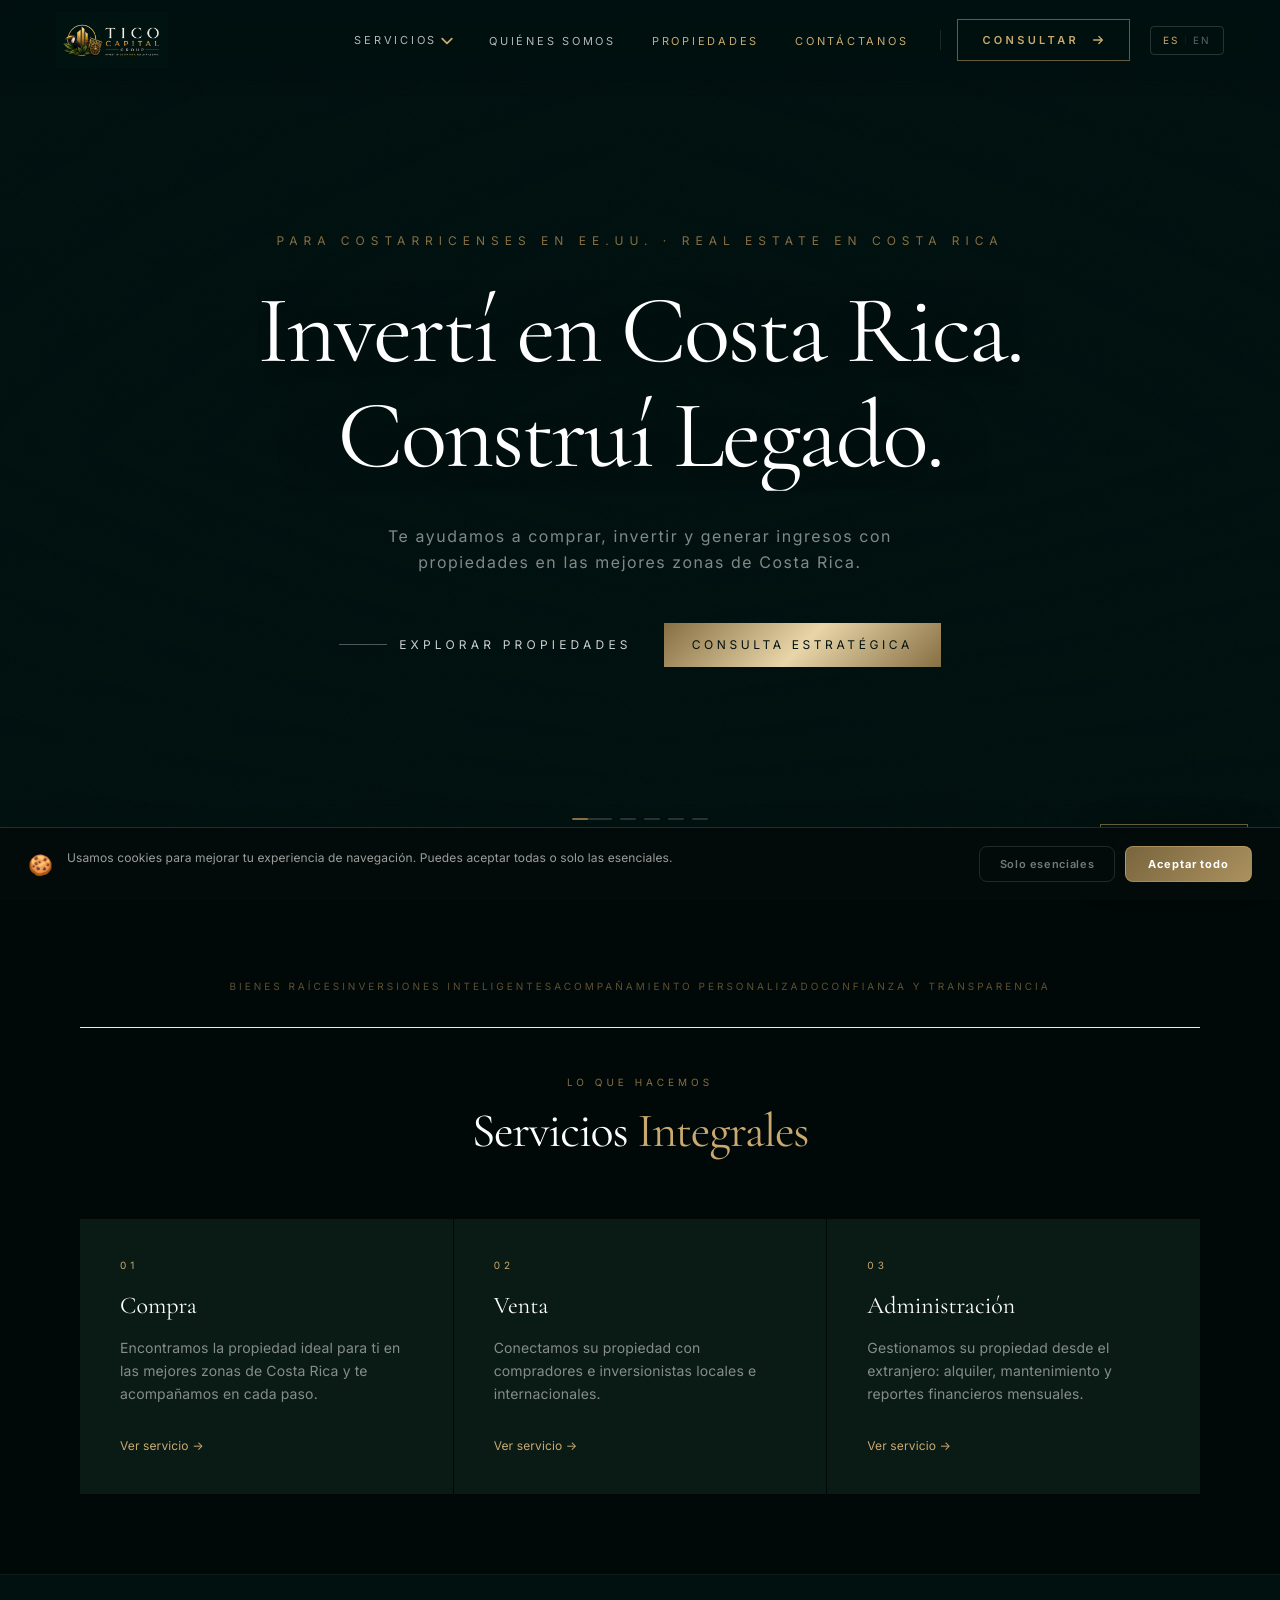
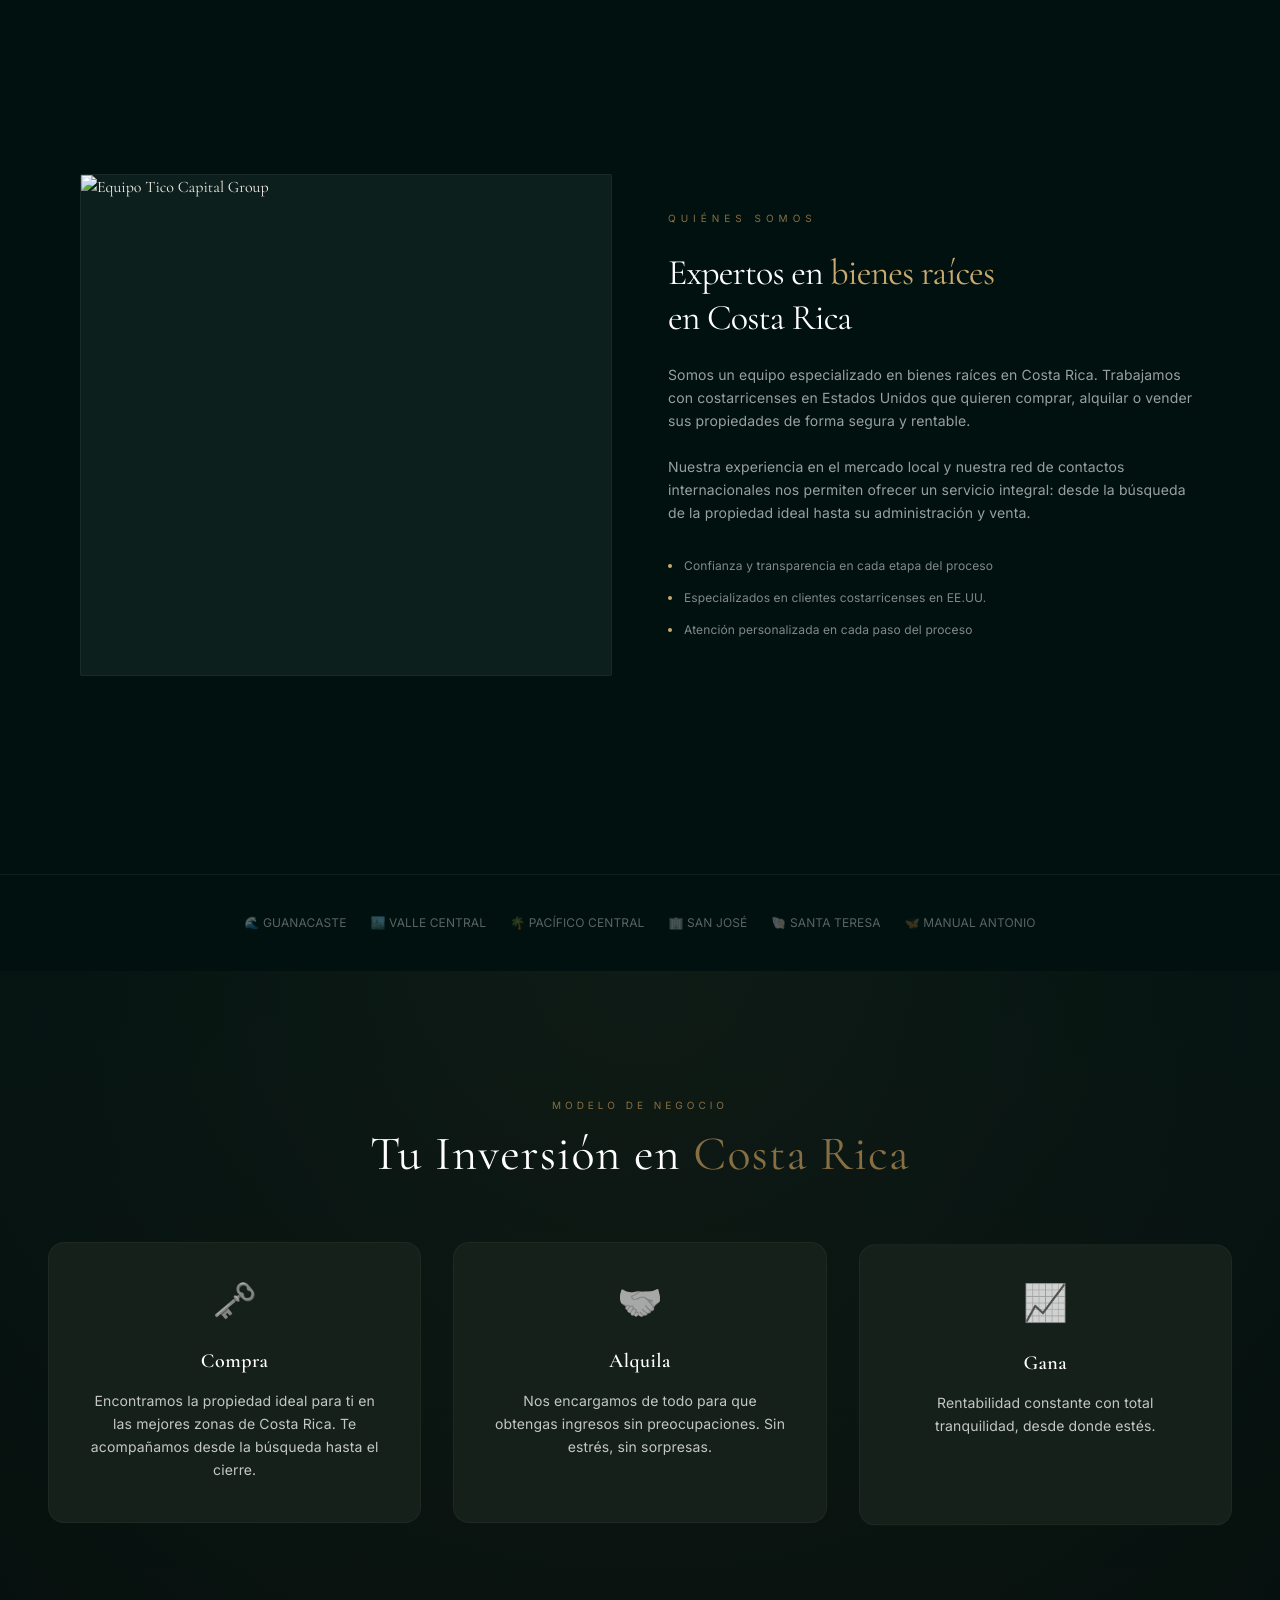
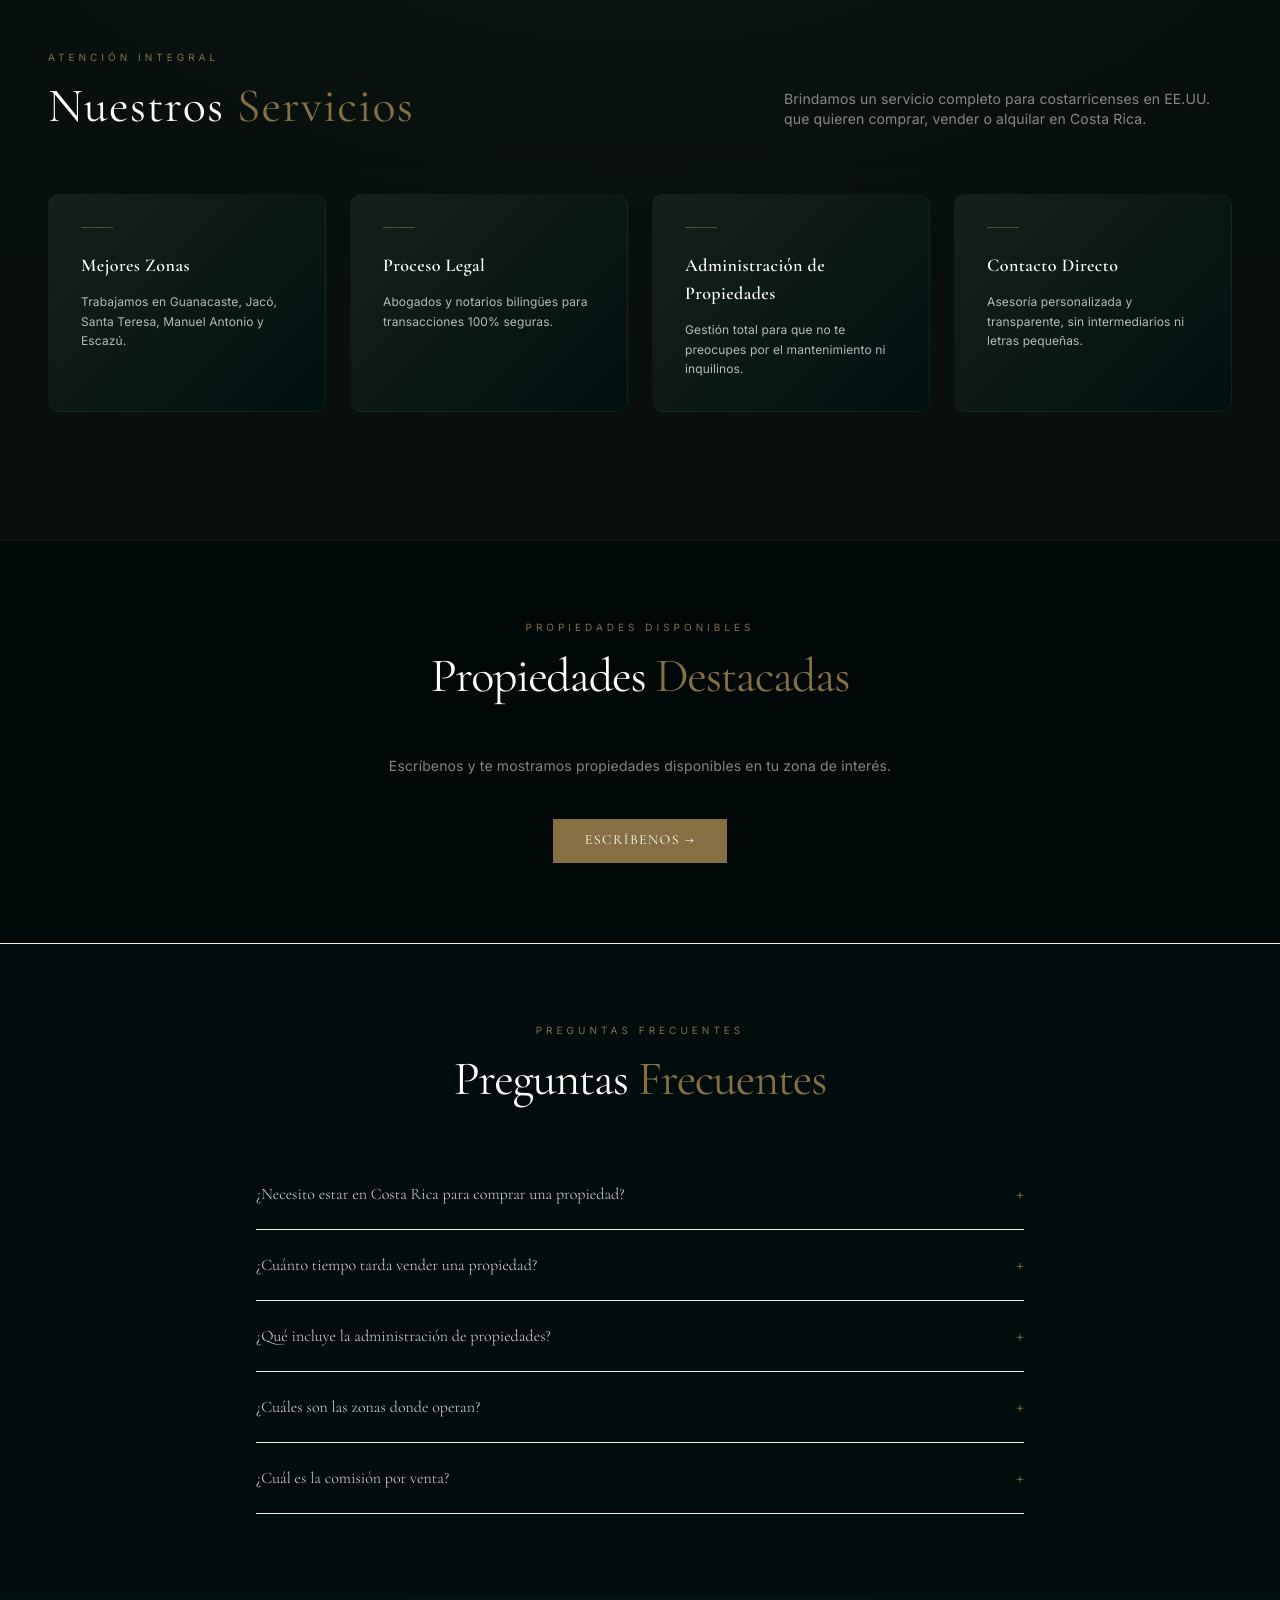
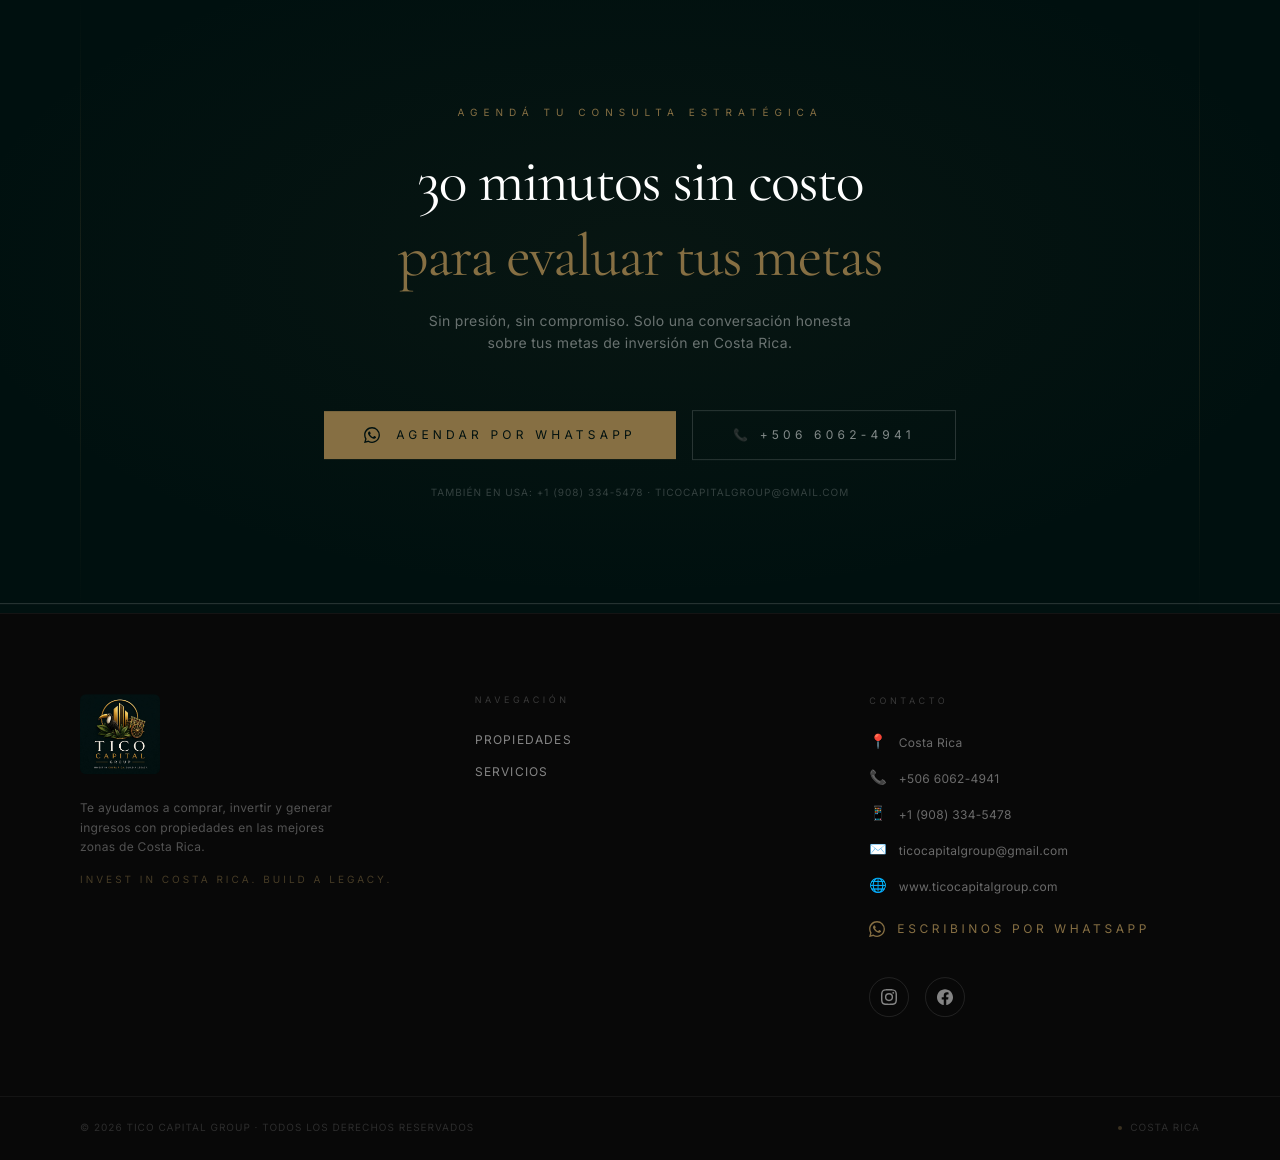
==== commit 0d7116e8: "fix: replace green WA button with premium dark/gold floating button Remove the green WhatsApp button" ====
--- a/index.html
+++ b/index.html
@@ -375,17 +375,49 @@
     </script>
     <!-- ══ /Hero Video Polish ═════════════════════════════════════════════════ -->
 
-    <!-- ── Floating WhatsApp Button ──────────────────────────────── -->
+    <!-- ── Floating WhatsApp Button (premium) ───────────────────── -->
     <style>
-      #wa-float{position:fixed;bottom:28px;right:28px;z-index:8888;display:flex;align-items:center;gap:10px;background:#25d366;color:#fff;border-radius:50px;padding:13px 20px 13px 16px;box-shadow:0 4px 20px rgba(37,211,102,.35),0 2px 8px rgba(0,0,0,.2);cursor:pointer;text-decoration:none;font-family:'Inter',sans-serif;font-size:13px;font-weight:600;letter-spacing:.02em;transition:transform .2s,box-shadow .2s;animation:wa-pulse 3s ease-in-out infinite}
-      #wa-float:hover{transform:translateY(-3px) scale(1.04);box-shadow:0 8px 28px rgba(37,211,102,.45),0 4px 12px rgba(0,0,0,.2);animation:none}
-      #wa-float svg{flex-shrink:0}
-      @keyframes wa-pulse{0%,100%{box-shadow:0 4px 20px rgba(37,211,102,.35),0 0 0 0 rgba(37,211,102,.4)}50%{box-shadow:0 4px 20px rgba(37,211,102,.35),0 0 0 10px rgba(37,211,102,0)}}
-      @media(max-width:480px){#wa-float .wa-txt{display:none}#wa-float{padding:14px;border-radius:50%}}
+      #wa-float {
+        position: fixed; bottom: 32px; right: 32px; z-index: 8888;
+        display: flex; align-items: center; gap: 10px;
+        border: 1px solid rgba(201,169,110,.5);
+        background: rgba(1,17,16,.92);
+        backdrop-filter: blur(12px); -webkit-backdrop-filter: blur(12px);
+        color: #c9a96e;
+        padding: 13px 22px 13px 16px;
+        text-decoration: none;
+        font-family: 'Inter', sans-serif;
+        font-size: 11px; font-weight: 600;
+        letter-spacing: .22em; text-transform: uppercase;
+        cursor: pointer;
+        overflow: hidden;
+        transition: border-color .3s, color .3s, transform .2s;
+        box-shadow: 0 8px 32px rgba(0,0,0,.35);
+      }
+      #wa-float::before {
+        content: '';
+        position: absolute; inset: 0;
+        background: #c9a96e;
+        transform: translateY(100%);
+        transition: transform .35s cubic-bezier(.4,0,.2,1);
+      }
+      #wa-float:hover { border-color: #c9a96e; color: #011110; transform: translateY(-2px); }
+      #wa-float:hover::before { transform: translateY(0); }
+      #wa-float svg, #wa-float span { position: relative; z-index: 1; }
+      #wa-float svg { transition: fill .3s; fill: #c9a96e; }
+      #wa-float:hover svg { fill: #011110; }
+      @media (max-width: 480px) {
+        #wa-float .wa-txt { display: none; }
+        #wa-float { padding: 14px; bottom: 24px; right: 20px; }
+      }
     </style>
-    <a id="wa-float" href="https://wa.me/50660624941?text=Hola%2C%20me%20interesa%20saber%20m%C3%A1s%20sobre%20sus%20propiedades." target="_blank" rel="noopener noreferrer" aria-label="Escribir por WhatsApp">
-      <svg width="22" height="22" viewBox="0 0 24 24" fill="white"><path d="M17.472 14.382c-.297-.149-1.758-.867-2.03-.967-.273-.099-.471-.148-.67.15-.197.297-.767.966-.94 1.164-.173.199-.347.223-.644.075-.297-.15-1.255-.463-2.39-1.475-.883-.788-1.48-1.761-1.653-2.059-.173-.297-.018-.458.13-.606.134-.133.298-.347.446-.52.149-.174.198-.298.298-.497.099-.198.05-.371-.025-.52-.075-.149-.669-1.612-.916-2.207-.242-.579-.487-.5-.669-.51-.173-.008-.371-.01-.57-.01-.198 0-.52.074-.792.372-.272.297-1.04 1.016-1.04 2.479 0 1.462 1.065 2.875 1.213 3.074.149.198 2.096 3.2 5.077 4.487.709.306 1.262.489 1.694.625.712.227 1.36.195 1.871.118.571-.085 1.758-.719 2.006-1.413.248-.694.248-1.289.173-1.413-.074-.124-.272-.198-.57-.347m-5.421 7.403h-.004a9.87 9.87 0 01-5.031-1.378l-.361-.214-3.741.982.998-3.648-.235-.374a9.86 9.86 0 01-1.51-5.26c.001-5.45 4.436-9.884 9.888-9.884 2.64 0 5.122 1.03 6.988 2.898a9.825 9.825 0 012.893 6.994c-.003 5.45-4.437 9.884-9.885 9.884m8.413-18.297A11.815 11.815 0 0012.05 0C5.495 0 .16 5.335.157 11.892c0 2.096.547 4.142 1.588 5.945L.057 24l6.305-1.654a11.882 11.882 0 005.683 1.448h.005c6.554 0 11.89-5.335 11.893-11.893a11.821 11.821 0 00-3.48-8.413Z"/></svg>
-      <span class="wa-txt">¿Hablamos?</span>
+    <a id="wa-float"
+       href="https://wa.me/50660624941?text=Hola%2C%20me%20interesa%20saber%20m%C3%A1s%20sobre%20sus%20propiedades."
+       target="_blank" rel="noopener noreferrer" aria-label="Escribir por WhatsApp">
+      <svg width="16" height="16" viewBox="0 0 24 24">
+        <path d="M17.472 14.382c-.297-.149-1.758-.867-2.03-.967-.273-.099-.471-.148-.67.15-.197.297-.767.966-.94 1.164-.173.199-.347.223-.644.075-.297-.15-1.255-.463-2.39-1.475-.883-.788-1.48-1.761-1.653-2.059-.173-.297-.018-.458.13-.606.134-.133.298-.347.446-.52.149-.174.198-.298.298-.497.099-.198.05-.371-.025-.52-.075-.149-.669-1.612-.916-2.207-.242-.579-.487-.5-.669-.51-.173-.008-.371-.01-.57-.01-.198 0-.52.074-.792.372-.272.297-1.04 1.016-1.04 2.479 0 1.462 1.065 2.875 1.213 3.074.149.198 2.096 3.2 5.077 4.487.709.306 1.262.489 1.694.625.712.227 1.36.195 1.871.118.571-.085 1.758-.719 2.006-1.413.248-.694.248-1.289.173-1.413-.074-.124-.272-.198-.57-.347m-5.421 7.403h-.004a9.87 9.87 0 01-5.031-1.378l-.361-.214-3.741.982.998-3.648-.235-.374a9.86 9.86 0 01-1.51-5.26c.001-5.45 4.436-9.884 9.888-9.884 2.64 0 5.122 1.03 6.988 2.898a9.825 9.825 0 012.893 6.994c-.003 5.45-4.437 9.884-9.885 9.884m8.413-18.297A11.815 11.815 0 0012.05 0C5.495 0 .16 5.335.157 11.892c0 2.096.547 4.142 1.588 5.945L.057 24l6.305-1.654a11.882 11.882 0 005.683 1.448h.005c6.554 0 11.89-5.335 11.893-11.893a11.821 11.821 0 00-3.48-8.413Z"/>
+      </svg>
+      <span class="wa-txt">WhatsApp</span>
     </a>
     <!-- ── /Floating WhatsApp Button ────────────────────────────── -->
 
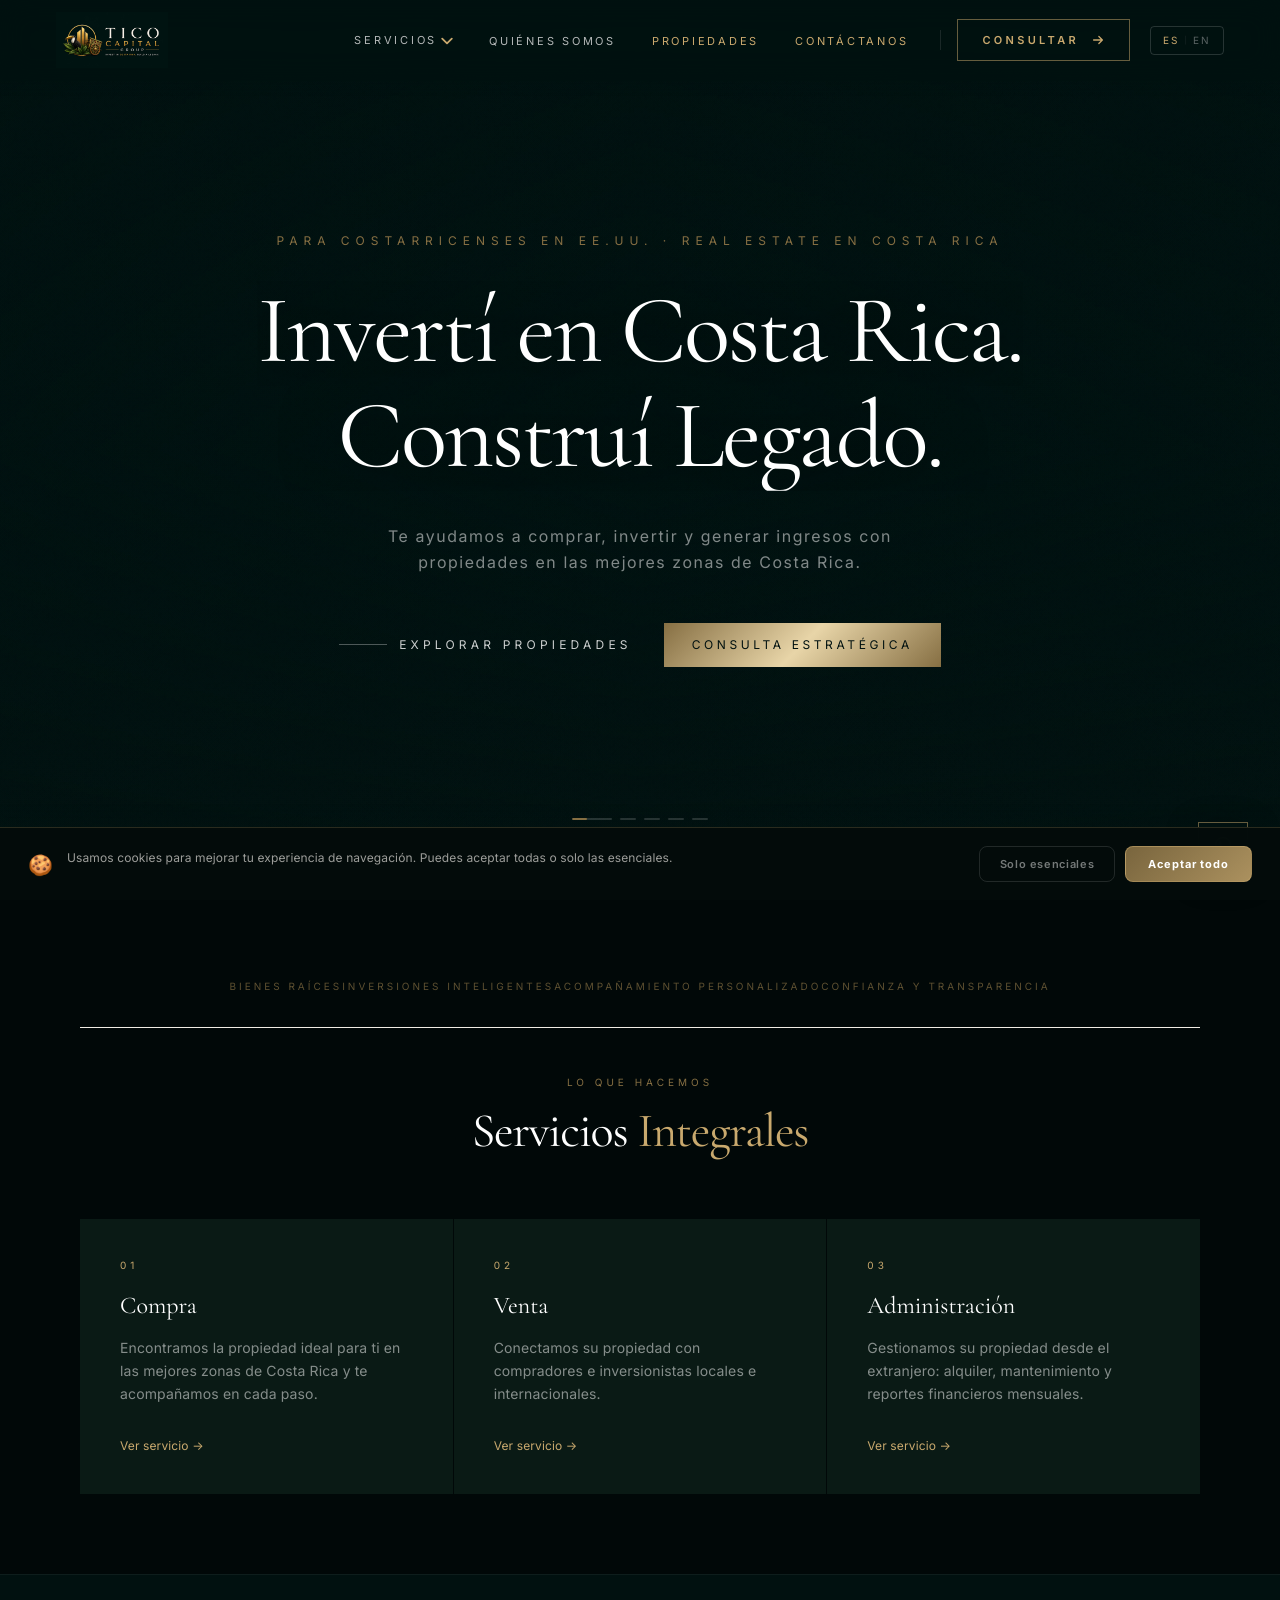
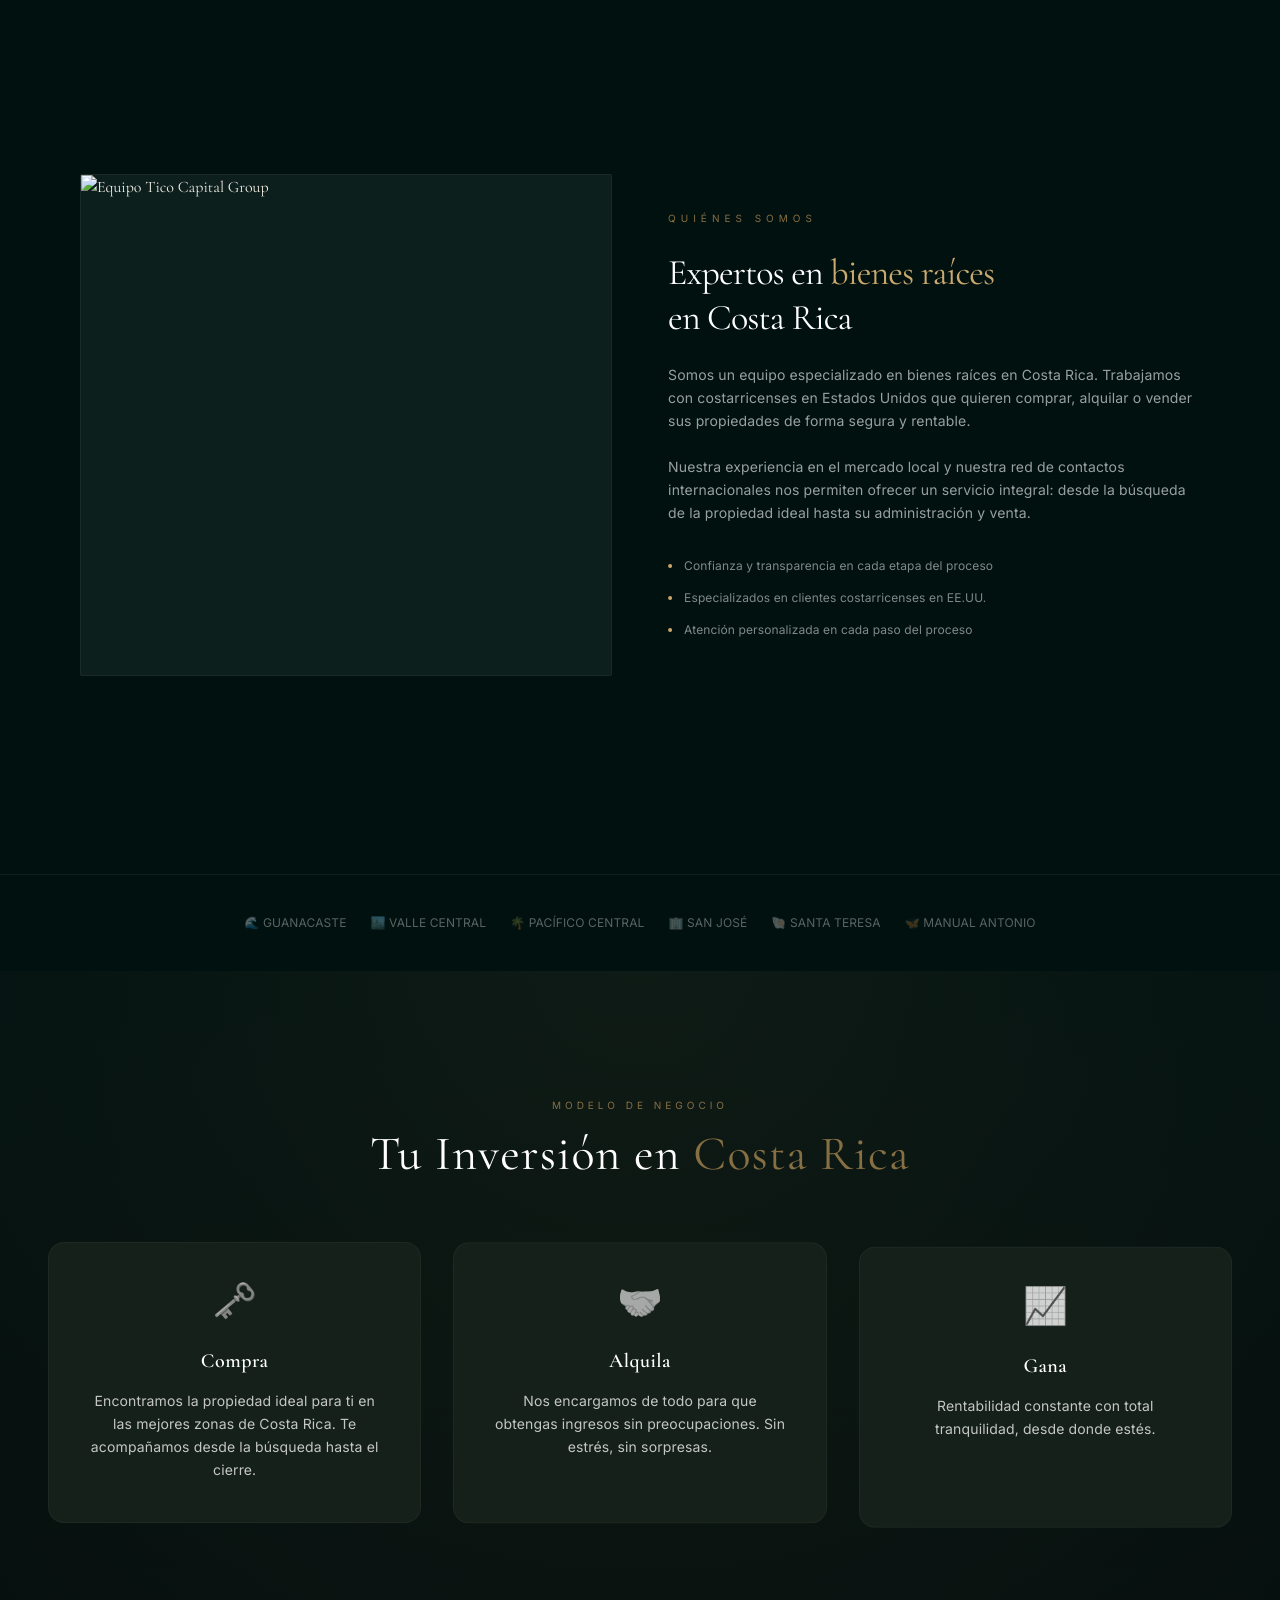
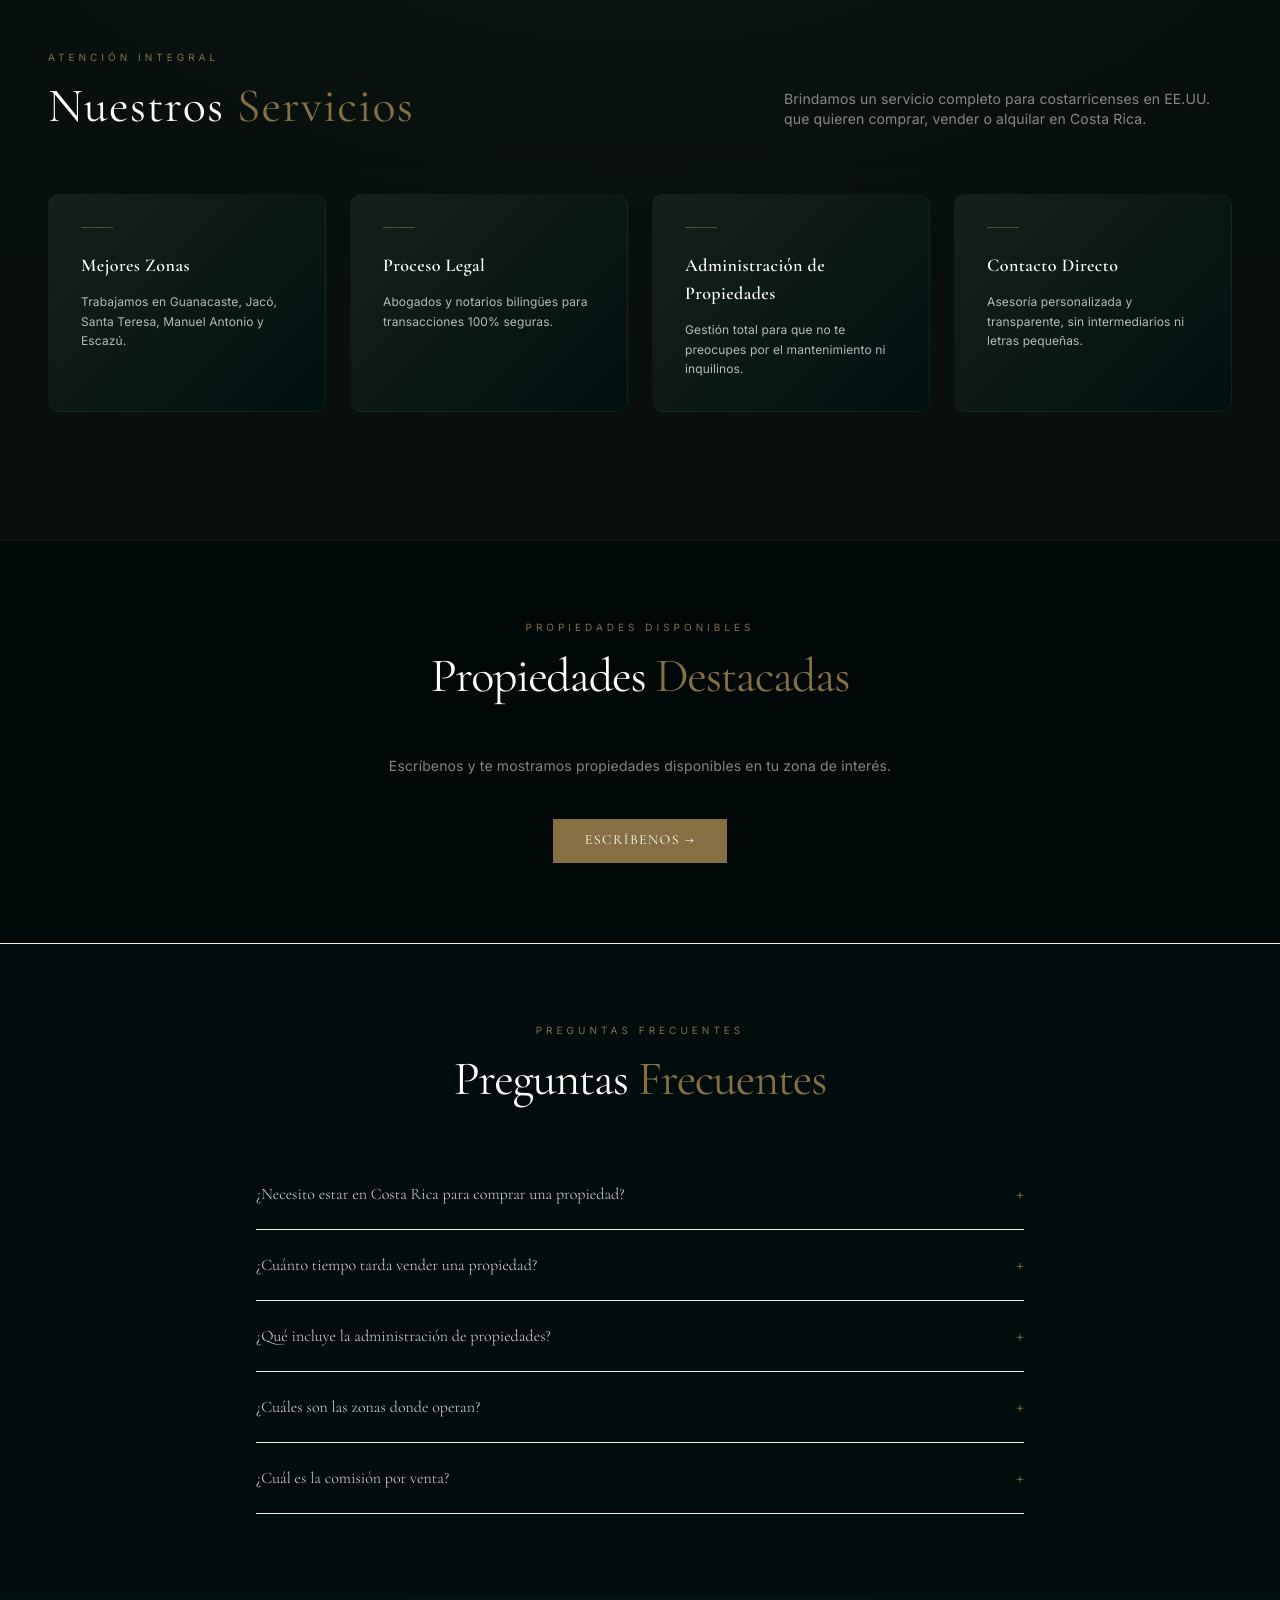
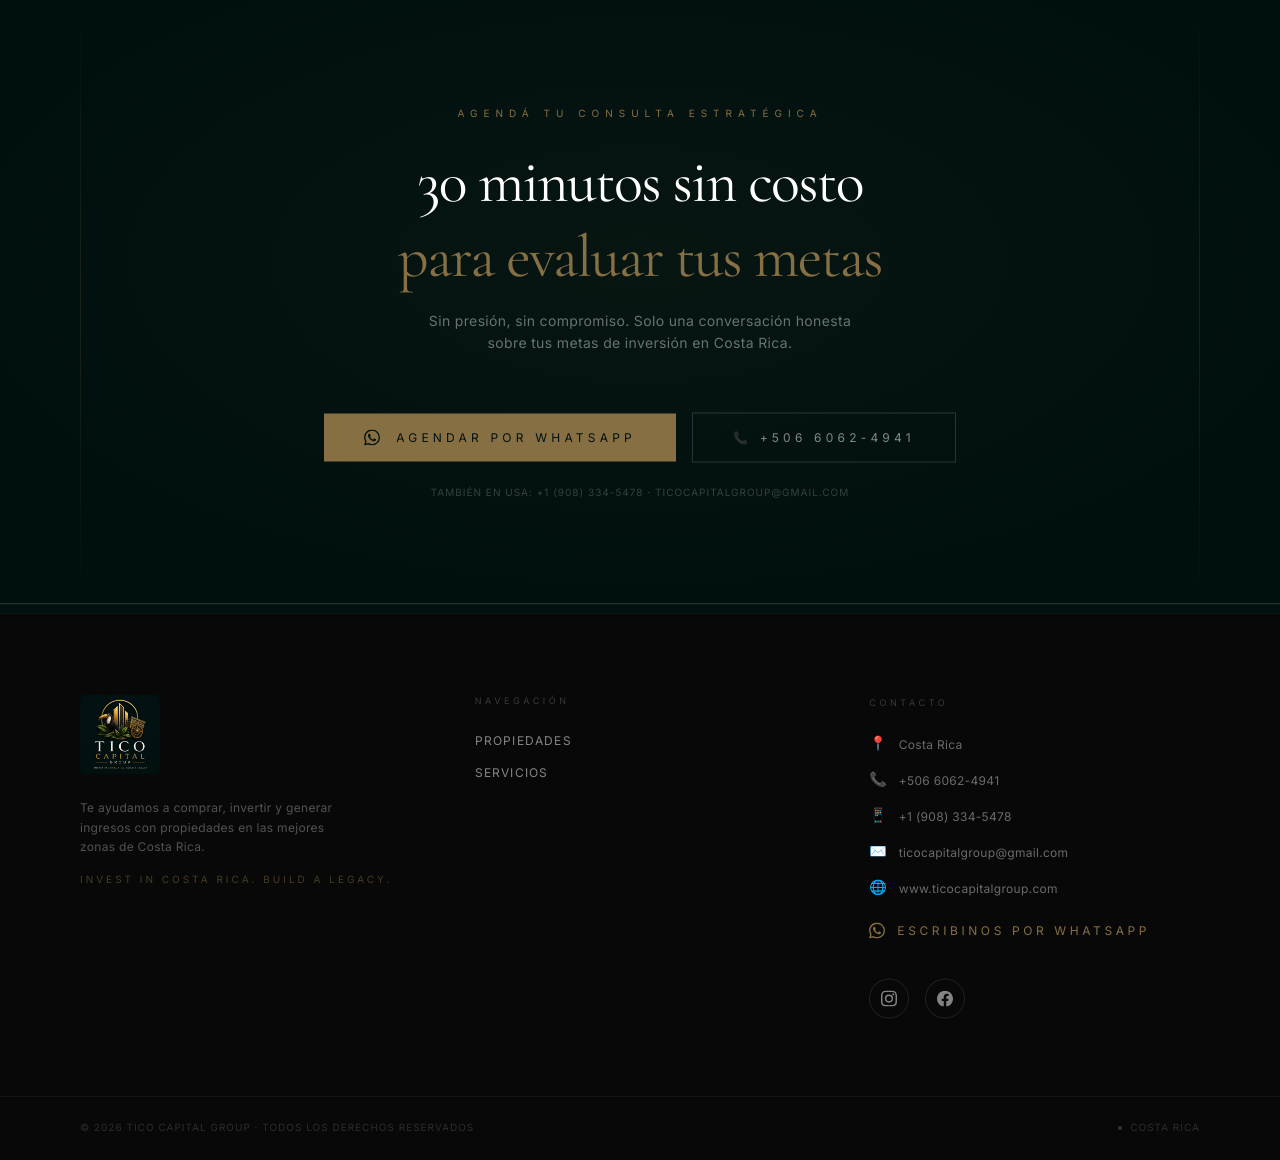
==== commit 3af37e8a: "fix: WA float — icon only, no text label" ====
--- a/index.html
+++ b/index.html
@@ -384,7 +384,7 @@
         background: rgba(1,17,16,.92);
         backdrop-filter: blur(12px); -webkit-backdrop-filter: blur(12px);
         color: #c9a96e;
-        padding: 13px 22px 13px 16px;
+        padding: 14px 16px;
         text-decoration: none;
         font-family: 'Inter', sans-serif;
         font-size: 11px; font-weight: 600;
@@ -406,9 +406,9 @@
       #wa-float svg, #wa-float span { position: relative; z-index: 1; }
       #wa-float svg { transition: fill .3s; fill: #c9a96e; }
       #wa-float:hover svg { fill: #011110; }
+      #wa-float .wa-txt { display: none; }
       @media (max-width: 480px) {
-        #wa-float .wa-txt { display: none; }
-        #wa-float { padding: 14px; bottom: 24px; right: 20px; }
+        #wa-float { bottom: 24px; right: 20px; }
       }
     </style>
     <a id="wa-float"
